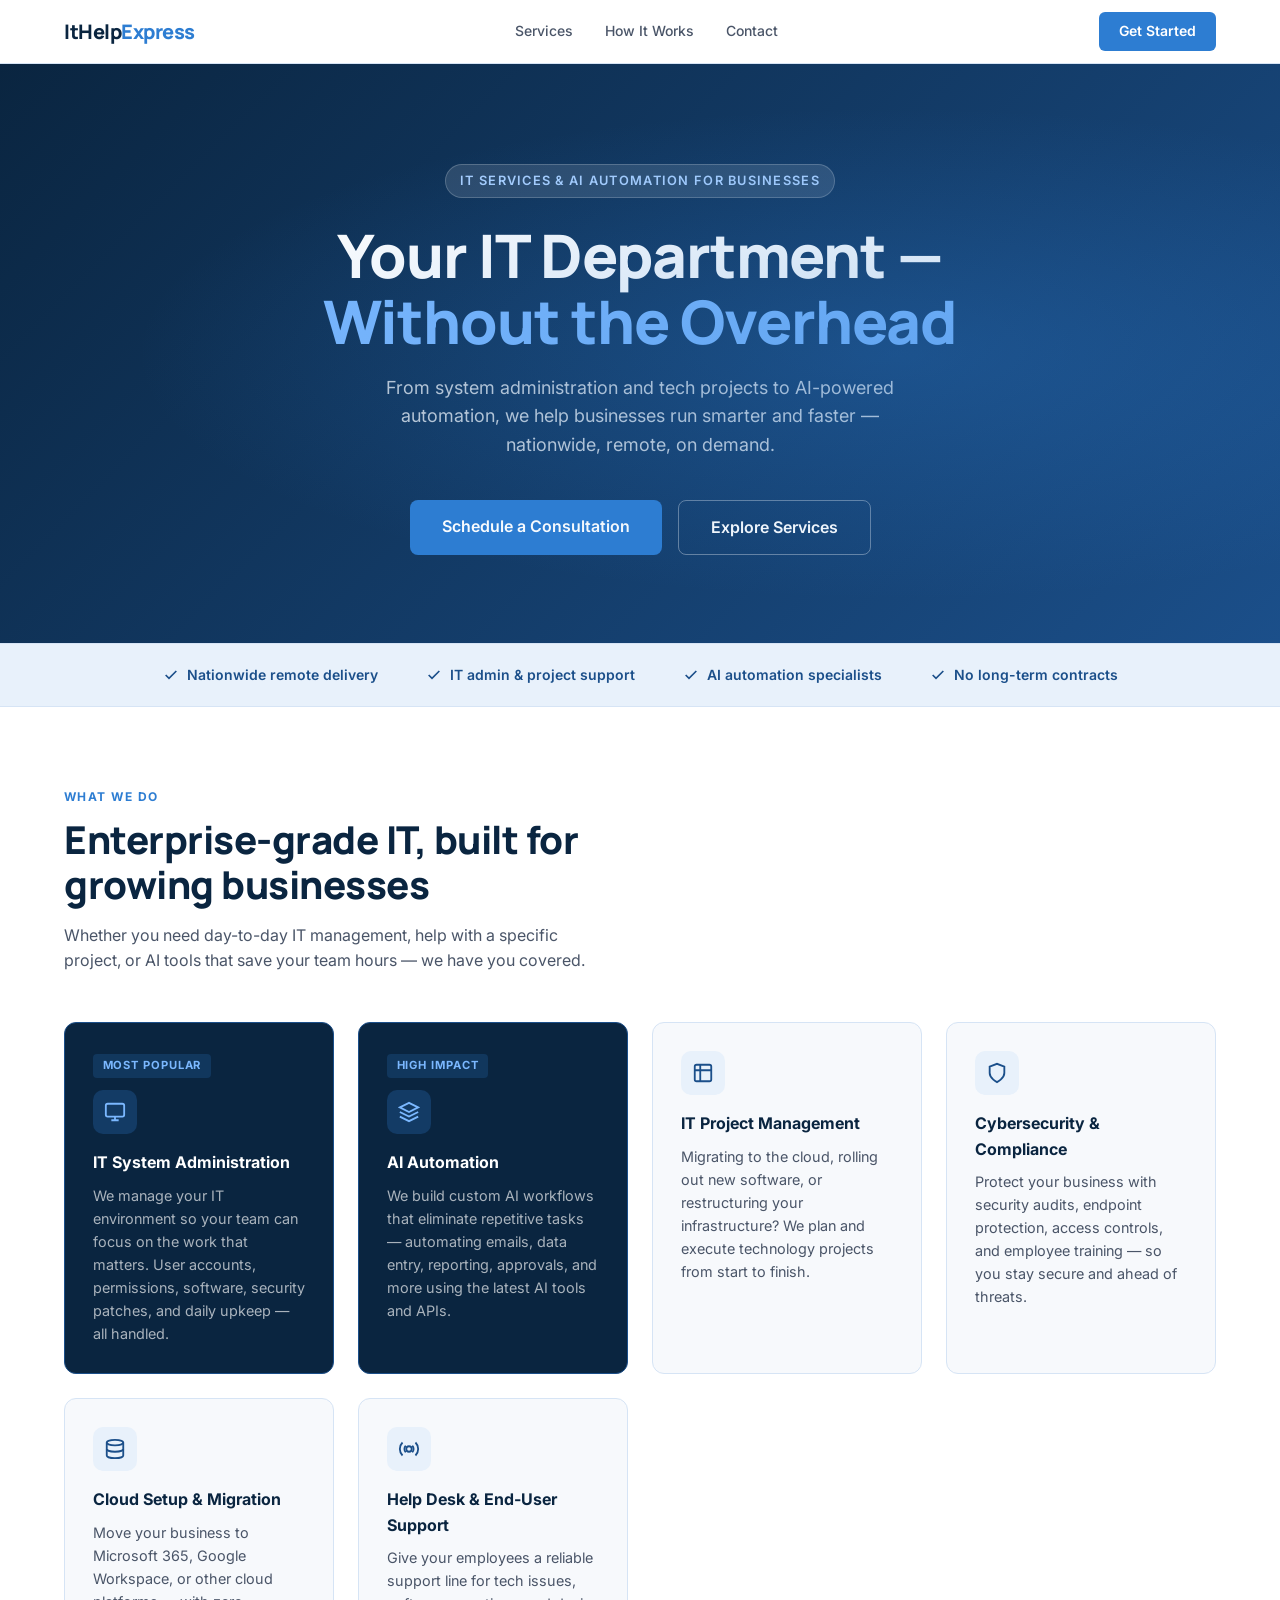
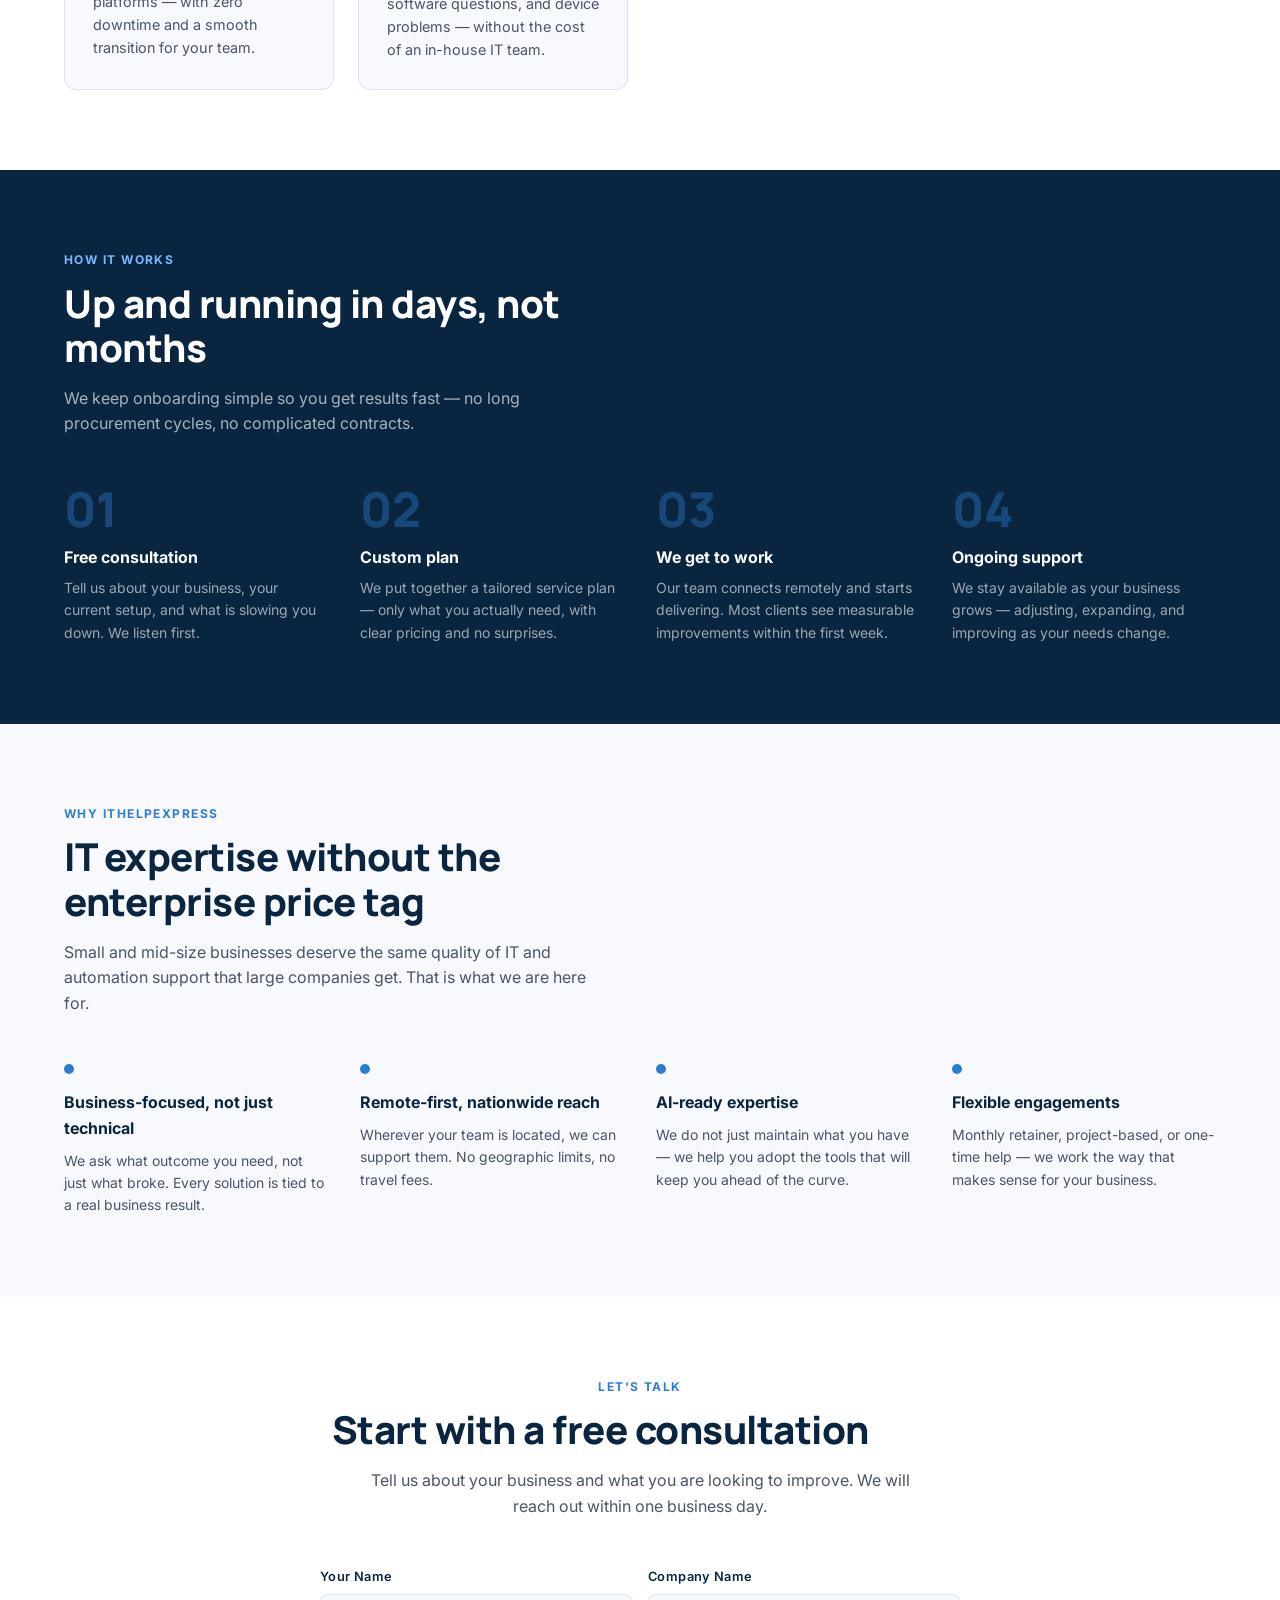
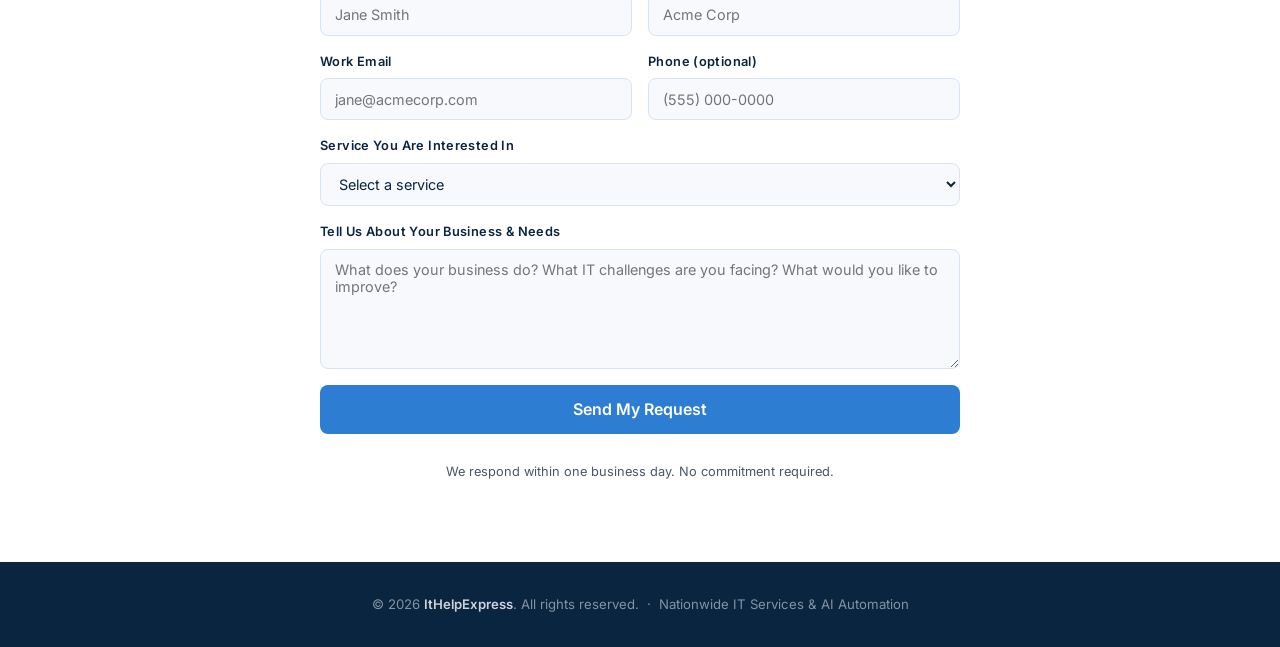
==== index.html @ f164fcbc "Add files via upload" ====
<!DOCTYPE html>
<html lang="en">
<head>
  <meta charset="UTF-8" />
  <meta name="viewport" content="width=device-width, initial-scale=1.0" />
  <title>ItHelpExpress — IT Services & AI Automation for Businesses</title>
  <link href="https://fonts.googleapis.com/css2?family=Inter:wght@400;500;600;700&family=Manrope:wght@700;800&display=swap" rel="stylesheet" />
  <style>
    *, *::before, *::after { box-sizing: border-box; margin: 0; padding: 0; }
    :root {
      --blue-dark: #0A2540; --blue-mid: #1B4F8A; --blue-bright: #2D7DD2;
      --blue-light: #E8F1FB; --white: #FFFFFF; --gray-text: #4A5568;
      --gray-light: #F7F9FC; --border: #D6E4F5;
    }
    html { scroll-behavior: smooth; }
    body { font-family: 'Inter', sans-serif; color: var(--blue-dark); background: var(--white); line-height: 1.6; }

    nav { position: sticky; top: 0; z-index: 100; background: var(--white); border-bottom: 1px solid var(--border); display: flex; align-items: center; justify-content: space-between; padding: 0 5%; height: 64px; }
    .nav-logo { font-family: 'Manrope', sans-serif; font-size: 1.25rem; font-weight: 800; color: var(--blue-dark); text-decoration: none; letter-spacing: -0.5px; }
    .nav-logo span { color: var(--blue-bright); }
    .nav-links { display: flex; align-items: center; gap: 2rem; }
    .nav-links a { font-size: 0.875rem; font-weight: 500; color: var(--gray-text); text-decoration: none; transition: color 0.2s; }
    .nav-links a:hover { color: var(--blue-dark); }
    nav a.nav-cta { background: var(--blue-bright); color: var(--white); padding: 0.5rem 1.25rem; border-radius: 6px; font-size: 0.875rem; font-weight: 600; text-decoration: none; transition: background 0.2s; }
    nav a.nav-cta:hover { background: var(--blue-mid); }
    @media (max-width: 640px) { .nav-links { display: none; } }

    .hero { background: linear-gradient(135deg, var(--blue-dark) 0%, var(--blue-mid) 100%); color: var(--white); padding: 100px 5% 88px; text-align: center; position: relative; overflow: hidden; }
    .hero::before { content: ''; position: absolute; inset: 0; background: radial-gradient(ellipse at 70% 50%, rgba(45,125,210,0.3) 0%, transparent 60%); pointer-events: none; }
    .hero-eyebrow { display: inline-block; background: rgba(255,255,255,0.12); border: 1px solid rgba(255,255,255,0.2); color: #A8CFFF; font-size: 0.8rem; font-weight: 600; letter-spacing: 0.1em; text-transform: uppercase; padding: 0.35rem 0.9rem; border-radius: 999px; margin-bottom: 1.5rem; }
    .hero h1 { font-family: 'Manrope', sans-serif; font-size: clamp(2.2rem, 5vw, 3.75rem); font-weight: 800; line-height: 1.1; letter-spacing: -1px; max-width: 820px; margin: 0 auto 1.25rem; }
    .hero h1 span { color: #7BB8FF; }
    .hero p { font-size: 1.125rem; color: rgba(255,255,255,0.75); max-width: 560px; margin: 0 auto 2.5rem; }
    .hero-btns { display: flex; gap: 1rem; justify-content: center; flex-wrap: wrap; }
    .btn-primary { background: var(--blue-bright); color: var(--white); padding: 0.85rem 2rem; border-radius: 8px; font-size: 1rem; font-weight: 600; text-decoration: none; transition: background 0.2s, transform 0.15s; }
    .btn-primary:hover { background: #1f6abf; transform: translateY(-1px); }
    .btn-ghost { background: transparent; color: var(--white); padding: 0.85rem 2rem; border-radius: 8px; font-size: 1rem; font-weight: 600; text-decoration: none; border: 1px solid rgba(255,255,255,0.35); transition: background 0.2s; }
    .btn-ghost:hover { background: rgba(255,255,255,0.08); }

    .trust-bar { background: var(--blue-light); border-top: 1px solid var(--border); border-bottom: 1px solid var(--border); padding: 1.25rem 5%; display: flex; justify-content: center; gap: 3rem; flex-wrap: wrap; }
    .trust-item { display: flex; align-items: center; gap: 0.5rem; font-size: 0.875rem; font-weight: 600; color: var(--blue-mid); }
    .trust-item svg { flex-shrink: 0; }

    .section { padding: 80px 5%; }
    .section-label { font-size: 0.75rem; font-weight: 700; letter-spacing: 0.12em; text-transform: uppercase; color: var(--blue-bright); margin-bottom: 0.75rem; }
    .section-title { font-family: 'Manrope', sans-serif; font-size: clamp(1.75rem, 3vw, 2.5rem); font-weight: 800; line-height: 1.15; letter-spacing: -0.5px; max-width: 560px; margin-bottom: 1rem; }
    .section-sub { color: var(--gray-text); font-size: 1rem; max-width: 540px; margin-bottom: 3rem; }

    .services-grid { display: grid; grid-template-columns: repeat(auto-fit, minmax(270px, 1fr)); gap: 1.5rem; }
    .service-card { background: var(--gray-light); border: 1px solid var(--border); border-radius: 12px; padding: 1.75rem; transition: box-shadow 0.2s, transform 0.15s; }
    .service-card:hover { box-shadow: 0 8px 24px rgba(10,37,64,0.1); transform: translateY(-2px); }
    .service-card.featured { background: var(--blue-dark); border-color: var(--blue-mid); color: var(--white); }
    .service-card.featured h3 { color: var(--white); }
    .service-card.featured p { color: rgba(255,255,255,0.65); }
    .service-card.featured .service-icon { background: rgba(45,125,210,0.25); }
    .service-icon { width: 44px; height: 44px; background: var(--blue-light); border-radius: 10px; display: flex; align-items: center; justify-content: center; margin-bottom: 1rem; }
    .service-tag { display: inline-block; font-size: 0.7rem; font-weight: 700; letter-spacing: 0.08em; text-transform: uppercase; background: rgba(45,125,210,0.2); color: #7BB8FF; padding: 0.2rem 0.6rem; border-radius: 4px; margin-bottom: 0.75rem; }
    .service-card h3 { font-size: 1rem; font-weight: 700; margin-bottom: 0.5rem; color: var(--blue-dark); }
    .service-card p { font-size: 0.9rem; color: var(--gray-text); line-height: 1.6; }

    .how-section { background: var(--blue-dark); color: var(--white); padding: 80px 5%; }
    .how-section .section-label { color: #7BB8FF; }
    .how-section .section-title { color: var(--white); }
    .how-section .section-sub { color: rgba(255,255,255,0.65); }
    .steps { display: grid; grid-template-columns: repeat(auto-fit, minmax(200px, 1fr)); gap: 2rem; margin-top: 3rem; }
    .step-num { font-family: 'Manrope', sans-serif; font-size: 3rem; font-weight: 800; color: rgba(45,125,210,0.4); line-height: 1; margin-bottom: 0.75rem; }
    .step h3 { font-size: 1rem; font-weight: 700; margin-bottom: 0.4rem; color: var(--white); }
    .step p { font-size: 0.875rem; color: rgba(255,255,255,0.6); line-height: 1.6; }

    .why-section { padding: 80px 5%; background: var(--gray-light); }
    .why-grid { display: grid; grid-template-columns: repeat(auto-fit, minmax(220px, 1fr)); gap: 2rem; margin-top: 3rem; }
    .why-item { display: flex; flex-direction: column; gap: 0.5rem; }
    .why-dot { width: 10px; height: 10px; background: var(--blue-bright); border-radius: 50%; margin-bottom: 0.5rem; }
    .why-item h3 { font-size: 1rem; font-weight: 700; color: var(--blue-dark); }
    .why-item p { font-size: 0.875rem; color: var(--gray-text); line-height: 1.6; }

    .contact-section { background: var(--white); padding: 80px 5%; }
    .contact-inner { max-width: 640px; margin: 0 auto; }
    .contact-inner .section-title, .contact-inner .section-label { text-align: center; }
    .contact-inner .section-sub { text-align: center; margin-left: auto; margin-right: auto; }
    .contact-form { display: grid; gap: 1rem; margin-top: 2.5rem; }
    .form-row { display: grid; grid-template-columns: 1fr 1fr; gap: 1rem; }
    .form-group { display: flex; flex-direction: column; gap: 0.4rem; }
    .form-group label { font-size: 0.8rem; font-weight: 600; color: var(--blue-dark); letter-spacing: 0.03em; }
    .form-group input, .form-group select, .form-group textarea { font-family: 'Inter', sans-serif; font-size: 0.9rem; color: var(--blue-dark); background: var(--gray-light); border: 1px solid var(--border); border-radius: 8px; padding: 0.7rem 0.9rem; outline: none; transition: border-color 0.2s, box-shadow 0.2s; width: 100%; }
    .form-group input:focus, .form-group select:focus, .form-group textarea:focus { border-color: var(--blue-bright); box-shadow: 0 0 0 3px rgba(45,125,210,0.15); background: var(--white); }
    .form-group textarea { resize: vertical; min-height: 120px; }
    .btn-submit { background: var(--blue-bright); color: var(--white); border: none; padding: 0.9rem 2rem; border-radius: 8px; font-size: 1rem; font-weight: 600; cursor: pointer; font-family: 'Inter', sans-serif; transition: background 0.2s, transform 0.15s; width: 100%; }
    .btn-submit:hover { background: var(--blue-mid); transform: translateY(-1px); }
    .form-note { text-align: center; font-size: 0.8rem; color: var(--gray-text); margin-top: 0.75rem; }
    .success-msg { display: none; background: #EAF7EE; border: 1px solid #86D9A2; color: #1A6B38; border-radius: 8px; padding: 1rem 1.25rem; font-size: 0.9rem; font-weight: 500; text-align: center; margin-bottom: 1rem; }

    footer { background: var(--blue-dark); color: rgba(255,255,255,0.5); text-align: center; padding: 2rem 5%; font-size: 0.825rem; }
    footer span { color: rgba(255,255,255,0.8); font-weight: 600; }
    @media (max-width: 600px) { .form-row { grid-template-columns: 1fr; } .trust-bar { gap: 1.25rem; } }
  </style>
</head>
<body>

  <nav>
    <a class="nav-logo" href="#">ItHelp<span>Express</span></a>
    <div class="nav-links">
      <a href="#services">Services</a>
      <a href="#how">How It Works</a>
      <a href="#contact">Contact</a>
    </div>
    <a class="nav-cta" href="#contact">Get Started</a>
  </nav>

  <section class="hero">
    <div class="hero-eyebrow">IT Services &amp; AI Automation for Businesses</div>
    <h1>Your IT Department — <span>Without the Overhead</span></h1>
    <p>From system administration and tech projects to AI-powered automation, we help businesses run smarter and faster — nationwide, remote, on demand.</p>
    <div class="hero-btns">
      <a class="btn-primary" href="#contact">Schedule a Consultation</a>
      <a class="btn-ghost" href="#services">Explore Services</a>
    </div>
  </section>

  <div class="trust-bar">
    <div class="trust-item"><svg width="16" height="16" fill="none" viewBox="0 0 24 24" stroke="#1B4F8A" stroke-width="2.5"><polyline points="20 6 9 17 4 12"/></svg>Nationwide remote delivery</div>
    <div class="trust-item"><svg width="16" height="16" fill="none" viewBox="0 0 24 24" stroke="#1B4F8A" stroke-width="2.5"><polyline points="20 6 9 17 4 12"/></svg>IT admin &amp; project support</div>
    <div class="trust-item"><svg width="16" height="16" fill="none" viewBox="0 0 24 24" stroke="#1B4F8A" stroke-width="2.5"><polyline points="20 6 9 17 4 12"/></svg>AI automation specialists</div>
    <div class="trust-item"><svg width="16" height="16" fill="none" viewBox="0 0 24 24" stroke="#1B4F8A" stroke-width="2.5"><polyline points="20 6 9 17 4 12"/></svg>No long-term contracts</div>
  </div>

  <section class="section" id="services">
    <div class="section-label">What We Do</div>
    <h2 class="section-title">Enterprise-grade IT, built for growing businesses</h2>
    <p class="section-sub">Whether you need day-to-day IT management, help with a specific project, or AI tools that save your team hours — we have you covered.</p>
    <div class="services-grid">

      <div class="service-card featured">
        <div class="service-tag">Most Popular</div>
        <div class="service-icon"><svg width="22" height="22" fill="none" viewBox="0 0 24 24" stroke="#7BB8FF" stroke-width="2"><rect x="2" y="3" width="20" height="14" rx="2"/><path d="M8 21h8M12 17v4"/></svg></div>
        <h3>IT System Administration</h3>
        <p>We manage your IT environment so your team can focus on the work that matters. User accounts, permissions, software, security patches, and daily upkeep — all handled.</p>
      </div>

      <div class="service-card featured">
        <div class="service-tag">High Impact</div>
        <div class="service-icon"><svg width="22" height="22" fill="none" viewBox="0 0 24 24" stroke="#7BB8FF" stroke-width="2"><path d="M12 2L2 7l10 5 10-5-10-5z"/><path d="M2 17l10 5 10-5"/><path d="M2 12l10 5 10-5"/></svg></div>
        <h3>AI Automation</h3>
        <p>We build custom AI workflows that eliminate repetitive tasks — automating emails, data entry, reporting, approvals, and more using the latest AI tools and APIs.</p>
      </div>

      <div class="service-card">
        <div class="service-icon"><svg width="22" height="22" fill="none" viewBox="0 0 24 24" stroke="#1B4F8A" stroke-width="2"><path d="M9 3H5a2 2 0 0 0-2 2v4m6-6h10a2 2 0 0 1 2 2v4M9 3v18m0 0h10a2 2 0 0 0 2-2V9M9 21H5a2 2 0 0 1-2-2V9m0 0h18"/></svg></div>
        <h3>IT Project Management</h3>
        <p>Migrating to the cloud, rolling out new software, or restructuring your infrastructure? We plan and execute technology projects from start to finish.</p>
      </div>

      <div class="service-card">
        <div class="service-icon"><svg width="22" height="22" fill="none" viewBox="0 0 24 24" stroke="#1B4F8A" stroke-width="2"><path d="M12 22s8-4 8-10V5l-8-3-8 3v7c0 6 8 10 8 10z"/></svg></div>
        <h3>Cybersecurity &amp; Compliance</h3>
        <p>Protect your business with security audits, endpoint protection, access controls, and employee training — so you stay secure and ahead of threats.</p>
      </div>

      <div class="service-card">
        <div class="service-icon"><svg width="22" height="22" fill="none" viewBox="0 0 24 24" stroke="#1B4F8A" stroke-width="2"><ellipse cx="12" cy="5" rx="9" ry="3"/><path d="M21 12c0 1.66-4 3-9 3s-9-1.34-9-3"/><path d="M3 5v14c0 1.66 4 3 9 3s9-1.34 9-3V5"/></svg></div>
        <h3>Cloud Setup &amp; Migration</h3>
        <p>Move your business to Microsoft 365, Google Workspace, or other cloud platforms — with zero downtime and a smooth transition for your team.</p>
      </div>

      <div class="service-card">
        <div class="service-icon"><svg width="22" height="22" fill="none" viewBox="0 0 24 24" stroke="#1B4F8A" stroke-width="2"><circle cx="12" cy="12" r="3"/><path d="M19.07 4.93a10 10 0 0 1 0 14.14M4.93 4.93a10 10 0 0 0 0 14.14"/><path d="M15.54 8.46a5 5 0 0 1 0 7.07M8.46 8.46a5 5 0 0 0 0 7.07"/></svg></div>
        <h3>Help Desk &amp; End-User Support</h3>
        <p>Give your employees a reliable support line for tech issues, software questions, and device problems — without the cost of an in-house IT team.</p>
      </div>

    </div>
  </section>

  <section class="how-section" id="how">
    <div class="section-label">How It Works</div>
    <h2 class="section-title">Up and running in days, not months</h2>
    <p class="section-sub">We keep onboarding simple so you get results fast — no long procurement cycles, no complicated contracts.</p>
    <div class="steps">
      <div class="step"><div class="step-num">01</div><h3>Free consultation</h3><p>Tell us about your business, your current setup, and what is slowing you down. We listen first.</p></div>
      <div class="step"><div class="step-num">02</div><h3>Custom plan</h3><p>We put together a tailored service plan — only what you actually need, with clear pricing and no surprises.</p></div>
      <div class="step"><div class="step-num">03</div><h3>We get to work</h3><p>Our team connects remotely and starts delivering. Most clients see measurable improvements within the first week.</p></div>
      <div class="step"><div class="step-num">04</div><h3>Ongoing support</h3><p>We stay available as your business grows — adjusting, expanding, and improving as your needs change.</p></div>
    </div>
  </section>

  <section class="why-section">
    <div class="section-label">Why ItHelpExpress</div>
    <h2 class="section-title">IT expertise without the enterprise price tag</h2>
    <p class="section-sub">Small and mid-size businesses deserve the same quality of IT and automation support that large companies get. That is what we are here for.</p>
    <div class="why-grid">
      <div class="why-item"><div class="why-dot"></div><h3>Business-focused, not just technical</h3><p>We ask what outcome you need, not just what broke. Every solution is tied to a real business result.</p></div>
      <div class="why-item"><div class="why-dot"></div><h3>Remote-first, nationwide reach</h3><p>Wherever your team is located, we can support them. No geographic limits, no travel fees.</p></div>
      <div class="why-item"><div class="why-dot"></div><h3>AI-ready expertise</h3><p>We do not just maintain what you have — we help you adopt the tools that will keep you ahead of the curve.</p></div>
      <div class="why-item"><div class="why-dot"></div><h3>Flexible engagements</h3><p>Monthly retainer, project-based, or one-time help — we work the way that makes sense for your business.</p></div>
    </div>
  </section>

  <section class="contact-section" id="contact">
    <div class="contact-inner">
      <div class="section-label">Let's Talk</div>
      <h2 class="section-title">Start with a free consultation</h2>
      <p class="section-sub">Tell us about your business and what you are looking to improve. We will reach out within one business day.</p>
      <div id="successMsg" class="success-msg">Message sent! We will be in touch within one business day.</div>
      <form class="contact-form" id="contactForm" action="https://formspree.io/f/YOUR_FORM_ID" method="POST">
        <div class="form-row">
          <div class="form-group"><label for="name">Your Name</label><input type="text" id="name" name="name" placeholder="Jane Smith" required /></div>
          <div class="form-group"><label for="company">Company Name</label><input type="text" id="company" name="company" placeholder="Acme Corp" /></div>
        </div>
        <div class="form-row">
          <div class="form-group"><label for="email">Work Email</label><input type="email" id="email" name="email" placeholder="jane@acmecorp.com" required /></div>
          <div class="form-group"><label for="phone">Phone (optional)</label><input type="tel" id="phone" name="phone" placeholder="(555) 000-0000" /></div>
        </div>
        <div class="form-group">
          <label for="service">Service You Are Interested In</label>
          <select id="service" name="service" required>
            <option value="" disabled selected>Select a service</option>
            <option>IT System Administration</option>
            <option>AI Automation</option>
            <option>IT Project Management</option>
            <option>Cybersecurity &amp; Compliance</option>
            <option>Cloud Setup &amp; Migration</option>
            <option>Help Desk &amp; End-User Support</option>
            <option>Not sure — I need guidance</option>
          </select>
        </div>
        <div class="form-group"><label for="message">Tell Us About Your Business &amp; Needs</label><textarea id="message" name="message" placeholder="What does your business do? What IT challenges are you facing? What would you like to improve?" required></textarea></div>
        <button type="submit" class="btn-submit">Send My Request</button>
        <p class="form-note">We respond within one business day. No commitment required.</p>
      </form>
    </div>
  </section>

  <footer>
    <p>&copy; 2026 <span>ItHelpExpress</span>. All rights reserved. &nbsp;&middot;&nbsp; Nationwide IT Services &amp; AI Automation</p>
  </footer>

  <script>
    const form = document.getElementById('contactForm');
    const successMsg = document.getElementById('successMsg');
    form.addEventListener('submit', async (e) => {
      e.preventDefault();
      try {
        const res = await fetch(form.action, { method: 'POST', body: new FormData(form), headers: { 'Accept': 'application/json' } });
        if (res.ok) { form.reset(); successMsg.style.display = 'block'; successMsg.scrollIntoView({ behavior: 'smooth', block: 'center' }); }
      } catch { alert('Something went wrong. Please try again.'); }
    });
  </script>
</body>
</html>
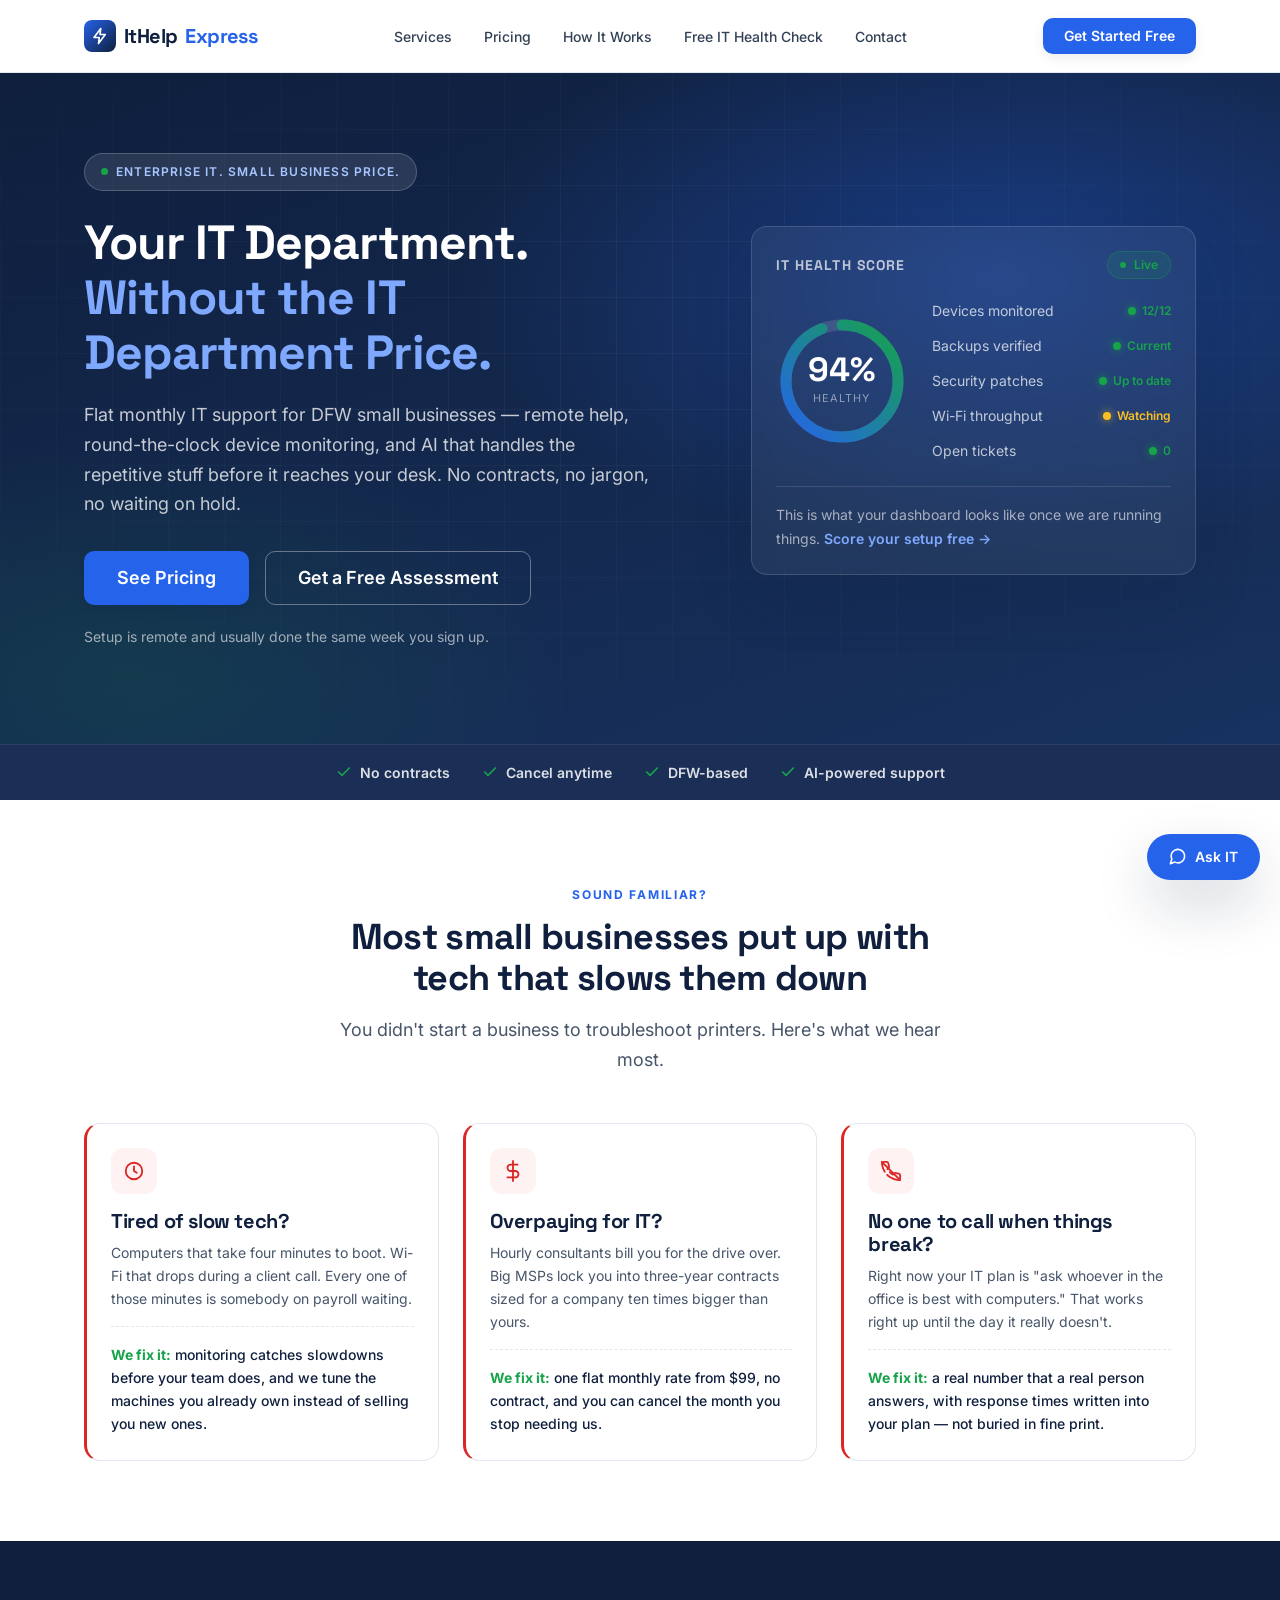
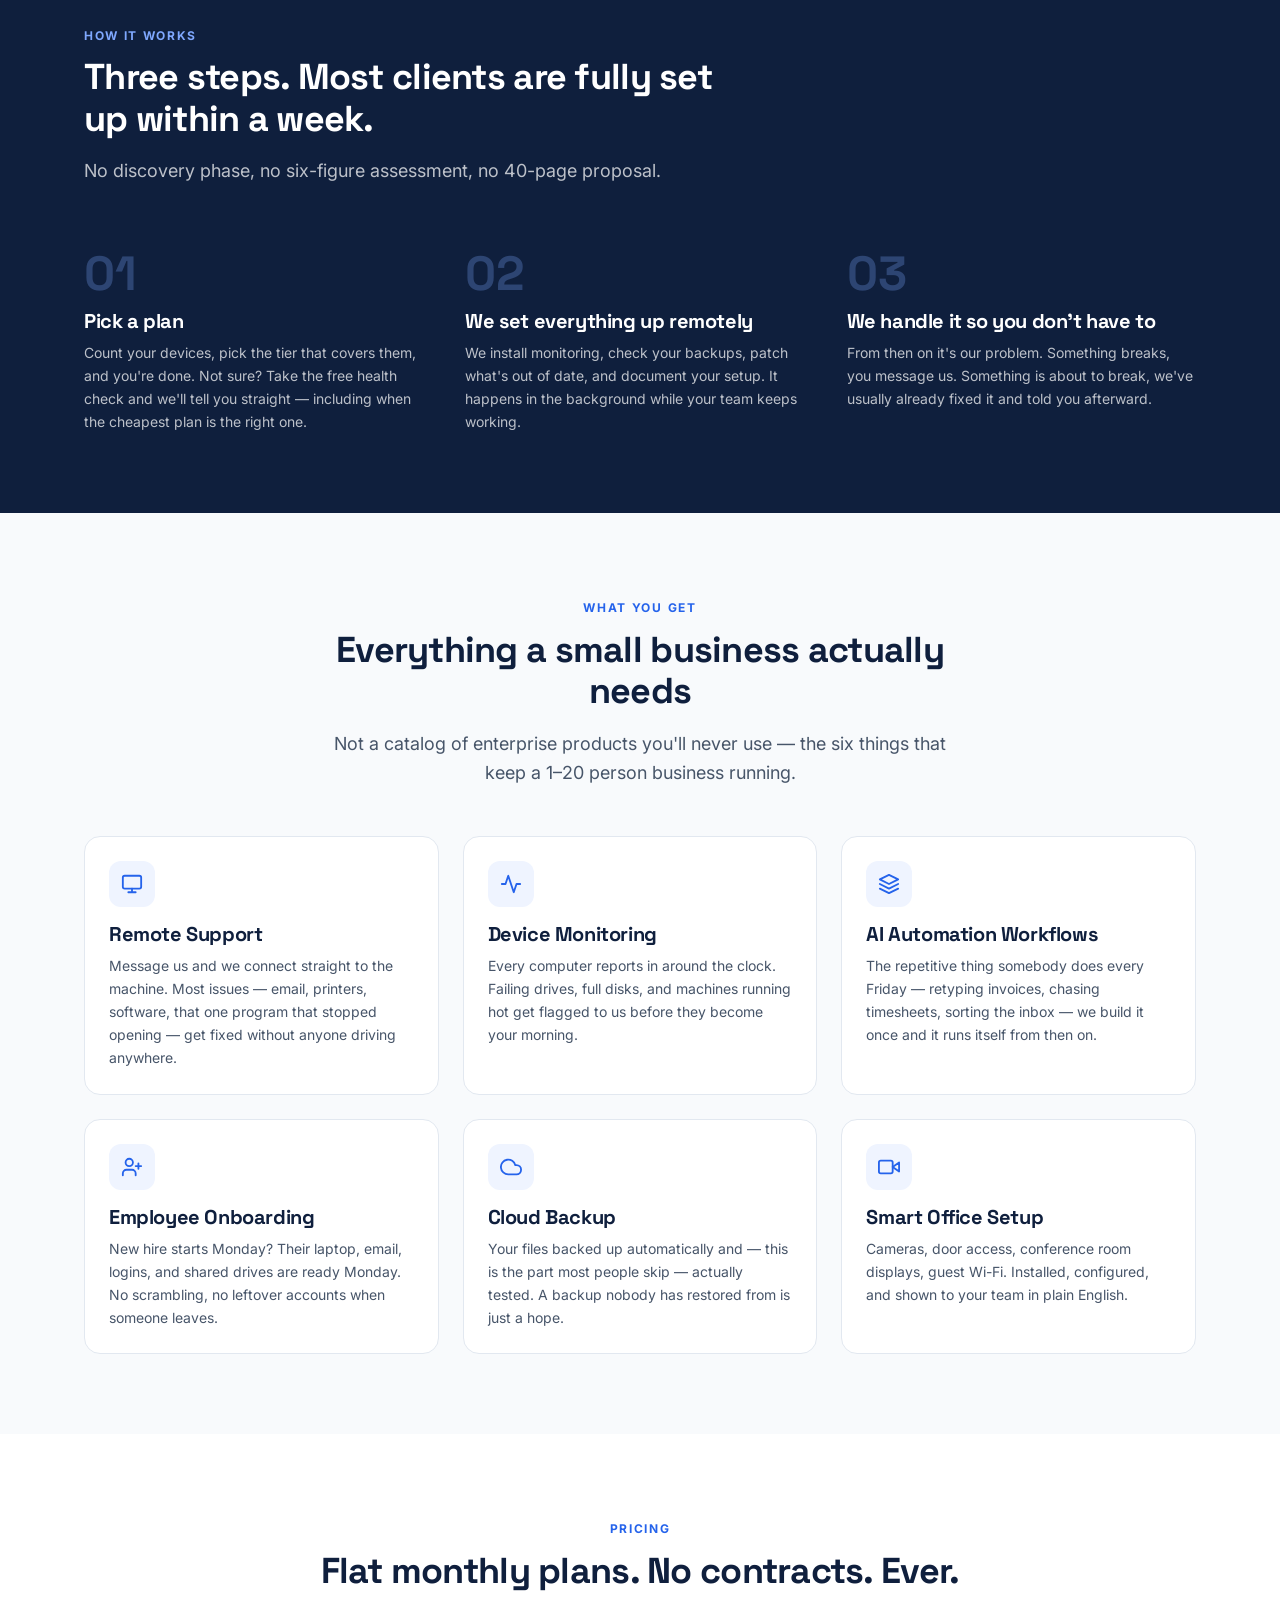
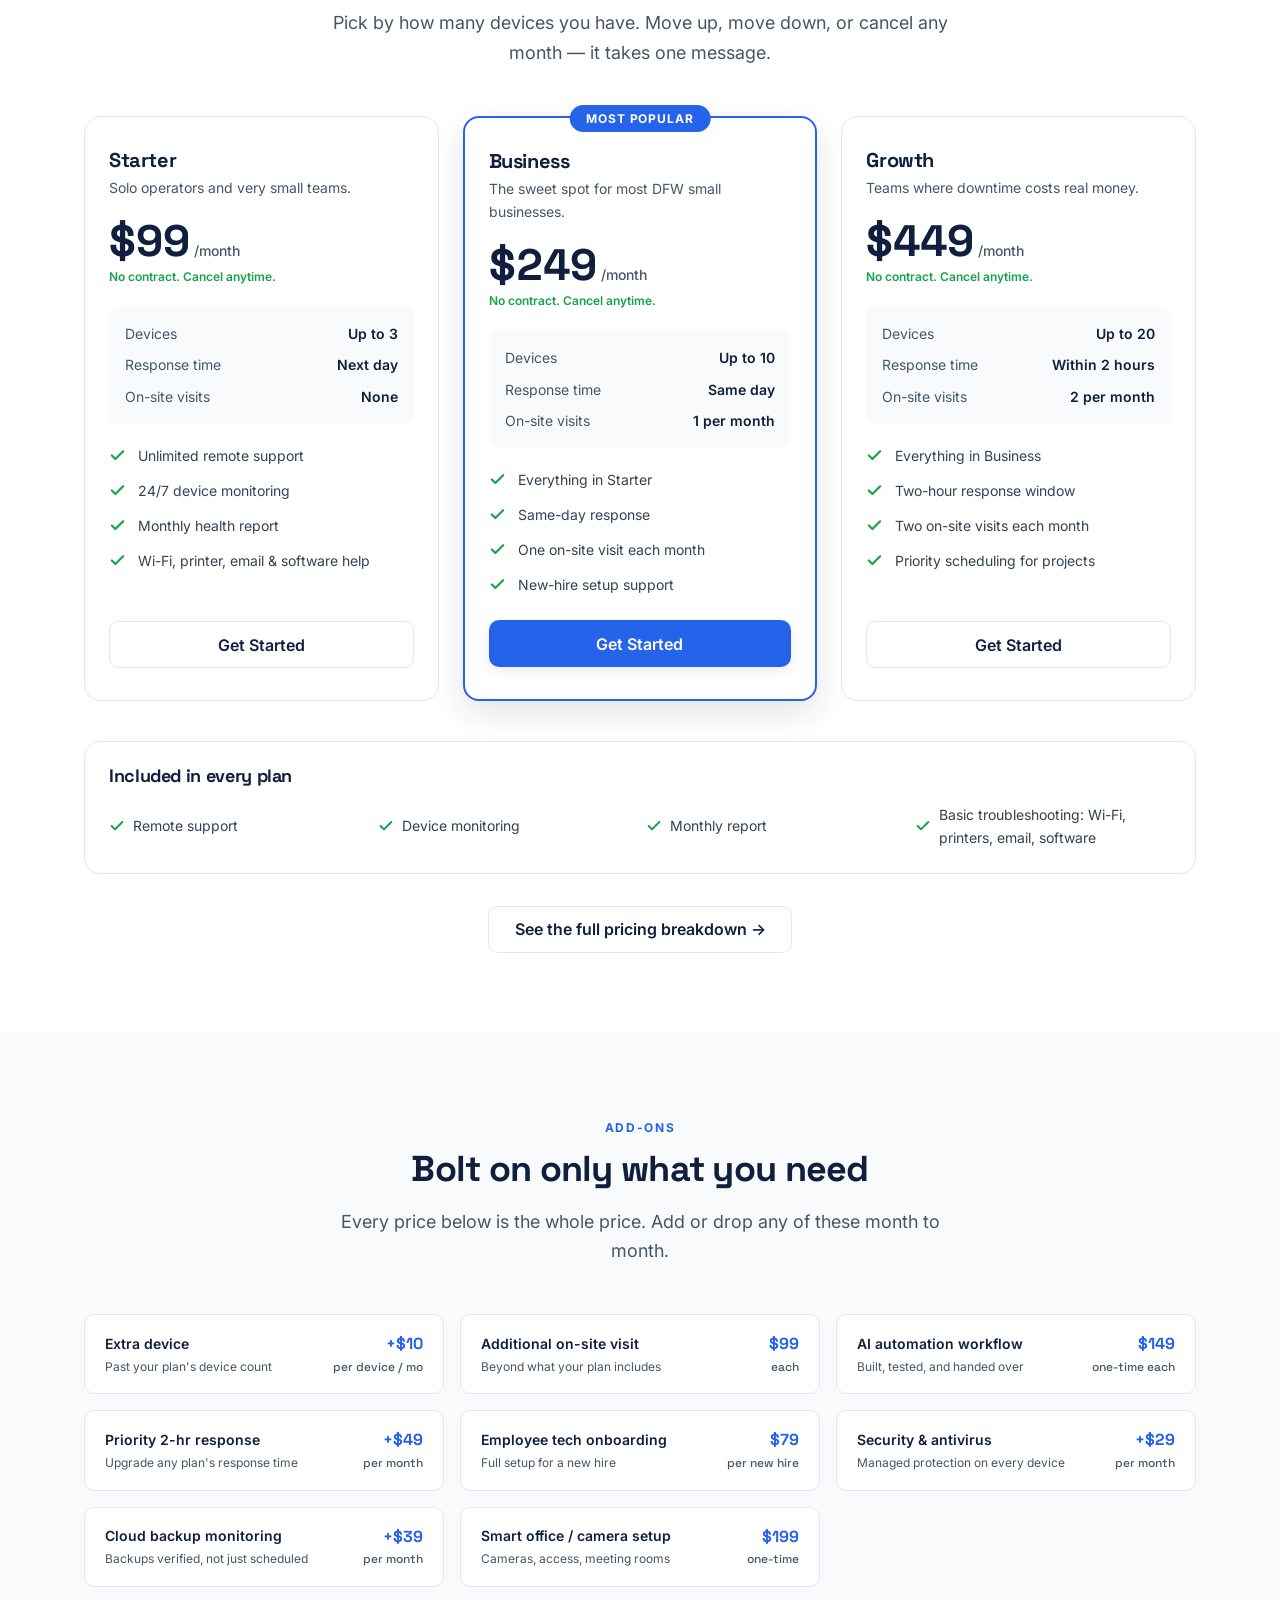
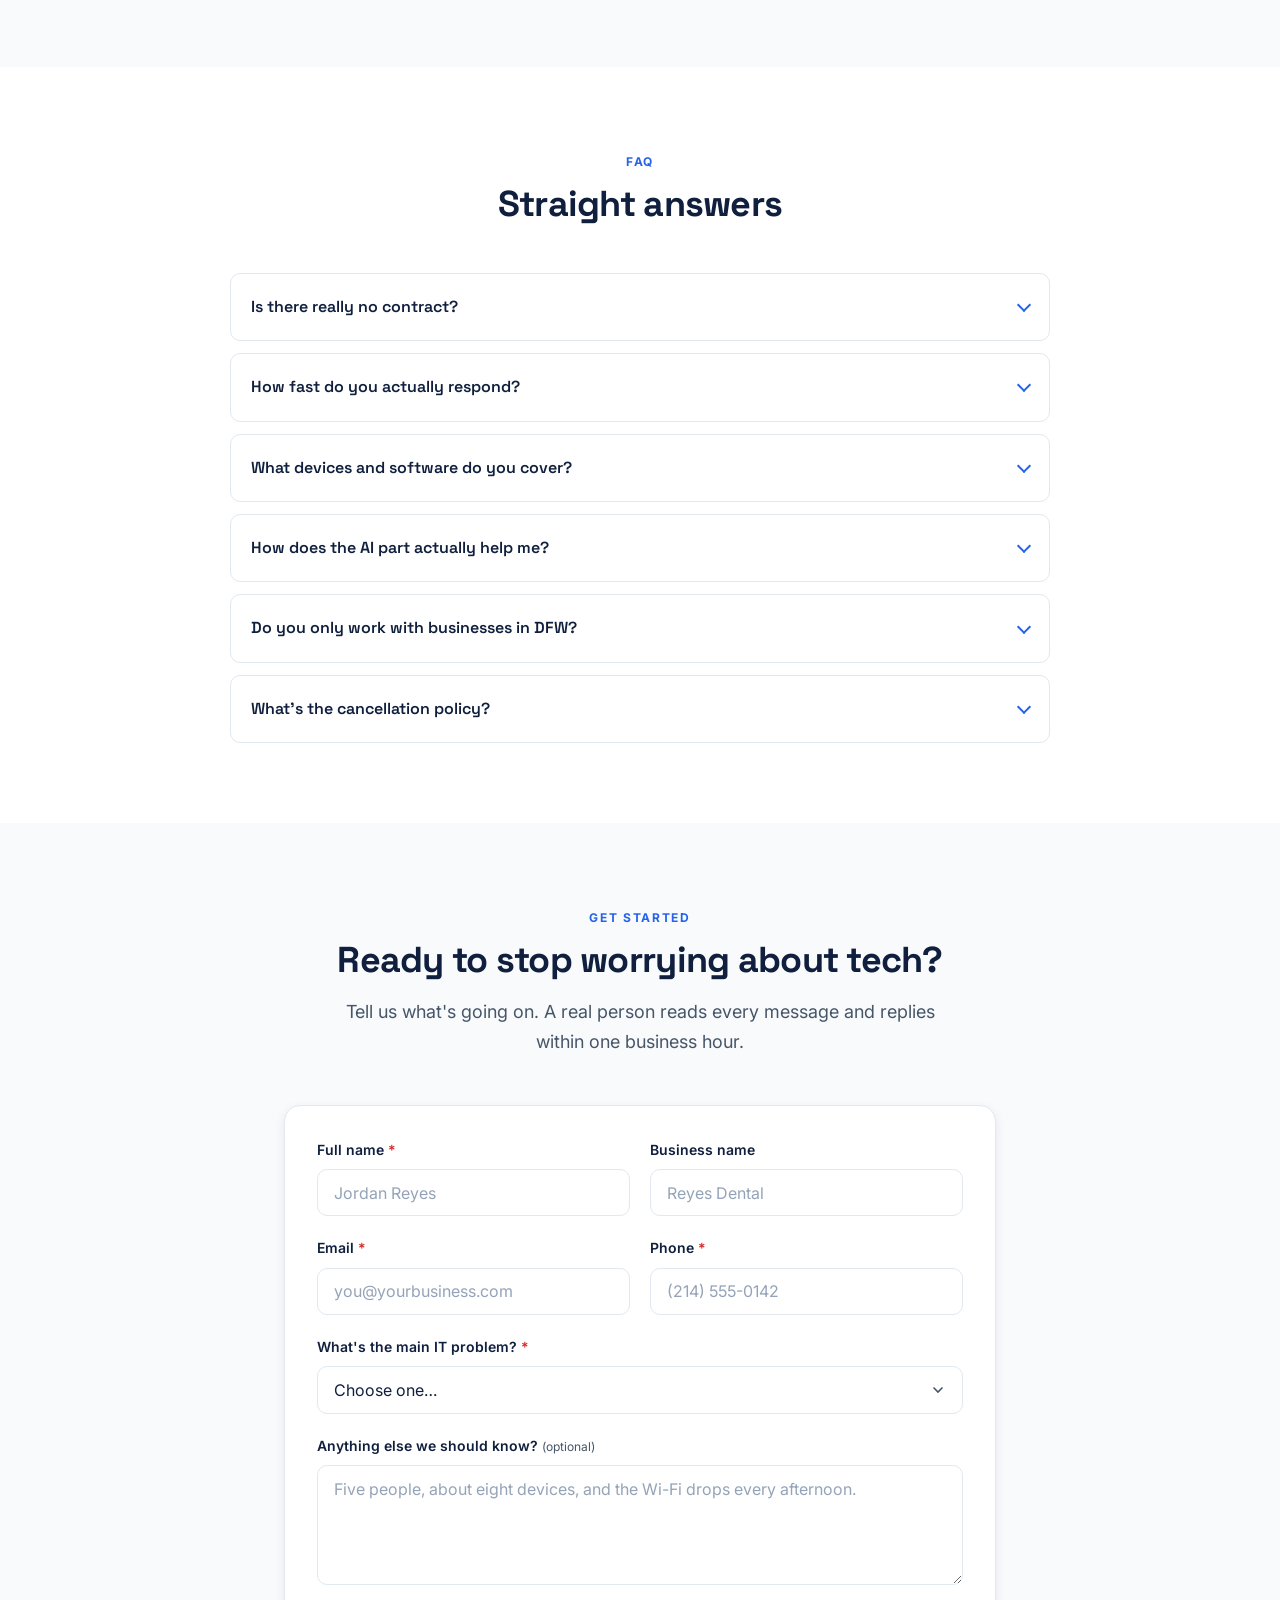
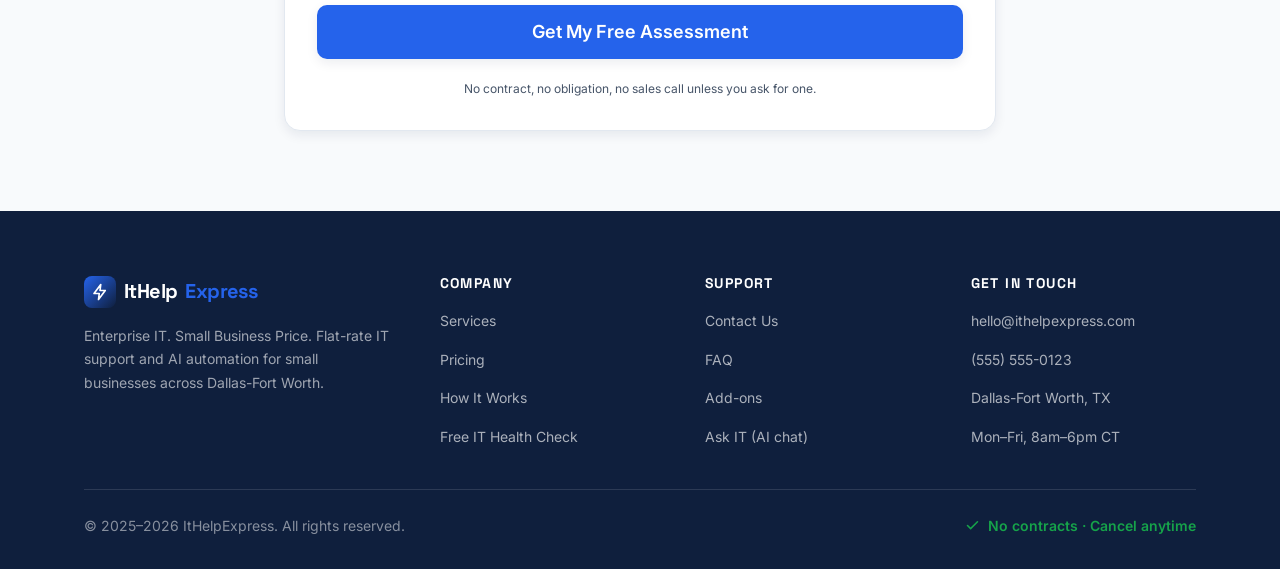
==== commit 0b335c2c: "Build complete ItHelpExpress marketing site Replaces the single-page placeholder with a four-page st" ====
--- a/index.html
+++ b/index.html
@@ -3,247 +3,728 @@
 <head>
   <meta charset="UTF-8" />
   <meta name="viewport" content="width=device-width, initial-scale=1.0" />
-  <title>ItHelpExpress — IT Services & AI Automation for Businesses</title>
-  <link href="https://fonts.googleapis.com/css2?family=Inter:wght@400;500;600;700&family=Manrope:wght@700;800&display=swap" rel="stylesheet" />
-  <style>
-    *, *::before, *::after { box-sizing: border-box; margin: 0; padding: 0; }
-    :root {
-      --blue-dark: #0A2540; --blue-mid: #1B4F8A; --blue-bright: #2D7DD2;
-      --blue-light: #E8F1FB; --white: #FFFFFF; --gray-text: #4A5568;
-      --gray-light: #F7F9FC; --border: #D6E4F5;
+
+  <title>ItHelpExpress | Affordable IT Support for Small Business in DFW</title>
+  <meta name="description" content="No-contract IT support starting at $99/mo. Remote help, device monitoring, and AI automation for small businesses in the Dallas-Fort Worth area." />
+  <link rel="canonical" href="https://www.ithelpexpress.com/" />
+
+  <!-- Open Graph -->
+  <meta property="og:type" content="website" />
+  <meta property="og:title" content="ItHelpExpress | Affordable IT Support for Small Business in DFW" />
+  <meta property="og:description" content="No-contract IT support starting at $99/mo. Remote help, device monitoring, and AI automation for small businesses in the Dallas-Fort Worth area." />
+  <meta property="og:url" content="https://www.ithelpexpress.com/" />
+  <meta property="og:site_name" content="ItHelpExpress" />
+  <meta name="twitter:card" content="summary_large_image" />
+  <meta name="twitter:title" content="ItHelpExpress | Affordable IT Support for Small Business in DFW" />
+  <meta name="twitter:description" content="No-contract IT support starting at $99/mo. Remote help, device monitoring, and AI automation for small businesses in DFW." />
+
+  <meta name="theme-color" content="#0F1F3D" />
+
+  <!-- Fonts -->
+  <link rel="preconnect" href="https://fonts.googleapis.com" />
+  <link rel="preconnect" href="https://fonts.gstatic.com" crossorigin />
+  <link href="https://fonts.googleapis.com/css2?family=Inter:wght@400;500;600;700&family=Space+Grotesk:wght@500;600;700&display=swap" rel="stylesheet" />
+
+  <link rel="stylesheet" href="css/style.css" />
+
+  <!-- schema.org LocalBusiness -->
+  <script type="application/ld+json">
+  {
+    "@context": "https://schema.org",
+    "@type": "LocalBusiness",
+    "name": "ItHelpExpress",
+    "description": "No-contract IT support starting at $99/mo. Remote help, device monitoring, and AI automation for small businesses in the Dallas-Fort Worth area.",
+    "slogan": "Enterprise IT. Small Business Price.",
+    "url": "https://www.ithelpexpress.com/",
+    "email": "hello@ithelpexpress.com",
+    "telephone": "+1-555-555-0123",
+    "priceRange": "$$",
+    "areaServed": {
+      "@type": "AdministrativeArea",
+      "name": "Dallas-Fort Worth"
+    },
+    "serviceArea": {
+      "@type": "AdministrativeArea",
+      "name": "Dallas-Fort Worth"
+    },
+    "address": {
+      "@type": "PostalAddress",
+      "addressRegion": "TX",
+      "addressCountry": "US"
+    },
+    "openingHoursSpecification": [{
+      "@type": "OpeningHoursSpecification",
+      "dayOfWeek": ["Monday", "Tuesday", "Wednesday", "Thursday", "Friday"],
+      "opens": "08:00",
+      "closes": "18:00"
+    }],
+    "hasOfferCatalog": {
+      "@type": "OfferCatalog",
+      "name": "IT Support Plans",
+      "itemListElement": [
+        {
+          "@type": "Offer",
+          "name": "Starter",
+          "price": "99",
+          "priceCurrency": "USD",
+          "description": "Up to 3 devices, next-day response, remote support and monitoring."
+        },
+        {
+          "@type": "Offer",
+          "name": "Business",
+          "price": "249",
+          "priceCurrency": "USD",
+          "description": "Up to 10 devices, same-day response, 1 on-site visit per month."
+        },
+        {
+          "@type": "Offer",
+          "name": "Growth",
+          "price": "449",
+          "priceCurrency": "USD",
+          "description": "Up to 20 devices, response within 2 hours, 2 on-site visits per month."
+        }
+      ]
     }
-    html { scroll-behavior: smooth; }
-    body { font-family: 'Inter', sans-serif; color: var(--blue-dark); background: var(--white); line-height: 1.6; }
-
-    nav { position: sticky; top: 0; z-index: 100; background: var(--white); border-bottom: 1px solid var(--border); display: flex; align-items: center; justify-content: space-between; padding: 0 5%; height: 64px; }
-    .nav-logo { font-family: 'Manrope', sans-serif; font-size: 1.25rem; font-weight: 800; color: var(--blue-dark); text-decoration: none; letter-spacing: -0.5px; }
-    .nav-logo span { color: var(--blue-bright); }
-    .nav-links { display: flex; align-items: center; gap: 2rem; }
-    .nav-links a { font-size: 0.875rem; font-weight: 500; color: var(--gray-text); text-decoration: none; transition: color 0.2s; }
-    .nav-links a:hover { color: var(--blue-dark); }
-    nav a.nav-cta { background: var(--blue-bright); color: var(--white); padding: 0.5rem 1.25rem; border-radius: 6px; font-size: 0.875rem; font-weight: 600; text-decoration: none; transition: background 0.2s; }
-    nav a.nav-cta:hover { background: var(--blue-mid); }
-    @media (max-width: 640px) { .nav-links { display: none; } }
-
-    .hero { background: linear-gradient(135deg, var(--blue-dark) 0%, var(--blue-mid) 100%); color: var(--white); padding: 100px 5% 88px; text-align: center; position: relative; overflow: hidden; }
-    .hero::before { content: ''; position: absolute; inset: 0; background: radial-gradient(ellipse at 70% 50%, rgba(45,125,210,0.3) 0%, transparent 60%); pointer-events: none; }
-    .hero-eyebrow { display: inline-block; background: rgba(255,255,255,0.12); border: 1px solid rgba(255,255,255,0.2); color: #A8CFFF; font-size: 0.8rem; font-weight: 600; letter-spacing: 0.1em; text-transform: uppercase; padding: 0.35rem 0.9rem; border-radius: 999px; margin-bottom: 1.5rem; }
-    .hero h1 { font-family: 'Manrope', sans-serif; font-size: clamp(2.2rem, 5vw, 3.75rem); font-weight: 800; line-height: 1.1; letter-spacing: -1px; max-width: 820px; margin: 0 auto 1.25rem; }
-    .hero h1 span { color: #7BB8FF; }
-    .hero p { font-size: 1.125rem; color: rgba(255,255,255,0.75); max-width: 560px; margin: 0 auto 2.5rem; }
-    .hero-btns { display: flex; gap: 1rem; justify-content: center; flex-wrap: wrap; }
-    .btn-primary { background: var(--blue-bright); color: var(--white); padding: 0.85rem 2rem; border-radius: 8px; font-size: 1rem; font-weight: 600; text-decoration: none; transition: background 0.2s, transform 0.15s; }
-    .btn-primary:hover { background: #1f6abf; transform: translateY(-1px); }
-    .btn-ghost { background: transparent; color: var(--white); padding: 0.85rem 2rem; border-radius: 8px; font-size: 1rem; font-weight: 600; text-decoration: none; border: 1px solid rgba(255,255,255,0.35); transition: background 0.2s; }
-    .btn-ghost:hover { background: rgba(255,255,255,0.08); }
-
-    .trust-bar { background: var(--blue-light); border-top: 1px solid var(--border); border-bottom: 1px solid var(--border); padding: 1.25rem 5%; display: flex; justify-content: center; gap: 3rem; flex-wrap: wrap; }
-    .trust-item { display: flex; align-items: center; gap: 0.5rem; font-size: 0.875rem; font-weight: 600; color: var(--blue-mid); }
-    .trust-item svg { flex-shrink: 0; }
-
-    .section { padding: 80px 5%; }
-    .section-label { font-size: 0.75rem; font-weight: 700; letter-spacing: 0.12em; text-transform: uppercase; color: var(--blue-bright); margin-bottom: 0.75rem; }
-    .section-title { font-family: 'Manrope', sans-serif; font-size: clamp(1.75rem, 3vw, 2.5rem); font-weight: 800; line-height: 1.15; letter-spacing: -0.5px; max-width: 560px; margin-bottom: 1rem; }
-    .section-sub { color: var(--gray-text); font-size: 1rem; max-width: 540px; margin-bottom: 3rem; }
-
-    .services-grid { display: grid; grid-template-columns: repeat(auto-fit, minmax(270px, 1fr)); gap: 1.5rem; }
-    .service-card { background: var(--gray-light); border: 1px solid var(--border); border-radius: 12px; padding: 1.75rem; transition: box-shadow 0.2s, transform 0.15s; }
-    .service-card:hover { box-shadow: 0 8px 24px rgba(10,37,64,0.1); transform: translateY(-2px); }
-    .service-card.featured { background: var(--blue-dark); border-color: var(--blue-mid); color: var(--white); }
-    .service-card.featured h3 { color: var(--white); }
-    .service-card.featured p { color: rgba(255,255,255,0.65); }
-    .service-card.featured .service-icon { background: rgba(45,125,210,0.25); }
-    .service-icon { width: 44px; height: 44px; background: var(--blue-light); border-radius: 10px; display: flex; align-items: center; justify-content: center; margin-bottom: 1rem; }
-    .service-tag { display: inline-block; font-size: 0.7rem; font-weight: 700; letter-spacing: 0.08em; text-transform: uppercase; background: rgba(45,125,210,0.2); color: #7BB8FF; padding: 0.2rem 0.6rem; border-radius: 4px; margin-bottom: 0.75rem; }
-    .service-card h3 { font-size: 1rem; font-weight: 700; margin-bottom: 0.5rem; color: var(--blue-dark); }
-    .service-card p { font-size: 0.9rem; color: var(--gray-text); line-height: 1.6; }
-
-    .how-section { background: var(--blue-dark); color: var(--white); padding: 80px 5%; }
-    .how-section .section-label { color: #7BB8FF; }
-    .how-section .section-title { color: var(--white); }
-    .how-section .section-sub { color: rgba(255,255,255,0.65); }
-    .steps { display: grid; grid-template-columns: repeat(auto-fit, minmax(200px, 1fr)); gap: 2rem; margin-top: 3rem; }
-    .step-num { font-family: 'Manrope', sans-serif; font-size: 3rem; font-weight: 800; color: rgba(45,125,210,0.4); line-height: 1; margin-bottom: 0.75rem; }
-    .step h3 { font-size: 1rem; font-weight: 700; margin-bottom: 0.4rem; color: var(--white); }
-    .step p { font-size: 0.875rem; color: rgba(255,255,255,0.6); line-height: 1.6; }
-
-    .why-section { padding: 80px 5%; background: var(--gray-light); }
-    .why-grid { display: grid; grid-template-columns: repeat(auto-fit, minmax(220px, 1fr)); gap: 2rem; margin-top: 3rem; }
-    .why-item { display: flex; flex-direction: column; gap: 0.5rem; }
-    .why-dot { width: 10px; height: 10px; background: var(--blue-bright); border-radius: 50%; margin-bottom: 0.5rem; }
-    .why-item h3 { font-size: 1rem; font-weight: 700; color: var(--blue-dark); }
-    .why-item p { font-size: 0.875rem; color: var(--gray-text); line-height: 1.6; }
-
-    .contact-section { background: var(--white); padding: 80px 5%; }
-    .contact-inner { max-width: 640px; margin: 0 auto; }
-    .contact-inner .section-title, .contact-inner .section-label { text-align: center; }
-    .contact-inner .section-sub { text-align: center; margin-left: auto; margin-right: auto; }
-    .contact-form { display: grid; gap: 1rem; margin-top: 2.5rem; }
-    .form-row { display: grid; grid-template-columns: 1fr 1fr; gap: 1rem; }
-    .form-group { display: flex; flex-direction: column; gap: 0.4rem; }
-    .form-group label { font-size: 0.8rem; font-weight: 600; color: var(--blue-dark); letter-spacing: 0.03em; }
-    .form-group input, .form-group select, .form-group textarea { font-family: 'Inter', sans-serif; font-size: 0.9rem; color: var(--blue-dark); background: var(--gray-light); border: 1px solid var(--border); border-radius: 8px; padding: 0.7rem 0.9rem; outline: none; transition: border-color 0.2s, box-shadow 0.2s; width: 100%; }
-    .form-group input:focus, .form-group select:focus, .form-group textarea:focus { border-color: var(--blue-bright); box-shadow: 0 0 0 3px rgba(45,125,210,0.15); background: var(--white); }
-    .form-group textarea { resize: vertical; min-height: 120px; }
-    .btn-submit { background: var(--blue-bright); color: var(--white); border: none; padding: 0.9rem 2rem; border-radius: 8px; font-size: 1rem; font-weight: 600; cursor: pointer; font-family: 'Inter', sans-serif; transition: background 0.2s, transform 0.15s; width: 100%; }
-    .btn-submit:hover { background: var(--blue-mid); transform: translateY(-1px); }
-    .form-note { text-align: center; font-size: 0.8rem; color: var(--gray-text); margin-top: 0.75rem; }
-    .success-msg { display: none; background: #EAF7EE; border: 1px solid #86D9A2; color: #1A6B38; border-radius: 8px; padding: 1rem 1.25rem; font-size: 0.9rem; font-weight: 500; text-align: center; margin-bottom: 1rem; }
-
-    footer { background: var(--blue-dark); color: rgba(255,255,255,0.5); text-align: center; padding: 2rem 5%; font-size: 0.825rem; }
-    footer span { color: rgba(255,255,255,0.8); font-weight: 600; }
-    @media (max-width: 600px) { .form-row { grid-template-columns: 1fr; } .trust-bar { gap: 1.25rem; } }
-  </style>
+  }
+  </script>
 </head>
+
 <body>
-
-  <nav>
-    <a class="nav-logo" href="#">ItHelp<span>Express</span></a>
-    <div class="nav-links">
-      <a href="#services">Services</a>
-      <a href="#how">How It Works</a>
-      <a href="#contact">Contact</a>
+  <a class="skip-link" href="#main">Skip to main content</a>
+
+  <!-- ===================== NAV ===================== -->
+  <header class="site-nav">
+    <nav class="container nav-inner" aria-label="Main">
+      <a class="logo" href="index.html">
+        <span class="logo-mark" aria-hidden="true">
+          <svg viewBox="0 0 24 24" fill="none" stroke="#fff" stroke-width="2.2" stroke-linecap="round" stroke-linejoin="round"><path d="m13 2-9 12h7l-1 8 9-12h-7l1-8z"/></svg>
+        </span>
+        ItHelp<span>Express</span>
+      </a>
+
+      <ul class="nav-links" id="nav-links">
+        <li><a href="#services">Services</a></li>
+        <li><a href="pricing.html">Pricing</a></li>
+        <li><a href="#how-it-works">How It Works</a></li>
+        <li><a href="assessment.html">Free IT Health Check</a></li>
+        <li><a href="contact.html">Contact</a></li>
+      </ul>
+
+      <div class="nav-cta">
+        <button class="nav-toggle" type="button" aria-label="Toggle navigation menu" aria-expanded="false" aria-controls="nav-links">
+          <svg width="20" height="20" viewBox="0 0 24 24" fill="none" stroke="currentColor" stroke-width="2.2" stroke-linecap="round" aria-hidden="true"><path d="M3 6h18M3 12h18M3 18h18"/></svg>
+        </button>
+        <a class="btn btn--primary" href="contact.html">Get Started<span class="cta-full">Free</span></a>
+      </div>
+    </nav>
+  </header>
+
+  <main id="main">
+
+    <!-- ===================== HERO ===================== -->
+    <section class="hero">
+      <div class="container hero-grid">
+        <div>
+          <span class="hero-badge"><span class="dot" aria-hidden="true"></span> Enterprise IT. Small Business Price.</span>
+
+          <h1>Your IT Department. <span class="accent">Without the IT Department Price.</span></h1>
+
+          <p class="hero-sub">
+            Flat monthly IT support for DFW small businesses — remote help, round-the-clock
+            device monitoring, and AI that handles the repetitive stuff before it reaches
+            your desk. No contracts, no jargon, no waiting on hold.
+          </p>
+
+          <div class="hero-actions">
+            <a class="btn btn--primary btn--lg" href="pricing.html">See Pricing</a>
+            <a class="btn btn--ghost btn--lg" href="assessment.html">Get a Free Assessment</a>
+          </div>
+
+          <p class="hero-note">Setup is remote and usually done the same week you sign up.</p>
+        </div>
+
+        <!-- IT Health Score widget -->
+        <div class="health-card" role="img" aria-label="Live IT Health Score dashboard showing a score of 94 percent">
+          <div class="health-card__head">
+            <span class="health-card__title">IT Health Score</span>
+            <span class="health-card__live"><span class="dot" aria-hidden="true"></span> Live</span>
+          </div>
+
+          <div class="health-gauge">
+            <div class="gauge-ring">
+              <svg viewBox="0 0 132 132" aria-hidden="true">
+                <defs>
+                  <linearGradient id="healthGradient" x1="0%" y1="0%" x2="100%" y2="100%">
+                    <stop offset="0%" stop-color="#2563EB" />
+                    <stop offset="100%" stop-color="#16A34A" />
+                  </linearGradient>
+                </defs>
+                <circle class="gauge-track" cx="66" cy="66" r="56" />
+                <circle class="gauge-fill" id="gaugeFill" cx="66" cy="66" r="56" />
+              </svg>
+              <div class="gauge-value">
+                <div class="gauge-number" id="gaugeNumber">0%</div>
+                <div class="gauge-label">Healthy</div>
+              </div>
+            </div>
+
+            <div class="health-metrics">
+              <div class="metric-row" data-at="18">
+                <span class="metric-name">Devices monitored</span>
+                <span class="metric-state"><span class="pip" aria-hidden="true"></span> 12/12</span>
+              </div>
+              <div class="metric-row" data-at="38">
+                <span class="metric-name">Backups verified</span>
+                <span class="metric-state"><span class="pip" aria-hidden="true"></span> Current</span>
+              </div>
+              <div class="metric-row" data-at="58">
+                <span class="metric-name">Security patches</span>
+                <span class="metric-state"><span class="pip" aria-hidden="true"></span> Up to date</span>
+              </div>
+              <div class="metric-row" data-at="76" data-state="warn">
+                <span class="metric-name">Wi-Fi throughput</span>
+                <span class="metric-state"><span class="pip" aria-hidden="true"></span> Watching</span>
+              </div>
+              <div class="metric-row" data-at="90">
+                <span class="metric-name">Open tickets</span>
+                <span class="metric-state"><span class="pip" aria-hidden="true"></span> 0</span>
+              </div>
+            </div>
+          </div>
+
+          <p class="health-card__foot">
+            This is what your dashboard looks like once we are running things.
+            <a href="assessment.html">Score your setup free →</a>
+          </p>
+        </div>
+      </div>
+    </section>
+
+    <!-- ===================== TRUST BAR ===================== -->
+    <div class="trust-bar">
+      <div class="container trust-bar__inner">
+        <span class="trust-item">
+          <svg viewBox="0 0 24 24" fill="none" stroke="currentColor" stroke-width="2.5" stroke-linecap="round" stroke-linejoin="round" aria-hidden="true"><path d="M20 6 9 17l-5-5"/></svg>
+          No contracts
+        </span>
+        <span class="trust-item">
+          <svg viewBox="0 0 24 24" fill="none" stroke="currentColor" stroke-width="2.5" stroke-linecap="round" stroke-linejoin="round" aria-hidden="true"><path d="M20 6 9 17l-5-5"/></svg>
+          Cancel anytime
+        </span>
+        <span class="trust-item">
+          <svg viewBox="0 0 24 24" fill="none" stroke="currentColor" stroke-width="2.5" stroke-linecap="round" stroke-linejoin="round" aria-hidden="true"><path d="M20 6 9 17l-5-5"/></svg>
+          DFW-based
+        </span>
+        <span class="trust-item">
+          <svg viewBox="0 0 24 24" fill="none" stroke="currentColor" stroke-width="2.5" stroke-linecap="round" stroke-linejoin="round" aria-hidden="true"><path d="M20 6 9 17l-5-5"/></svg>
+          AI-powered support
+        </span>
+      </div>
     </div>
-    <a class="nav-cta" href="#contact">Get Started</a>
-  </nav>
-
-  <section class="hero">
-    <div class="hero-eyebrow">IT Services &amp; AI Automation for Businesses</div>
-    <h1>Your IT Department — <span>Without the Overhead</span></h1>
-    <p>From system administration and tech projects to AI-powered automation, we help businesses run smarter and faster — nationwide, remote, on demand.</p>
-    <div class="hero-btns">
-      <a class="btn-primary" href="#contact">Schedule a Consultation</a>
-      <a class="btn-ghost" href="#services">Explore Services</a>
+
+    <!-- ===================== PAIN POINTS ===================== -->
+    <section class="section">
+      <div class="container">
+        <div class="section-head section-head--center">
+          <span class="eyebrow">Sound familiar?</span>
+          <h2>Most small businesses put up with tech that slows them down</h2>
+          <p>You didn't start a business to troubleshoot printers. Here's what we hear most.</p>
+        </div>
+
+        <div class="grid grid--3">
+          <article class="card pain-card reveal">
+            <div class="card-icon card-icon--red" aria-hidden="true">
+              <svg viewBox="0 0 24 24" fill="none" stroke="currentColor" stroke-width="2" stroke-linecap="round" stroke-linejoin="round"><circle cx="12" cy="12" r="9"/><path d="M12 7v5l3 2"/></svg>
+            </div>
+            <h3>Tired of slow tech?</h3>
+            <p>
+              Computers that take four minutes to boot. Wi-Fi that drops during a client call.
+              Every one of those minutes is somebody on payroll waiting.
+            </p>
+            <p class="pain-answer"><strong>We fix it:</strong> monitoring catches slowdowns before your team does, and we tune the machines you already own instead of selling you new ones.</p>
+          </article>
+
+          <article class="card pain-card reveal">
+            <div class="card-icon card-icon--red" aria-hidden="true">
+              <svg viewBox="0 0 24 24" fill="none" stroke="currentColor" stroke-width="2" stroke-linecap="round" stroke-linejoin="round"><path d="M12 1v22"/><path d="M17 5H9.5a3.5 3.5 0 0 0 0 7h5a3.5 3.5 0 0 1 0 7H6"/></svg>
+            </div>
+            <h3>Overpaying for IT?</h3>
+            <p>
+              Hourly consultants bill you for the drive over. Big MSPs lock you into
+              three-year contracts sized for a company ten times bigger than yours.
+            </p>
+            <p class="pain-answer"><strong>We fix it:</strong> one flat monthly rate from $99, no contract, and you can cancel the month you stop needing us.</p>
+          </article>
+
+          <article class="card pain-card reveal">
+            <div class="card-icon card-icon--red" aria-hidden="true">
+              <svg viewBox="0 0 24 24" fill="none" stroke="currentColor" stroke-width="2" stroke-linecap="round" stroke-linejoin="round"><path d="M10.68 13.31a16 16 0 0 0 3.41 2.6l1.27-1.27a2 2 0 0 1 2.11-.45 12.84 12.84 0 0 0 2.81.7A2 2 0 0 1 22 16.92v3a2 2 0 0 1-2.18 2 19.79 19.79 0 0 1-8.63-3.07 19.42 19.42 0 0 1-3.33-2.67m-2.67-3.34a19.79 19.79 0 0 1-3.07-8.66A2 2 0 0 1 4.11 2h3a2 2 0 0 1 2 1.72 12.84 12.84 0 0 0 .7 2.81 2 2 0 0 1-.45 2.11L8.09 9.91"/><path d="m2 2 20 20"/></svg>
+            </div>
+            <h3>No one to call when things break?</h3>
+            <p>
+              Right now your IT plan is "ask whoever in the office is best with computers."
+              That works right up until the day it really doesn't.
+            </p>
+            <p class="pain-answer"><strong>We fix it:</strong> a real number that a real person answers, with response times written into your plan — not buried in fine print.</p>
+          </article>
+        </div>
+      </div>
+    </section>
+
+    <!-- ===================== HOW IT WORKS ===================== -->
+    <section class="section section--navy" id="how-it-works">
+      <div class="container">
+        <div class="section-head">
+          <span class="eyebrow">How it works</span>
+          <h2>Three steps. Most clients are fully set up within a week.</h2>
+          <p>No discovery phase, no six-figure assessment, no 40-page proposal.</p>
+        </div>
+
+        <div class="steps">
+          <div class="step reveal">
+            <div class="step-num">01</div>
+            <h3>Pick a plan</h3>
+            <p>
+              Count your devices, pick the tier that covers them, and you're done.
+              Not sure? Take the free health check and we'll tell you straight —
+              including when the cheapest plan is the right one.
+            </p>
+          </div>
+
+          <div class="step reveal">
+            <div class="step-num">02</div>
+            <h3>We set everything up remotely</h3>
+            <p>
+              We install monitoring, check your backups, patch what's out of date, and
+              document your setup. It happens in the background while your team keeps working.
+            </p>
+          </div>
+
+          <div class="step reveal">
+            <div class="step-num">03</div>
+            <h3>We handle it so you don't have to</h3>
+            <p>
+              From then on it's our problem. Something breaks, you message us. Something is
+              about to break, we've usually already fixed it and told you afterward.
+            </p>
+          </div>
+        </div>
+      </div>
+    </section>
+
+    <!-- ===================== SERVICES ===================== -->
+    <section class="section section--alt" id="services">
+      <div class="container">
+        <div class="section-head section-head--center">
+          <span class="eyebrow">What you get</span>
+          <h2>Everything a small business actually needs</h2>
+          <p>Not a catalog of enterprise products you'll never use — the six things that keep a 1–20 person business running.</p>
+        </div>
+
+        <div class="grid grid--3">
+          <article class="card reveal">
+            <div class="card-icon" aria-hidden="true">
+              <svg viewBox="0 0 24 24" fill="none" stroke="currentColor" stroke-width="2" stroke-linecap="round" stroke-linejoin="round"><rect x="2" y="3" width="20" height="14" rx="2"/><path d="M8 21h8M12 17v4"/></svg>
+            </div>
+            <h3>Remote Support</h3>
+            <p>Message us and we connect straight to the machine. Most issues — email, printers, software, that one program that stopped opening — get fixed without anyone driving anywhere.</p>
+          </article>
+
+          <article class="card reveal">
+            <div class="card-icon" aria-hidden="true">
+              <svg viewBox="0 0 24 24" fill="none" stroke="currentColor" stroke-width="2" stroke-linecap="round" stroke-linejoin="round"><path d="M22 12h-4l-3 9L9 3l-3 9H2"/></svg>
+            </div>
+            <h3>Device Monitoring</h3>
+            <p>Every computer reports in around the clock. Failing drives, full disks, and machines running hot get flagged to us before they become your morning.</p>
+          </article>
+
+          <article class="card reveal">
+            <div class="card-icon" aria-hidden="true">
+              <svg viewBox="0 0 24 24" fill="none" stroke="currentColor" stroke-width="2" stroke-linecap="round" stroke-linejoin="round"><path d="M12 2 2 7l10 5 10-5-10-5z"/><path d="m2 17 10 5 10-5"/><path d="m2 12 10 5 10-5"/></svg>
+            </div>
+            <h3>AI Automation Workflows</h3>
+            <p>The repetitive thing somebody does every Friday — retyping invoices, chasing timesheets, sorting the inbox — we build it once and it runs itself from then on.</p>
+          </article>
+
+          <article class="card reveal">
+            <div class="card-icon" aria-hidden="true">
+              <svg viewBox="0 0 24 24" fill="none" stroke="currentColor" stroke-width="2" stroke-linecap="round" stroke-linejoin="round"><path d="M16 21v-2a4 4 0 0 0-4-4H6a4 4 0 0 0-4 4v2"/><circle cx="9" cy="7" r="4"/><path d="M19 8v6M22 11h-6"/></svg>
+            </div>
+            <h3>Employee Onboarding</h3>
+            <p>New hire starts Monday? Their laptop, email, logins, and shared drives are ready Monday. No scrambling, no leftover accounts when someone leaves.</p>
+          </article>
+
+          <article class="card reveal">
+            <div class="card-icon" aria-hidden="true">
+              <svg viewBox="0 0 24 24" fill="none" stroke="currentColor" stroke-width="2" stroke-linecap="round" stroke-linejoin="round"><path d="M18 10h-1.26A8 8 0 1 0 9 20h9a5 5 0 0 0 0-10z"/></svg>
+            </div>
+            <h3>Cloud Backup</h3>
+            <p>Your files backed up automatically and — this is the part most people skip — actually tested. A backup nobody has restored from is just a hope.</p>
+          </article>
+
+          <article class="card reveal">
+            <div class="card-icon" aria-hidden="true">
+              <svg viewBox="0 0 24 24" fill="none" stroke="currentColor" stroke-width="2" stroke-linecap="round" stroke-linejoin="round"><path d="M23 7 16 12l7 5V7z"/><rect x="1" y="5" width="15" height="14" rx="2"/></svg>
+            </div>
+            <h3>Smart Office Setup</h3>
+            <p>Cameras, door access, conference room displays, guest Wi-Fi. Installed, configured, and shown to your team in plain English.</p>
+          </article>
+        </div>
+      </div>
+    </section>
+
+    <!-- ===================== PRICING ===================== -->
+    <section class="section" id="pricing">
+      <div class="container">
+        <div class="section-head section-head--center">
+          <span class="eyebrow">Pricing</span>
+          <h2>Flat monthly plans. No contracts. Ever.</h2>
+          <p>Pick by how many devices you have. Move up, move down, or cancel any month — it takes one message.</p>
+        </div>
+
+        <div class="pricing-grid">
+          <!-- Starter -->
+          <article class="plan reveal">
+            <h3 class="plan__name">Starter</h3>
+            <p class="plan__blurb">Solo operators and very small teams.</p>
+            <div class="plan__price">
+              <span class="plan__amount">$99</span>
+              <span class="plan__period">/month</span>
+            </div>
+            <p class="plan__sub">No contract. Cancel anytime.</p>
+
+            <dl class="plan__specs">
+              <div class="plan__spec"><dt>Devices</dt><dd>Up to 3</dd></div>
+              <div class="plan__spec"><dt>Response time</dt><dd>Next day</dd></div>
+              <div class="plan__spec"><dt>On-site visits</dt><dd>None</dd></div>
+            </dl>
+
+            <ul class="plan__features">
+              <li><svg viewBox="0 0 24 24" fill="none" stroke="currentColor" stroke-width="3" stroke-linecap="round" stroke-linejoin="round" aria-hidden="true"><path d="M20 6 9 17l-5-5"/></svg> Unlimited remote support</li>
+              <li><svg viewBox="0 0 24 24" fill="none" stroke="currentColor" stroke-width="3" stroke-linecap="round" stroke-linejoin="round" aria-hidden="true"><path d="M20 6 9 17l-5-5"/></svg> 24/7 device monitoring</li>
+              <li><svg viewBox="0 0 24 24" fill="none" stroke="currentColor" stroke-width="3" stroke-linecap="round" stroke-linejoin="round" aria-hidden="true"><path d="M20 6 9 17l-5-5"/></svg> Monthly health report</li>
+              <li><svg viewBox="0 0 24 24" fill="none" stroke="currentColor" stroke-width="3" stroke-linecap="round" stroke-linejoin="round" aria-hidden="true"><path d="M20 6 9 17l-5-5"/></svg> Wi-Fi, printer, email &amp; software help</li>
+            </ul>
+
+            <a class="btn btn--secondary btn--block" href="contact.html?plan=Starter">Get Started</a>
+          </article>
+
+          <!-- Business -->
+          <article class="plan plan--featured reveal">
+            <span class="plan__flag">Most popular</span>
+            <h3 class="plan__name">Business</h3>
+            <p class="plan__blurb">The sweet spot for most DFW small businesses.</p>
+            <div class="plan__price">
+              <span class="plan__amount">$249</span>
+              <span class="plan__period">/month</span>
+            </div>
+            <p class="plan__sub">No contract. Cancel anytime.</p>
+
+            <dl class="plan__specs">
+              <div class="plan__spec"><dt>Devices</dt><dd>Up to 10</dd></div>
+              <div class="plan__spec"><dt>Response time</dt><dd>Same day</dd></div>
+              <div class="plan__spec"><dt>On-site visits</dt><dd>1 per month</dd></div>
+            </dl>
+
+            <ul class="plan__features">
+              <li><svg viewBox="0 0 24 24" fill="none" stroke="currentColor" stroke-width="3" stroke-linecap="round" stroke-linejoin="round" aria-hidden="true"><path d="M20 6 9 17l-5-5"/></svg> Everything in Starter</li>
+              <li><svg viewBox="0 0 24 24" fill="none" stroke="currentColor" stroke-width="3" stroke-linecap="round" stroke-linejoin="round" aria-hidden="true"><path d="M20 6 9 17l-5-5"/></svg> Same-day response</li>
+              <li><svg viewBox="0 0 24 24" fill="none" stroke="currentColor" stroke-width="3" stroke-linecap="round" stroke-linejoin="round" aria-hidden="true"><path d="M20 6 9 17l-5-5"/></svg> One on-site visit each month</li>
+              <li><svg viewBox="0 0 24 24" fill="none" stroke="currentColor" stroke-width="3" stroke-linecap="round" stroke-linejoin="round" aria-hidden="true"><path d="M20 6 9 17l-5-5"/></svg> New-hire setup support</li>
+            </ul>
+
+            <a class="btn btn--primary btn--block" href="contact.html?plan=Business">Get Started</a>
+          </article>
+
+          <!-- Growth -->
+          <article class="plan reveal">
+            <h3 class="plan__name">Growth</h3>
+            <p class="plan__blurb">Teams where downtime costs real money.</p>
+            <div class="plan__price">
+              <span class="plan__amount">$449</span>
+              <span class="plan__period">/month</span>
+            </div>
+            <p class="plan__sub">No contract. Cancel anytime.</p>
+
+            <dl class="plan__specs">
+              <div class="plan__spec"><dt>Devices</dt><dd>Up to 20</dd></div>
+              <div class="plan__spec"><dt>Response time</dt><dd>Within 2 hours</dd></div>
+              <div class="plan__spec"><dt>On-site visits</dt><dd>2 per month</dd></div>
+            </dl>
+
+            <ul class="plan__features">
+              <li><svg viewBox="0 0 24 24" fill="none" stroke="currentColor" stroke-width="3" stroke-linecap="round" stroke-linejoin="round" aria-hidden="true"><path d="M20 6 9 17l-5-5"/></svg> Everything in Business</li>
+              <li><svg viewBox="0 0 24 24" fill="none" stroke="currentColor" stroke-width="3" stroke-linecap="round" stroke-linejoin="round" aria-hidden="true"><path d="M20 6 9 17l-5-5"/></svg> Two-hour response window</li>
+              <li><svg viewBox="0 0 24 24" fill="none" stroke="currentColor" stroke-width="3" stroke-linecap="round" stroke-linejoin="round" aria-hidden="true"><path d="M20 6 9 17l-5-5"/></svg> Two on-site visits each month</li>
+              <li><svg viewBox="0 0 24 24" fill="none" stroke="currentColor" stroke-width="3" stroke-linecap="round" stroke-linejoin="round" aria-hidden="true"><path d="M20 6 9 17l-5-5"/></svg> Priority scheduling for projects</li>
+            </ul>
+
+            <a class="btn btn--secondary btn--block" href="contact.html?plan=Growth">Get Started</a>
+          </article>
+        </div>
+
+        <div class="included-band reveal">
+          <h3>Included in every plan</h3>
+          <ul class="included-list">
+            <li><svg viewBox="0 0 24 24" fill="none" stroke="currentColor" stroke-width="3" stroke-linecap="round" stroke-linejoin="round" aria-hidden="true"><path d="M20 6 9 17l-5-5"/></svg> Remote support</li>
+            <li><svg viewBox="0 0 24 24" fill="none" stroke="currentColor" stroke-width="3" stroke-linecap="round" stroke-linejoin="round" aria-hidden="true"><path d="M20 6 9 17l-5-5"/></svg> Device monitoring</li>
+            <li><svg viewBox="0 0 24 24" fill="none" stroke="currentColor" stroke-width="3" stroke-linecap="round" stroke-linejoin="round" aria-hidden="true"><path d="M20 6 9 17l-5-5"/></svg> Monthly report</li>
+            <li><svg viewBox="0 0 24 24" fill="none" stroke="currentColor" stroke-width="3" stroke-linecap="round" stroke-linejoin="round" aria-hidden="true"><path d="M20 6 9 17l-5-5"/></svg> Basic troubleshooting: Wi-Fi, printers, email, software</li>
+          </ul>
+        </div>
+
+        <p class="text-center mt-8">
+          <a class="btn btn--secondary" href="pricing.html">See the full pricing breakdown →</a>
+        </p>
+      </div>
+    </section>
+
+    <!-- ===================== ADD-ONS ===================== -->
+    <section class="section section--alt" id="add-ons">
+      <div class="container">
+        <div class="section-head section-head--center">
+          <span class="eyebrow">Add-ons</span>
+          <h2>Bolt on only what you need</h2>
+          <p>Every price below is the whole price. Add or drop any of these month to month.</p>
+        </div>
+
+        <div class="addon-grid">
+          <div class="addon reveal">
+            <div><div class="addon__name">Extra device</div><div class="addon__desc">Past your plan's device count</div></div>
+            <div class="addon__price">+$10<small>per device / mo</small></div>
+          </div>
+          <div class="addon reveal">
+            <div><div class="addon__name">Additional on-site visit</div><div class="addon__desc">Beyond what your plan includes</div></div>
+            <div class="addon__price">$99<small>each</small></div>
+          </div>
+          <div class="addon reveal">
+            <div><div class="addon__name">AI automation workflow</div><div class="addon__desc">Built, tested, and handed over</div></div>
+            <div class="addon__price">$149<small>one-time each</small></div>
+          </div>
+          <div class="addon reveal">
+            <div><div class="addon__name">Priority 2-hr response</div><div class="addon__desc">Upgrade any plan's response time</div></div>
+            <div class="addon__price">+$49<small>per month</small></div>
+          </div>
+          <div class="addon reveal">
+            <div><div class="addon__name">Employee tech onboarding</div><div class="addon__desc">Full setup for a new hire</div></div>
+            <div class="addon__price">$79<small>per new hire</small></div>
+          </div>
+          <div class="addon reveal">
+            <div><div class="addon__name">Security &amp; antivirus</div><div class="addon__desc">Managed protection on every device</div></div>
+            <div class="addon__price">+$29<small>per month</small></div>
+          </div>
+          <div class="addon reveal">
+            <div><div class="addon__name">Cloud backup monitoring</div><div class="addon__desc">Backups verified, not just scheduled</div></div>
+            <div class="addon__price">+$39<small>per month</small></div>
+          </div>
+          <div class="addon reveal">
+            <div><div class="addon__name">Smart office / camera setup</div><div class="addon__desc">Cameras, access, meeting rooms</div></div>
+            <div class="addon__price">$199<small>one-time</small></div>
+          </div>
+        </div>
+      </div>
+    </section>
+
+    <!-- ===================== FAQ ===================== -->
+    <section class="section" id="faq">
+      <div class="container">
+        <div class="section-head section-head--center">
+          <span class="eyebrow">FAQ</span>
+          <h2>Straight answers</h2>
+        </div>
+
+        <div class="faq-list">
+          <details class="faq-item">
+            <summary>Is there really no contract?</summary>
+            <div class="faq-answer">
+              <p>Really. You pay month to month and you can stop any time. We'd rather keep your business by being worth the money than by holding you to a signature you regretted in month four. If you cancel, we hand over your documentation and account access — it's yours.</p>
+            </div>
+          </details>
+
+          <details class="faq-item">
+            <summary>How fast do you actually respond?</summary>
+            <div class="faq-answer">
+              <p>Next business day on Starter, same day on Business, and within two hours on Growth. Those are the windows we commit to during business hours — in practice most remote issues get picked up a lot faster than that. If you need the two-hour window but not the rest of Growth, you can add it to any plan for $49/month.</p>
+            </div>
+          </details>
+
+          <details class="faq-item">
+            <summary>What devices and software do you cover?</summary>
+            <div class="faq-answer">
+              <p>Windows PCs, Macs, laptops, servers, printers, network gear, and phones/tablets used for work. On the software side: Microsoft 365, Google Workspace, email, VPNs, browsers, and the everyday business apps your team lives in. If you run something unusual — industry-specific software, a point-of-sale system — tell us up front and we'll say honestly whether we can support it.</p>
+            </div>
+          </details>
+
+          <details class="faq-item">
+            <summary>How does the AI part actually help me?</summary>
+            <div class="faq-answer">
+              <p>Two ways. First, on our side: AI triages incoming issues and watches monitoring data, so common problems get diagnosed the moment you report them instead of waiting in a queue. Second, on your side: we build custom automation workflows for the repetitive tasks eating your team's week — pulling data between systems, generating recurring reports, routing invoices. Those are $149 each, one time, and they keep working after that.</p>
+            </div>
+          </details>
+
+          <details class="faq-item">
+            <summary>Do you only work with businesses in DFW?</summary>
+            <div class="faq-answer">
+              <p>On-site visits are DFW only — Dallas, Fort Worth, Plano, Arlington, Irving, and the surrounding suburbs. Remote support works anywhere, so if you're outside the metroplex the Starter plan may still be a good fit. Just know we can't drive out to you, and we'll tell you that before you sign up rather than after.</p>
+            </div>
+          </details>
+
+          <details class="faq-item">
+            <summary>What's the cancellation policy?</summary>
+            <div class="faq-answer">
+              <p>Message us before your next billing date and that's it — no exit fee, no 30-day notice period, no phone call where we try to talk you out of it. Your current month finishes out and nothing renews. If you come back later, we'll pick up where we left off.</p>
+            </div>
+          </details>
+        </div>
+      </div>
+    </section>
+
+    <!-- ===================== FINAL CTA + FORM ===================== -->
+    <section class="section section--alt" id="contact">
+      <div class="container container-narrow">
+        <div class="section-head section-head--center">
+          <span class="eyebrow">Get started</span>
+          <h2>Ready to stop worrying about tech?</h2>
+          <p>Tell us what's going on. A real person reads every message and replies within one business hour.</p>
+        </div>
+
+        <div class="panel" id="contactFormPanel">
+          <form class="form" id="contactForm" novalidate>
+            <div class="form-row">
+              <div class="field">
+                <label for="fullName">Full name <span class="req" aria-hidden="true">*</span></label>
+                <input type="text" id="fullName" name="fullName" placeholder="Jordan Reyes" required autocomplete="name" />
+                <span class="error-msg" role="alert"></span>
+              </div>
+              <div class="field">
+                <label for="businessName">Business name</label>
+                <input type="text" id="businessName" name="businessName" placeholder="Reyes Dental" autocomplete="organization" />
+                <span class="error-msg" role="alert"></span>
+              </div>
+            </div>
+
+            <div class="form-row">
+              <div class="field">
+                <label for="email">Email <span class="req" aria-hidden="true">*</span></label>
+                <input type="email" id="email" name="email" placeholder="you@yourbusiness.com" required autocomplete="email" />
+                <span class="error-msg" role="alert"></span>
+              </div>
+              <div class="field">
+                <label for="phone">Phone <span class="req" aria-hidden="true">*</span></label>
+                <input type="tel" id="phone" name="phone" placeholder="(214) 555-0142" required autocomplete="tel" />
+                <span class="error-msg" role="alert"></span>
+              </div>
+            </div>
+
+            <div class="field">
+              <label for="problem">What's the main IT problem? <span class="req" aria-hidden="true">*</span></label>
+              <select id="problem" name="problem" required>
+                <option value="">Choose one…</option>
+                <option>Slow computers</option>
+                <option>Network/Wi-Fi</option>
+                <option>Need ongoing support</option>
+                <option>Setting up new office</option>
+                <option>AI automation</option>
+                <option>Other</option>
+              </select>
+              <span class="error-msg" role="alert"></span>
+            </div>
+
+            <div class="field">
+              <label for="message">Anything else we should know? <span class="hint">(optional)</span></label>
+              <textarea id="message" name="message" rows="4" placeholder="Five people, about eight devices, and the Wi-Fi drops every afternoon."></textarea>
+              <span class="error-msg" role="alert"></span>
+            </div>
+
+            <button type="submit" class="btn btn--primary btn--block btn--lg">Get My Free Assessment</button>
+            <p class="form-note">No contract, no obligation, no sales call unless you ask for one.</p>
+          </form>
+        </div>
+
+        <!-- Confirmation (revealed on submit) -->
+        <div class="panel panel--success" id="confirmation" hidden tabindex="-1">
+          <div class="success-head">
+            <span class="success-icon" aria-hidden="true">
+              <svg viewBox="0 0 24 24" fill="none" stroke="currentColor" stroke-width="3" stroke-linecap="round" stroke-linejoin="round"><path d="M20 6 9 17l-5-5"/></svg>
+            </span>
+            <div>
+              <h2>Got it, <span id="confirmName">there</span> — we'll be in touch within 1 business hour.</h2>
+              <p>Check your inbox (and spam, just in case). If it's urgent, call or text <strong>(555) 555-0123</strong> and skip the queue.</p>
+            </div>
+          </div>
+
+          <div class="triage-box" id="triageBox">
+            <h3>
+              <svg viewBox="0 0 24 24" fill="none" stroke="currentColor" stroke-width="2" stroke-linecap="round" stroke-linejoin="round" aria-hidden="true"><path d="M12 2a7 7 0 0 0-4 12.7V17a2 2 0 0 0 2 2h4a2 2 0 0 0 2-2v-2.3A7 7 0 0 0 12 2z"/><path d="M9 21h6"/></svg>
+              Here's what to expect:
+            </h3>
+            <div class="loading-line">
+              <span class="dots" aria-hidden="true"><span></span><span></span><span></span></span>
+              Putting together your next steps…
+            </div>
+          </div>
+        </div>
+      </div>
+    </section>
+  </main>
+
+  <!-- ===================== FOOTER ===================== -->
+  <footer class="site-footer">
+    <div class="container">
+      <div class="footer-grid">
+        <div>
+          <a class="logo" href="index.html">
+            <span class="logo-mark" aria-hidden="true">
+              <svg viewBox="0 0 24 24" fill="none" stroke="#fff" stroke-width="2.2" stroke-linecap="round" stroke-linejoin="round"><path d="m13 2-9 12h7l-1 8 9-12h-7l1-8z"/></svg>
+            </span>
+            ItHelp<span>Express</span>
+          </a>
+          <p class="footer-blurb">Enterprise IT. Small Business Price. Flat-rate IT support and AI automation for small businesses across Dallas-Fort Worth.</p>
+        </div>
+
+        <div class="footer-col">
+          <h4>Company</h4>
+          <ul>
+            <li><a href="index.html#services">Services</a></li>
+            <li><a href="pricing.html">Pricing</a></li>
+            <li><a href="index.html#how-it-works">How It Works</a></li>
+            <li><a href="assessment.html">Free IT Health Check</a></li>
+          </ul>
+        </div>
+
+        <div class="footer-col">
+          <h4>Support</h4>
+          <ul>
+            <li><a href="contact.html">Contact Us</a></li>
+            <li><a href="index.html#faq">FAQ</a></li>
+            <li><a href="index.html#add-ons">Add-ons</a></li>
+            <li><a href="#" data-open-chat>Ask IT (AI chat)</a></li>
+          </ul>
+        </div>
+
+        <div class="footer-col">
+          <h4>Get in touch</h4>
+          <ul>
+            <li><a href="mailto:hello@ithelpexpress.com">hello@ithelpexpress.com</a></li>
+            <li><a href="tel:+15555550123">(555) 555-0123</a></li>
+            <li><span>Dallas-Fort Worth, TX</span></li>
+            <li><span>Mon–Fri, 8am–6pm CT</span></li>
+          </ul>
+        </div>
+      </div>
+
+      <div class="footer-bottom">
+        <span>&copy; 2025&ndash;<span id="footerYear">2025</span> ItHelpExpress. All rights reserved.</span>
+        <span class="badge">
+          <svg viewBox="0 0 24 24" fill="none" stroke="currentColor" stroke-width="2.5" stroke-linecap="round" stroke-linejoin="round" aria-hidden="true"><path d="M20 6 9 17l-5-5"/></svg>
+          No contracts &middot; Cancel anytime
+        </span>
+      </div>
     </div>
-  </section>
-
-  <div class="trust-bar">
-    <div class="trust-item"><svg width="16" height="16" fill="none" viewBox="0 0 24 24" stroke="#1B4F8A" stroke-width="2.5"><polyline points="20 6 9 17 4 12"/></svg>Nationwide remote delivery</div>
-    <div class="trust-item"><svg width="16" height="16" fill="none" viewBox="0 0 24 24" stroke="#1B4F8A" stroke-width="2.5"><polyline points="20 6 9 17 4 12"/></svg>IT admin &amp; project support</div>
-    <div class="trust-item"><svg width="16" height="16" fill="none" viewBox="0 0 24 24" stroke="#1B4F8A" stroke-width="2.5"><polyline points="20 6 9 17 4 12"/></svg>AI automation specialists</div>
-    <div class="trust-item"><svg width="16" height="16" fill="none" viewBox="0 0 24 24" stroke="#1B4F8A" stroke-width="2.5"><polyline points="20 6 9 17 4 12"/></svg>No long-term contracts</div>
-  </div>
-
-  <section class="section" id="services">
-    <div class="section-label">What We Do</div>
-    <h2 class="section-title">Enterprise-grade IT, built for growing businesses</h2>
-    <p class="section-sub">Whether you need day-to-day IT management, help with a specific project, or AI tools that save your team hours — we have you covered.</p>
-    <div class="services-grid">
-
-      <div class="service-card featured">
-        <div class="service-tag">Most Popular</div>
-        <div class="service-icon"><svg width="22" height="22" fill="none" viewBox="0 0 24 24" stroke="#7BB8FF" stroke-width="2"><rect x="2" y="3" width="20" height="14" rx="2"/><path d="M8 21h8M12 17v4"/></svg></div>
-        <h3>IT System Administration</h3>
-        <p>We manage your IT environment so your team can focus on the work that matters. User accounts, permissions, software, security patches, and daily upkeep — all handled.</p>
-      </div>
-
-      <div class="service-card featured">
-        <div class="service-tag">High Impact</div>
-        <div class="service-icon"><svg width="22" height="22" fill="none" viewBox="0 0 24 24" stroke="#7BB8FF" stroke-width="2"><path d="M12 2L2 7l10 5 10-5-10-5z"/><path d="M2 17l10 5 10-5"/><path d="M2 12l10 5 10-5"/></svg></div>
-        <h3>AI Automation</h3>
-        <p>We build custom AI workflows that eliminate repetitive tasks — automating emails, data entry, reporting, approvals, and more using the latest AI tools and APIs.</p>
-      </div>
-
-      <div class="service-card">
-        <div class="service-icon"><svg width="22" height="22" fill="none" viewBox="0 0 24 24" stroke="#1B4F8A" stroke-width="2"><path d="M9 3H5a2 2 0 0 0-2 2v4m6-6h10a2 2 0 0 1 2 2v4M9 3v18m0 0h10a2 2 0 0 0 2-2V9M9 21H5a2 2 0 0 1-2-2V9m0 0h18"/></svg></div>
-        <h3>IT Project Management</h3>
-        <p>Migrating to the cloud, rolling out new software, or restructuring your infrastructure? We plan and execute technology projects from start to finish.</p>
-      </div>
-
-      <div class="service-card">
-        <div class="service-icon"><svg width="22" height="22" fill="none" viewBox="0 0 24 24" stroke="#1B4F8A" stroke-width="2"><path d="M12 22s8-4 8-10V5l-8-3-8 3v7c0 6 8 10 8 10z"/></svg></div>
-        <h3>Cybersecurity &amp; Compliance</h3>
-        <p>Protect your business with security audits, endpoint protection, access controls, and employee training — so you stay secure and ahead of threats.</p>
-      </div>
-
-      <div class="service-card">
-        <div class="service-icon"><svg width="22" height="22" fill="none" viewBox="0 0 24 24" stroke="#1B4F8A" stroke-width="2"><ellipse cx="12" cy="5" rx="9" ry="3"/><path d="M21 12c0 1.66-4 3-9 3s-9-1.34-9-3"/><path d="M3 5v14c0 1.66 4 3 9 3s9-1.34 9-3V5"/></svg></div>
-        <h3>Cloud Setup &amp; Migration</h3>
-        <p>Move your business to Microsoft 365, Google Workspace, or other cloud platforms — with zero downtime and a smooth transition for your team.</p>
-      </div>
-
-      <div class="service-card">
-        <div class="service-icon"><svg width="22" height="22" fill="none" viewBox="0 0 24 24" stroke="#1B4F8A" stroke-width="2"><circle cx="12" cy="12" r="3"/><path d="M19.07 4.93a10 10 0 0 1 0 14.14M4.93 4.93a10 10 0 0 0 0 14.14"/><path d="M15.54 8.46a5 5 0 0 1 0 7.07M8.46 8.46a5 5 0 0 0 0 7.07"/></svg></div>
-        <h3>Help Desk &amp; End-User Support</h3>
-        <p>Give your employees a reliable support line for tech issues, software questions, and device problems — without the cost of an in-house IT team.</p>
-      </div>
-
-    </div>
-  </section>
-
-  <section class="how-section" id="how">
-    <div class="section-label">How It Works</div>
-    <h2 class="section-title">Up and running in days, not months</h2>
-    <p class="section-sub">We keep onboarding simple so you get results fast — no long procurement cycles, no complicated contracts.</p>
-    <div class="steps">
-      <div class="step"><div class="step-num">01</div><h3>Free consultation</h3><p>Tell us about your business, your current setup, and what is slowing you down. We listen first.</p></div>
-      <div class="step"><div class="step-num">02</div><h3>Custom plan</h3><p>We put together a tailored service plan — only what you actually need, with clear pricing and no surprises.</p></div>
-      <div class="step"><div class="step-num">03</div><h3>We get to work</h3><p>Our team connects remotely and starts delivering. Most clients see measurable improvements within the first week.</p></div>
-      <div class="step"><div class="step-num">04</div><h3>Ongoing support</h3><p>We stay available as your business grows — adjusting, expanding, and improving as your needs change.</p></div>
-    </div>
-  </section>
-
-  <section class="why-section">
-    <div class="section-label">Why ItHelpExpress</div>
-    <h2 class="section-title">IT expertise without the enterprise price tag</h2>
-    <p class="section-sub">Small and mid-size businesses deserve the same quality of IT and automation support that large companies get. That is what we are here for.</p>
-    <div class="why-grid">
-      <div class="why-item"><div class="why-dot"></div><h3>Business-focused, not just technical</h3><p>We ask what outcome you need, not just what broke. Every solution is tied to a real business result.</p></div>
-      <div class="why-item"><div class="why-dot"></div><h3>Remote-first, nationwide reach</h3><p>Wherever your team is located, we can support them. No geographic limits, no travel fees.</p></div>
-      <div class="why-item"><div class="why-dot"></div><h3>AI-ready expertise</h3><p>We do not just maintain what you have — we help you adopt the tools that will keep you ahead of the curve.</p></div>
-      <div class="why-item"><div class="why-dot"></div><h3>Flexible engagements</h3><p>Monthly retainer, project-based, or one-time help — we work the way that makes sense for your business.</p></div>
-    </div>
-  </section>
-
-  <section class="contact-section" id="contact">
-    <div class="contact-inner">
-      <div class="section-label">Let's Talk</div>
-      <h2 class="section-title">Start with a free consultation</h2>
-      <p class="section-sub">Tell us about your business and what you are looking to improve. We will reach out within one business day.</p>
-      <div id="successMsg" class="success-msg">Message sent! We will be in touch within one business day.</div>
-      <form class="contact-form" id="contactForm" action="https://formspree.io/f/YOUR_FORM_ID" method="POST">
-        <div class="form-row">
-          <div class="form-group"><label for="name">Your Name</label><input type="text" id="name" name="name" placeholder="Jane Smith" required /></div>
-          <div class="form-group"><label for="company">Company Name</label><input type="text" id="company" name="company" placeholder="Acme Corp" /></div>
-        </div>
-        <div class="form-row">
-          <div class="form-group"><label for="email">Work Email</label><input type="email" id="email" name="email" placeholder="jane@acmecorp.com" required /></div>
-          <div class="form-group"><label for="phone">Phone (optional)</label><input type="tel" id="phone" name="phone" placeholder="(555) 000-0000" /></div>
-        </div>
-        <div class="form-group">
-          <label for="service">Service You Are Interested In</label>
-          <select id="service" name="service" required>
-            <option value="" disabled selected>Select a service</option>
-            <option>IT System Administration</option>
-            <option>AI Automation</option>
-            <option>IT Project Management</option>
-            <option>Cybersecurity &amp; Compliance</option>
-            <option>Cloud Setup &amp; Migration</option>
-            <option>Help Desk &amp; End-User Support</option>
-            <option>Not sure — I need guidance</option>
-          </select>
-        </div>
-        <div class="form-group"><label for="message">Tell Us About Your Business &amp; Needs</label><textarea id="message" name="message" placeholder="What does your business do? What IT challenges are you facing? What would you like to improve?" required></textarea></div>
-        <button type="submit" class="btn-submit">Send My Request</button>
-        <p class="form-note">We respond within one business day. No commitment required.</p>
-      </form>
-    </div>
-  </section>
-
-  <footer>
-    <p>&copy; 2026 <span>ItHelpExpress</span>. All rights reserved. &nbsp;&middot;&nbsp; Nationwide IT Services &amp; AI Automation</p>
   </footer>
 
-  <script>
-    const form = document.getElementById('contactForm');
-    const successMsg = document.getElementById('successMsg');
-    form.addEventListener('submit', async (e) => {
-      e.preventDefault();
-      try {
-        const res = await fetch(form.action, { method: 'POST', body: new FormData(form), headers: { 'Accept': 'application/json' } });
-        if (res.ok) { form.reset(); successMsg.style.display = 'block'; successMsg.scrollIntoView({ behavior: 'smooth', block: 'center' }); }
-      } catch { alert('Something went wrong. Please try again.'); }
-    });
-  </script>
+  <script src="js/main.js"></script>
+  <script src="js/contact.js"></script>
+  <script src="js/chat.js"></script>
 </body>
 </html>
--- a/css/style.css
+++ b/css/style.css
@@ -0,0 +1,1531 @@
+/* ==========================================================================
+   ItHelpExpress — Global Stylesheet
+   Enterprise IT. Small Business Price.
+   ========================================================================== */
+
+/* --------------------------------------------------------------------------
+   1. Custom Properties (design tokens)
+   -------------------------------------------------------------------------- */
+:root {
+  /* Brand colors */
+  --color-navy: #0F1F3D;
+  --color-navy-soft: #1A2E56;
+  --color-blue: #2563EB;
+  --color-blue-dark: #1D4ED8;
+  --color-blue-light: #EFF4FF;
+  --color-white: #FFFFFF;
+  --color-gray-50: #F8FAFC;
+  --color-gray-100: #F1F5F9;
+  --color-gray-200: #E2E8F0;
+  --color-gray-400: #94A3B8;
+  --color-gray-600: #475569;
+  --color-gray-700: #334155;
+  --color-green: #16A34A;
+  --color-green-light: #ECFDF3;
+  --color-amber: #D97706;
+  --color-red: #DC2626;
+  --color-red-light: #FEF2F2;
+
+  /* Semantic aliases */
+  --color-text: var(--color-navy);
+  --color-text-muted: var(--color-gray-600);
+  --color-bg: var(--color-white);
+  --color-bg-alt: var(--color-gray-50);
+  --color-border: var(--color-gray-200);
+  --color-accent: var(--color-blue);
+  --color-trust: var(--color-green);
+
+  /* Typography */
+  --font-body: 'Inter', -apple-system, BlinkMacSystemFont, 'Segoe UI', sans-serif;
+  --font-heading: 'Space Grotesk', 'Inter', -apple-system, sans-serif;
+
+  --text-xs: 0.75rem;
+  --text-sm: 0.875rem;
+  --text-base: 1rem;
+  --text-lg: 1.125rem;
+  --text-xl: 1.25rem;
+  --text-2xl: 1.5rem;
+  --text-3xl: 1.875rem;
+  --text-4xl: 2.25rem;
+  --text-5xl: 3rem;
+
+  /* Spacing */
+  --space-1: 0.25rem;
+  --space-2: 0.5rem;
+  --space-3: 0.75rem;
+  --space-4: 1rem;
+  --space-5: 1.25rem;
+  --space-6: 1.5rem;
+  --space-8: 2rem;
+  --space-10: 2.5rem;
+  --space-12: 3rem;
+  --space-16: 4rem;
+  --space-20: 5rem;
+  --space-24: 6rem;
+
+  /* Radii & shadows */
+  --radius-sm: 6px;
+  --radius: 10px;
+  --radius-lg: 16px;
+  --radius-full: 999px;
+
+  --shadow-sm: 0 1px 2px rgba(15, 31, 61, 0.06);
+  --shadow: 0 4px 12px rgba(15, 31, 61, 0.08);
+  --shadow-lg: 0 12px 32px rgba(15, 31, 61, 0.12);
+  --shadow-xl: 0 24px 56px rgba(15, 31, 61, 0.18);
+
+  /* Layout */
+  --container: 1160px;
+  --container-narrow: 760px;
+  --nav-height: 72px;
+
+  --transition: 180ms ease;
+}
+
+/* --------------------------------------------------------------------------
+   2. Reset & base
+   -------------------------------------------------------------------------- */
+*,
+*::before,
+*::after {
+  box-sizing: border-box;
+  margin: 0;
+  padding: 0;
+}
+
+html {
+  scroll-behavior: smooth;
+  scroll-padding-top: calc(var(--nav-height) + 16px);
+  -webkit-text-size-adjust: 100%;
+}
+
+@media (prefers-reduced-motion: reduce) {
+  html { scroll-behavior: auto; }
+  *, *::before, *::after {
+    animation-duration: 0.01ms !important;
+    animation-iteration-count: 1 !important;
+    transition-duration: 0.01ms !important;
+  }
+}
+
+body {
+  font-family: var(--font-body);
+  font-size: var(--text-base);
+  line-height: 1.65;
+  color: var(--color-text);
+  background: var(--color-bg);
+  -webkit-font-smoothing: antialiased;
+  overflow-x: hidden;
+}
+
+img, svg { max-width: 100%; display: block; }
+
+/* The hidden attribute must win over any display rule below (several
+   components set display: flex / grid on elements we toggle with [hidden]). */
+[hidden] { display: none !important; }
+
+h1, h2, h3, h4 {
+  font-family: var(--font-heading);
+  font-weight: 700;
+  line-height: 1.15;
+  letter-spacing: -0.02em;
+  color: var(--color-navy);
+}
+
+h1 { font-size: clamp(2.1rem, 5.2vw, var(--text-5xl)); }
+h2 { font-size: clamp(1.65rem, 3.6vw, var(--text-4xl)); }
+h3 { font-size: var(--text-xl); }
+
+p { color: var(--color-text-muted); }
+
+a { color: var(--color-accent); text-decoration: none; transition: color var(--transition); }
+a:hover { color: var(--color-blue-dark); }
+
+ul { list-style: none; }
+
+:focus-visible {
+  outline: 3px solid var(--color-blue);
+  outline-offset: 2px;
+  border-radius: var(--radius-sm);
+}
+
+.skip-link {
+  position: absolute;
+  left: 0;
+  top: 0;
+  transform: translateY(-120%);
+  background: var(--color-navy);
+  color: var(--color-white);
+  padding: var(--space-3) var(--space-5);
+  z-index: 200;
+  border-radius: 0 0 var(--radius) 0;
+  transition: transform var(--transition);
+}
+.skip-link:focus { transform: translateY(0); color: var(--color-white); }
+
+/* --------------------------------------------------------------------------
+   3. Layout helpers
+   -------------------------------------------------------------------------- */
+.container {
+  width: 100%;
+  max-width: var(--container);
+  margin: 0 auto;
+  padding: 0 var(--space-6);
+}
+
+.container-narrow { max-width: var(--container-narrow); }
+
+.section { padding: var(--space-20) 0; }
+.section--alt { background: var(--color-bg-alt); }
+.section--navy { background: var(--color-navy); }
+.section--navy h2, .section--navy h3 { color: var(--color-white); }
+.section--navy p { color: rgba(255, 255, 255, 0.72); }
+
+.section-head { max-width: 640px; margin-bottom: var(--space-12); }
+.section-head--center { margin-left: auto; margin-right: auto; text-align: center; }
+
+.eyebrow {
+  display: inline-block;
+  font-size: var(--text-xs);
+  font-weight: 700;
+  letter-spacing: 0.14em;
+  text-transform: uppercase;
+  color: var(--color-accent);
+  margin-bottom: var(--space-3);
+}
+.section--navy .eyebrow { color: #7FA8FF; }
+
+.section-head p {
+  font-size: var(--text-lg);
+  margin-top: var(--space-4);
+}
+
+/* --------------------------------------------------------------------------
+   4. Buttons
+   -------------------------------------------------------------------------- */
+.btn {
+  display: inline-flex;
+  align-items: center;
+  justify-content: center;
+  gap: var(--space-2);
+  font-family: var(--font-body);
+  font-size: var(--text-base);
+  font-weight: 600;
+  line-height: 1;
+  padding: 0.9rem 1.6rem;
+  border: 1px solid transparent;
+  border-radius: var(--radius);
+  cursor: pointer;
+  text-align: center;
+  transition: background var(--transition), color var(--transition),
+              border-color var(--transition), transform var(--transition),
+              box-shadow var(--transition);
+}
+.btn:hover { transform: translateY(-1px); }
+.btn:active { transform: translateY(0); }
+.btn:disabled { opacity: 0.6; cursor: not-allowed; transform: none; }
+
+.btn--primary { background: var(--color-blue); color: var(--color-white); box-shadow: var(--shadow); }
+.btn--primary:hover { background: var(--color-blue-dark); color: var(--color-white); box-shadow: var(--shadow-lg); }
+
+.btn--secondary {
+  background: var(--color-white);
+  color: var(--color-navy);
+  border-color: var(--color-border);
+}
+.btn--secondary:hover { border-color: var(--color-blue); color: var(--color-blue); }
+
+.btn--ghost {
+  background: transparent;
+  color: var(--color-white);
+  border-color: rgba(255, 255, 255, 0.35);
+}
+.btn--ghost:hover { background: rgba(255, 255, 255, 0.1); color: var(--color-white); }
+
+.btn--green { background: var(--color-green); color: var(--color-white); }
+.btn--green:hover { background: #128040; color: var(--color-white); }
+
+.btn--block { width: 100%; }
+.btn--lg { padding: 1.05rem 2rem; font-size: var(--text-lg); }
+
+/* --------------------------------------------------------------------------
+   5. Navigation
+   -------------------------------------------------------------------------- */
+.site-nav {
+  position: sticky;
+  top: 0;
+  z-index: 100;
+  background: rgba(255, 255, 255, 0.92);
+  backdrop-filter: saturate(180%) blur(12px);
+  border-bottom: 1px solid var(--color-border);
+}
+
+.nav-inner {
+  height: var(--nav-height);
+  display: flex;
+  align-items: center;
+  justify-content: space-between;
+  gap: var(--space-6);
+}
+
+.logo {
+  display: inline-flex;
+  align-items: center;
+  gap: var(--space-2);
+  font-family: var(--font-heading);
+  font-size: var(--text-xl);
+  font-weight: 700;
+  color: var(--color-navy);
+  letter-spacing: -0.03em;
+}
+.logo:hover { color: var(--color-navy); }
+.logo-mark {
+  width: 32px;
+  height: 32px;
+  border-radius: 8px;
+  background: linear-gradient(135deg, var(--color-blue) 0%, var(--color-navy) 100%);
+  display: grid;
+  place-items: center;
+  flex-shrink: 0;
+}
+.logo-mark svg { width: 18px; height: 18px; }
+.logo span { color: var(--color-blue); }
+
+.nav-links {
+  display: flex;
+  align-items: center;
+  gap: var(--space-8);
+}
+.nav-links a {
+  font-size: var(--text-sm);
+  font-weight: 500;
+  color: var(--color-gray-700);
+  position: relative;
+  padding: var(--space-2) 0;
+}
+.nav-links a:hover { color: var(--color-navy); }
+.nav-links a.is-active { color: var(--color-blue); font-weight: 600; }
+.nav-links a.is-active::after {
+  content: '';
+  position: absolute;
+  left: 0; right: 0; bottom: -2px;
+  height: 2px;
+  background: var(--color-blue);
+  border-radius: 2px;
+}
+
+.nav-cta { flex-shrink: 0; }
+.nav-cta .btn { padding: 0.65rem 1.25rem; font-size: var(--text-sm); }
+/* .btn's gap is sized for icon + text; between two words it reads too wide. */
+.nav-cta .btn { gap: 0.3em; }
+
+.nav-toggle {
+  display: none;
+  background: none;
+  border: 1px solid var(--color-border);
+  border-radius: var(--radius-sm);
+  padding: var(--space-2);
+  cursor: pointer;
+  color: var(--color-navy);
+}
+
+@media (max-width: 880px) {
+  .nav-toggle { display: inline-flex; }
+  .nav-links {
+    position: absolute;
+    top: var(--nav-height);
+    left: 0;
+    right: 0;
+    flex-direction: column;
+    align-items: stretch;
+    gap: 0;
+    background: var(--color-white);
+    border-bottom: 1px solid var(--color-border);
+    box-shadow: var(--shadow);
+    padding: var(--space-2) var(--space-6) var(--space-4);
+    display: none;
+  }
+  .nav-links.is-open { display: flex; }
+  .nav-links a { padding: var(--space-3) 0; border-bottom: 1px solid var(--color-gray-100); }
+  .nav-links a.is-active::after { display: none; }
+  .nav-cta .btn { padding: 0.6rem 1rem; }
+}
+
+/* Narrow phones: logo + menu button + CTA must still fit on one line. */
+@media (max-width: 560px) {
+  :root { --nav-height: 64px; }
+  .container { padding: 0 var(--space-4); }
+  .nav-inner { gap: var(--space-3); }
+  .logo { font-size: var(--text-lg); gap: 6px; }
+  .logo-mark { width: 28px; height: 28px; border-radius: 7px; }
+  .logo-mark svg { width: 15px; height: 15px; }
+  .nav-cta { gap: var(--space-2); display: flex; align-items: center; }
+  .nav-cta .btn { padding: 0.55rem 0.8rem; font-size: var(--text-xs); white-space: nowrap; }
+  .nav-toggle { padding: 5px; }
+}
+
+/* Smallest phones (iPhone SE and similar): CTA shortens to just "Free". */
+@media (max-width: 380px) {
+  .cta-full { display: none; }
+  .logo { font-size: var(--text-base); }
+}
+
+/* --------------------------------------------------------------------------
+   6. Hero
+   -------------------------------------------------------------------------- */
+.hero {
+  position: relative;
+  background: linear-gradient(160deg, var(--color-navy) 0%, #14294F 55%, #17325F 100%);
+  color: var(--color-white);
+  padding: var(--space-20) 0 var(--space-24);
+  overflow: hidden;
+}
+.hero::before {
+  content: '';
+  position: absolute;
+  inset: 0;
+  background:
+    radial-gradient(ellipse 60% 60% at 78% 30%, rgba(37, 99, 235, 0.35) 0%, transparent 70%),
+    radial-gradient(ellipse 50% 50% at 10% 90%, rgba(22, 163, 74, 0.14) 0%, transparent 70%);
+  pointer-events: none;
+}
+.hero::after {
+  content: '';
+  position: absolute;
+  inset: 0;
+  background-image:
+    linear-gradient(rgba(255,255,255,0.04) 1px, transparent 1px),
+    linear-gradient(90deg, rgba(255,255,255,0.04) 1px, transparent 1px);
+  background-size: 56px 56px;
+  mask-image: radial-gradient(ellipse 80% 70% at 50% 40%, #000 20%, transparent 100%);
+  -webkit-mask-image: radial-gradient(ellipse 80% 70% at 50% 40%, #000 20%, transparent 100%);
+  pointer-events: none;
+}
+
+.hero-grid {
+  position: relative;
+  z-index: 1;
+  display: grid;
+  grid-template-columns: 1.15fr 0.85fr;
+  gap: var(--space-16);
+  align-items: center;
+}
+
+.hero-badge {
+  display: inline-flex;
+  align-items: center;
+  gap: var(--space-2);
+  background: rgba(255, 255, 255, 0.1);
+  border: 1px solid rgba(255, 255, 255, 0.2);
+  color: #A8C6FF;
+  font-size: var(--text-xs);
+  font-weight: 600;
+  letter-spacing: 0.1em;
+  text-transform: uppercase;
+  padding: var(--space-2) var(--space-4);
+  border-radius: var(--radius-full);
+  margin-bottom: var(--space-6);
+}
+.hero-badge .dot {
+  width: 7px; height: 7px; border-radius: 50%;
+  background: var(--color-green);
+  box-shadow: 0 0 0 0 rgba(22, 163, 74, 0.7);
+  animation: pulse 2.2s infinite;
+}
+@keyframes pulse {
+  0%   { box-shadow: 0 0 0 0 rgba(22, 163, 74, 0.6); }
+  70%  { box-shadow: 0 0 0 9px rgba(22, 163, 74, 0); }
+  100% { box-shadow: 0 0 0 0 rgba(22, 163, 74, 0); }
+}
+
+.hero h1 { color: var(--color-white); max-width: 15ch; }
+.hero h1 .accent { color: #7FA8FF; }
+
+.hero-sub {
+  font-size: var(--text-lg);
+  color: rgba(255, 255, 255, 0.76);
+  max-width: 52ch;
+  margin-top: var(--space-5);
+}
+
+.hero-actions {
+  display: flex;
+  flex-wrap: wrap;
+  gap: var(--space-4);
+  margin-top: var(--space-8);
+}
+
+.hero-note {
+  margin-top: var(--space-5);
+  font-size: var(--text-sm);
+  color: rgba(255, 255, 255, 0.6);
+}
+
+@media (max-width: 940px) {
+  .hero-grid { grid-template-columns: 1fr; gap: var(--space-12); }
+  .hero h1 { max-width: 100%; }
+}
+
+/* --------------------------------------------------------------------------
+   7. IT Health Score widget
+   -------------------------------------------------------------------------- */
+.health-card {
+  background: rgba(255, 255, 255, 0.06);
+  border: 1px solid rgba(255, 255, 255, 0.14);
+  border-radius: var(--radius-lg);
+  padding: var(--space-6);
+  backdrop-filter: blur(10px);
+  box-shadow: var(--shadow-xl);
+}
+
+.health-card__head {
+  display: flex;
+  align-items: center;
+  justify-content: space-between;
+  gap: var(--space-3);
+  margin-bottom: var(--space-5);
+}
+.health-card__title {
+  font-family: var(--font-heading);
+  font-size: var(--text-sm);
+  font-weight: 700;
+  letter-spacing: 0.08em;
+  text-transform: uppercase;
+  color: rgba(255, 255, 255, 0.7);
+}
+.health-card__live {
+  display: inline-flex;
+  align-items: center;
+  gap: var(--space-2);
+  font-size: var(--text-xs);
+  font-weight: 600;
+  color: var(--color-green);
+  background: rgba(22, 163, 74, 0.14);
+  border: 1px solid rgba(22, 163, 74, 0.3);
+  padding: 3px var(--space-3);
+  border-radius: var(--radius-full);
+}
+.health-card__live .dot {
+  width: 6px; height: 6px; border-radius: 50%;
+  background: var(--color-green);
+  animation: blink 1.6s infinite;
+}
+@keyframes blink { 0%, 100% { opacity: 1; } 50% { opacity: 0.25; } }
+
+.health-gauge {
+  display: flex;
+  align-items: center;
+  gap: var(--space-6);
+}
+.gauge-ring { position: relative; width: 132px; height: 132px; flex-shrink: 0; }
+.gauge-ring svg { width: 132px; height: 132px; transform: rotate(-90deg); }
+.gauge-ring circle { fill: none; stroke-linecap: round; }
+.gauge-track { stroke: rgba(255, 255, 255, 0.12); stroke-width: 11; }
+.gauge-fill { stroke: url(#healthGradient); stroke-width: 11; transition: stroke-dashoffset 60ms linear; }
+
+.gauge-value {
+  position: absolute;
+  inset: 0;
+  display: grid;
+  place-content: center;
+  text-align: center;
+}
+.gauge-number {
+  font-family: var(--font-heading);
+  font-size: 2.1rem;
+  font-weight: 700;
+  color: var(--color-white);
+  line-height: 1;
+  font-variant-numeric: tabular-nums;
+}
+.gauge-label {
+  font-size: 0.68rem;
+  letter-spacing: 0.1em;
+  text-transform: uppercase;
+  color: rgba(255, 255, 255, 0.5);
+  margin-top: 3px;
+}
+
+.health-metrics { flex: 1; min-width: 0; display: grid; gap: var(--space-3); }
+.metric-row {
+  display: grid;
+  grid-template-columns: 1fr auto;
+  align-items: center;
+  gap: var(--space-3);
+  font-size: var(--text-sm);
+}
+.metric-row .metric-name { color: rgba(255, 255, 255, 0.72); }
+.metric-row .metric-state {
+  display: inline-flex;
+  align-items: center;
+  gap: 6px;
+  font-weight: 600;
+  font-size: var(--text-xs);
+  color: rgba(255, 255, 255, 0.55);
+}
+.metric-row .metric-state .pip {
+  width: 8px; height: 8px; border-radius: 50%;
+  background: rgba(255, 255, 255, 0.25);
+  transition: background 300ms ease, box-shadow 300ms ease;
+}
+.metric-row.is-on .metric-state { color: var(--color-green); }
+.metric-row.is-on .metric-state .pip {
+  background: var(--color-green);
+  box-shadow: 0 0 8px rgba(22, 163, 74, 0.8);
+}
+.metric-row.is-warn .metric-state { color: #FBBF24; }
+.metric-row.is-warn .metric-state .pip {
+  background: #FBBF24;
+  box-shadow: 0 0 8px rgba(251, 191, 36, 0.7);
+}
+
+.health-card__foot {
+  margin-top: var(--space-6);
+  padding-top: var(--space-4);
+  border-top: 1px solid rgba(255, 255, 255, 0.12);
+  font-size: var(--text-sm);
+  color: rgba(255, 255, 255, 0.6);
+}
+.health-card__foot a { color: #7FA8FF; font-weight: 600; }
+
+@media (max-width: 520px) {
+  .health-gauge { flex-direction: column; align-items: stretch; }
+  .gauge-ring { margin: 0 auto; }
+}
+
+/* --------------------------------------------------------------------------
+   8. Trust bar
+   -------------------------------------------------------------------------- */
+.trust-bar {
+  background: var(--color-navy-soft);
+  border-top: 1px solid rgba(255, 255, 255, 0.08);
+  padding: var(--space-4) 0;
+}
+.trust-bar__inner {
+  display: flex;
+  flex-wrap: wrap;
+  justify-content: center;
+  align-items: center;
+  gap: var(--space-3) var(--space-8);
+}
+.trust-item {
+  display: inline-flex;
+  align-items: center;
+  gap: var(--space-2);
+  font-size: var(--text-sm);
+  font-weight: 600;
+  color: rgba(255, 255, 255, 0.85);
+}
+.trust-item svg { width: 16px; height: 16px; color: var(--color-green); flex-shrink: 0; }
+
+/* --------------------------------------------------------------------------
+   9. Cards & grids
+   -------------------------------------------------------------------------- */
+.grid { display: grid; gap: var(--space-6); }
+.grid--3 { grid-template-columns: repeat(auto-fit, minmax(280px, 1fr)); }
+.grid--2 { grid-template-columns: repeat(auto-fit, minmax(320px, 1fr)); }
+
+.card {
+  background: var(--color-white);
+  border: 1px solid var(--color-border);
+  border-radius: var(--radius-lg);
+  padding: var(--space-6);
+  transition: transform var(--transition), box-shadow var(--transition), border-color var(--transition);
+}
+.card:hover { transform: translateY(-3px); box-shadow: var(--shadow-lg); border-color: #CBD8EA; }
+.card h3 { margin-bottom: var(--space-2); }
+.card p { font-size: var(--text-sm); }
+
+.card-icon {
+  width: 46px;
+  height: 46px;
+  border-radius: 12px;
+  background: var(--color-blue-light);
+  color: var(--color-blue);
+  display: grid;
+  place-items: center;
+  margin-bottom: var(--space-4);
+}
+.card-icon svg { width: 22px; height: 22px; }
+.card-icon--green { background: var(--color-green-light); color: var(--color-green); }
+.card-icon--red { background: var(--color-red-light); color: var(--color-red); }
+
+/* Pain point cards */
+.pain-card { border-left: 3px solid var(--color-red); }
+.pain-card .pain-answer {
+  margin-top: var(--space-4);
+  padding-top: var(--space-4);
+  border-top: 1px dashed var(--color-border);
+  font-size: var(--text-sm);
+  color: var(--color-navy);
+  font-weight: 500;
+}
+.pain-card .pain-answer strong { color: var(--color-green); }
+
+/* Steps */
+.steps { display: grid; grid-template-columns: repeat(auto-fit, minmax(260px, 1fr)); gap: var(--space-8); }
+.step { position: relative; padding-top: var(--space-4); }
+.step-num {
+  font-family: var(--font-heading);
+  font-size: var(--text-5xl);
+  font-weight: 700;
+  line-height: 1;
+  color: rgba(127, 168, 255, 0.28);
+  margin-bottom: var(--space-3);
+}
+.section--navy .step h3 { color: var(--color-white); margin-bottom: var(--space-2); }
+.section--navy .step p { font-size: var(--text-sm); }
+
+/* --------------------------------------------------------------------------
+   10. Pricing
+   -------------------------------------------------------------------------- */
+.billing-toggle {
+  display: inline-flex;
+  align-items: center;
+  gap: var(--space-2);
+  background: var(--color-gray-100);
+  border: 1px solid var(--color-border);
+  border-radius: var(--radius-full);
+  padding: var(--space-1);
+  margin: 0 auto var(--space-10);
+}
+.billing-toggle button {
+  font-family: var(--font-body);
+  font-size: var(--text-sm);
+  font-weight: 600;
+  color: var(--color-gray-600);
+  background: transparent;
+  border: none;
+  border-radius: var(--radius-full);
+  padding: 0.55rem 1.2rem;
+  cursor: pointer;
+  transition: background var(--transition), color var(--transition), box-shadow var(--transition);
+}
+.billing-toggle button.is-active {
+  background: var(--color-white);
+  color: var(--color-navy);
+  box-shadow: var(--shadow-sm);
+}
+.billing-toggle .save-tag {
+  font-size: var(--text-xs);
+  color: var(--color-green);
+  font-weight: 700;
+  margin-left: var(--space-1);
+}
+
+.pricing-grid {
+  display: grid;
+  grid-template-columns: repeat(auto-fit, minmax(290px, 1fr));
+  gap: var(--space-6);
+  align-items: start;
+}
+
+.plan {
+  background: var(--color-white);
+  border: 1px solid var(--color-border);
+  border-radius: var(--radius-lg);
+  padding: var(--space-8) var(--space-6);
+  display: flex;
+  flex-direction: column;
+  height: 100%;
+  transition: transform var(--transition), box-shadow var(--transition);
+}
+.plan:hover { transform: translateY(-3px); box-shadow: var(--shadow-lg); }
+
+.plan--featured {
+  border: 2px solid var(--color-blue);
+  box-shadow: var(--shadow-lg);
+  position: relative;
+}
+.plan__flag {
+  position: absolute;
+  top: -13px;
+  left: 50%;
+  transform: translateX(-50%);
+  background: var(--color-blue);
+  color: var(--color-white);
+  font-size: var(--text-xs);
+  font-weight: 700;
+  letter-spacing: 0.08em;
+  text-transform: uppercase;
+  padding: var(--space-1) var(--space-4);
+  border-radius: var(--radius-full);
+  white-space: nowrap;
+}
+
+.plan__name {
+  font-family: var(--font-heading);
+  font-size: var(--text-xl);
+  font-weight: 700;
+  color: var(--color-navy);
+}
+.plan__blurb { font-size: var(--text-sm); margin-top: var(--space-1); }
+
+.plan__price {
+  display: flex;
+  align-items: baseline;
+  gap: var(--space-1);
+  margin: var(--space-5) 0 var(--space-1);
+}
+.plan__amount {
+  font-family: var(--font-heading);
+  font-size: 2.75rem;
+  font-weight: 700;
+  color: var(--color-navy);
+  line-height: 1;
+  font-variant-numeric: tabular-nums;
+}
+.plan__period { font-size: var(--text-sm); color: var(--color-text-muted); font-weight: 500; }
+.plan__sub { font-size: var(--text-xs); color: var(--color-green); font-weight: 600; }
+
+.plan__specs {
+  display: grid;
+  gap: var(--space-2);
+  margin: var(--space-5) 0;
+  padding: var(--space-4);
+  background: var(--color-gray-50);
+  border-radius: var(--radius);
+  font-size: var(--text-sm);
+}
+.plan__spec { display: flex; justify-content: space-between; gap: var(--space-3); }
+.plan__spec dt { color: var(--color-text-muted); }
+.plan__spec dd { color: var(--color-navy); font-weight: 600; text-align: right; }
+
+.plan__features { display: grid; gap: var(--space-3); margin-bottom: var(--space-6); }
+.plan__features li {
+  display: flex;
+  align-items: flex-start;
+  gap: var(--space-3);
+  font-size: var(--text-sm);
+  color: var(--color-gray-700);
+}
+.plan__features svg { width: 17px; height: 17px; color: var(--color-green); flex-shrink: 0; margin-top: 3px; }
+
+.plan .btn { margin-top: auto; }
+
+/* Included-in-all band */
+.included-band {
+  margin-top: var(--space-10);
+  background: var(--color-white);
+  border: 1px solid var(--color-border);
+  border-radius: var(--radius-lg);
+  padding: var(--space-6);
+}
+.included-band h3 { font-size: var(--text-lg); margin-bottom: var(--space-4); }
+.included-list {
+  display: grid;
+  grid-template-columns: repeat(auto-fit, minmax(220px, 1fr));
+  gap: var(--space-3);
+}
+.included-list li {
+  display: flex;
+  align-items: center;
+  gap: var(--space-2);
+  font-size: var(--text-sm);
+  color: var(--color-gray-700);
+}
+.included-list svg { width: 16px; height: 16px; color: var(--color-green); flex-shrink: 0; }
+
+/* Add-ons */
+.addon-grid {
+  display: grid;
+  grid-template-columns: repeat(auto-fit, minmax(300px, 1fr));
+  gap: var(--space-4);
+}
+.addon {
+  display: flex;
+  align-items: center;
+  justify-content: space-between;
+  gap: var(--space-4);
+  background: var(--color-white);
+  border: 1px solid var(--color-border);
+  border-radius: var(--radius);
+  padding: var(--space-4) var(--space-5);
+  transition: border-color var(--transition), box-shadow var(--transition);
+}
+.addon:hover { border-color: var(--color-blue); box-shadow: var(--shadow-sm); }
+.addon__name { font-weight: 600; font-size: var(--text-sm); color: var(--color-navy); }
+.addon__desc { font-size: var(--text-xs); color: var(--color-text-muted); margin-top: 2px; }
+.addon__price {
+  font-family: var(--font-heading);
+  font-weight: 700;
+  font-size: var(--text-base);
+  color: var(--color-blue);
+  white-space: nowrap;
+  text-align: right;
+}
+.addon__price small { display: block; font-size: var(--text-xs); font-weight: 500; color: var(--color-text-muted); }
+
+/* Comparison table */
+.table-wrap {
+  overflow-x: auto;
+  border: 1px solid var(--color-border);
+  border-radius: var(--radius-lg);
+  background: var(--color-white);
+}
+table { width: 100%; border-collapse: collapse; min-width: 640px; }
+thead th {
+  background: var(--color-gray-50);
+  font-family: var(--font-heading);
+  font-size: var(--text-sm);
+  color: var(--color-navy);
+  text-align: left;
+  padding: var(--space-4) var(--space-5);
+  border-bottom: 1px solid var(--color-border);
+  white-space: nowrap;
+}
+tbody td {
+  padding: var(--space-4) var(--space-5);
+  font-size: var(--text-sm);
+  color: var(--color-gray-700);
+  border-bottom: 1px solid var(--color-gray-100);
+}
+tbody tr:last-child td { border-bottom: none; }
+tbody th {
+  padding: var(--space-4) var(--space-5);
+  font-size: var(--text-sm);
+  font-weight: 600;
+  color: var(--color-navy);
+  text-align: left;
+  border-bottom: 1px solid var(--color-gray-100);
+}
+
+/* --------------------------------------------------------------------------
+   11. FAQ
+   -------------------------------------------------------------------------- */
+.faq-list { display: grid; gap: var(--space-3); max-width: 820px; margin: 0 auto; }
+.faq-item {
+  background: var(--color-white);
+  border: 1px solid var(--color-border);
+  border-radius: var(--radius);
+  overflow: hidden;
+}
+.faq-item[open] { border-color: var(--color-blue); box-shadow: var(--shadow-sm); }
+.faq-item summary {
+  list-style: none;
+  cursor: pointer;
+  padding: var(--space-5);
+  font-family: var(--font-heading);
+  font-weight: 600;
+  font-size: var(--text-base);
+  color: var(--color-navy);
+  display: flex;
+  align-items: center;
+  justify-content: space-between;
+  gap: var(--space-4);
+}
+.faq-item summary::-webkit-details-marker { display: none; }
+.faq-item summary::after {
+  content: '';
+  width: 10px; height: 10px;
+  border-right: 2px solid var(--color-blue);
+  border-bottom: 2px solid var(--color-blue);
+  transform: rotate(45deg);
+  transition: transform var(--transition);
+  flex-shrink: 0;
+  margin-top: -4px;
+}
+.faq-item[open] summary::after { transform: rotate(-135deg); margin-top: 4px; }
+.faq-answer { padding: 0 var(--space-5) var(--space-5); }
+.faq-answer p { font-size: var(--text-sm); }
+
+/* --------------------------------------------------------------------------
+   12. Forms
+   -------------------------------------------------------------------------- */
+.form { display: grid; gap: var(--space-5); }
+.form-row { display: grid; grid-template-columns: 1fr 1fr; gap: var(--space-5); }
+@media (max-width: 640px) { .form-row { grid-template-columns: 1fr; } }
+
+.field { display: flex; flex-direction: column; gap: var(--space-2); }
+.field label {
+  font-size: var(--text-sm);
+  font-weight: 600;
+  color: var(--color-navy);
+}
+.field .req { color: var(--color-red); }
+.field .hint { font-size: var(--text-xs); color: var(--color-text-muted); font-weight: 400; }
+
+.field input,
+.field select,
+.field textarea {
+  font-family: var(--font-body);
+  font-size: var(--text-base);
+  color: var(--color-navy);
+  background: var(--color-white);
+  border: 1px solid var(--color-border);
+  border-radius: var(--radius);
+  padding: 0.8rem 1rem;
+  width: 100%;
+  transition: border-color var(--transition), box-shadow var(--transition);
+}
+.field input::placeholder, .field textarea::placeholder { color: var(--color-gray-400); }
+.field input:focus,
+.field select:focus,
+.field textarea:focus {
+  outline: none;
+  border-color: var(--color-blue);
+  box-shadow: 0 0 0 3px rgba(37, 99, 235, 0.16);
+}
+.field textarea { resize: vertical; min-height: 120px; }
+.field select { appearance: none; background-image: url("data:image/svg+xml,%3Csvg xmlns='http://www.w3.org/2000/svg' width='16' height='16' viewBox='0 0 24 24' fill='none' stroke='%23475569' stroke-width='2.5' stroke-linecap='round'%3E%3Cpath d='M6 9l6 6 6-6'/%3E%3C/svg%3E"); background-repeat: no-repeat; background-position: right 1rem center; padding-right: 2.5rem; }
+
+.field.has-error input,
+.field.has-error select,
+.field.has-error textarea { border-color: var(--color-red); }
+.field.has-error input:focus,
+.field.has-error select:focus,
+.field.has-error textarea:focus { box-shadow: 0 0 0 3px rgba(220, 38, 38, 0.14); }
+
+.error-msg { font-size: var(--text-xs); color: var(--color-red); font-weight: 500; display: none; }
+.field.has-error .error-msg { display: block; }
+
+.radio-group { display: flex; flex-wrap: wrap; gap: var(--space-3); }
+.radio-pill {
+  position: relative;
+  display: inline-flex;
+}
+.radio-pill input {
+  position: absolute;
+  opacity: 0;
+  width: 100%; height: 100%;
+  margin: 0;
+  cursor: pointer;
+}
+.radio-pill span {
+  display: inline-flex;
+  align-items: center;
+  gap: var(--space-2);
+  font-size: var(--text-sm);
+  font-weight: 500;
+  color: var(--color-gray-700);
+  border: 1px solid var(--color-border);
+  border-radius: var(--radius-full);
+  padding: 0.55rem 1.1rem;
+  transition: all var(--transition);
+}
+.radio-pill input:checked + span {
+  border-color: var(--color-blue);
+  background: var(--color-blue-light);
+  color: var(--color-blue);
+  font-weight: 600;
+}
+.radio-pill input:focus-visible + span { outline: 3px solid var(--color-blue); outline-offset: 2px; }
+
+.form-note { font-size: var(--text-xs); color: var(--color-text-muted); text-align: center; }
+
+/* Panels for confirmation / results */
+.panel {
+  background: var(--color-white);
+  border: 1px solid var(--color-border);
+  border-radius: var(--radius-lg);
+  padding: var(--space-8);
+  box-shadow: var(--shadow);
+}
+.panel--success { border-color: #A7E3BF; background: var(--color-green-light); }
+
+.success-head {
+  display: flex;
+  align-items: flex-start;
+  gap: var(--space-4);
+  margin-bottom: var(--space-5);
+}
+.success-icon {
+  width: 44px; height: 44px;
+  border-radius: 50%;
+  background: var(--color-green);
+  color: var(--color-white);
+  display: grid;
+  place-items: center;
+  flex-shrink: 0;
+}
+.success-icon svg { width: 22px; height: 22px; }
+.success-head h2 { font-size: var(--text-2xl); }
+.success-head p { margin-top: var(--space-1); }
+
+.triage-box {
+  background: var(--color-white);
+  border: 1px solid var(--color-border);
+  border-radius: var(--radius);
+  padding: var(--space-5);
+  margin-top: var(--space-5);
+}
+.triage-box h3 {
+  font-size: var(--text-base);
+  margin-bottom: var(--space-3);
+  display: flex;
+  align-items: center;
+  gap: var(--space-2);
+}
+.triage-box h3 svg { width: 18px; height: 18px; color: var(--color-blue); }
+.triage-box ul { display: grid; gap: var(--space-3); }
+.triage-box li {
+  display: flex;
+  align-items: flex-start;
+  gap: var(--space-3);
+  font-size: var(--text-sm);
+  color: var(--color-gray-700);
+}
+.triage-box li::before {
+  content: '';
+  width: 6px; height: 6px;
+  border-radius: 50%;
+  background: var(--color-blue);
+  flex-shrink: 0;
+  margin-top: 8px;
+}
+
+/* --------------------------------------------------------------------------
+   13. Loading indicators
+   -------------------------------------------------------------------------- */
+.dots { display: inline-flex; align-items: center; gap: 4px; }
+.dots span {
+  width: 6px; height: 6px;
+  border-radius: 50%;
+  background: currentColor;
+  opacity: 0.4;
+  animation: bounce 1.3s infinite;
+}
+.dots span:nth-child(2) { animation-delay: 0.18s; }
+.dots span:nth-child(3) { animation-delay: 0.36s; }
+@keyframes bounce {
+  0%, 60%, 100% { transform: translateY(0); opacity: 0.35; }
+  30% { transform: translateY(-5px); opacity: 1; }
+}
+
+.loading-line {
+  display: flex;
+  align-items: center;
+  gap: var(--space-3);
+  font-size: var(--text-sm);
+  color: var(--color-text-muted);
+}
+
+/* --------------------------------------------------------------------------
+   14. Contact info cards
+   -------------------------------------------------------------------------- */
+.contact-methods { display: grid; gap: var(--space-4); }
+.contact-method {
+  display: flex;
+  align-items: center;
+  gap: var(--space-4);
+  background: var(--color-white);
+  border: 1px solid var(--color-border);
+  border-radius: var(--radius);
+  padding: var(--space-4) var(--space-5);
+}
+.contact-method svg { width: 20px; height: 20px; color: var(--color-blue); flex-shrink: 0; }
+.contact-method .label { font-size: var(--text-xs); color: var(--color-text-muted); text-transform: uppercase; letter-spacing: 0.08em; font-weight: 600; }
+.contact-method .value { font-weight: 600; color: var(--color-navy); font-size: var(--text-base); }
+
+/* Contact page two-column layout */
+.contact-layout {
+  display: grid;
+  grid-template-columns: 1.6fr 1fr;
+  align-items: start;
+  gap: var(--space-8);
+}
+@media (max-width: 900px) {
+  .contact-layout { grid-template-columns: 1fr; }
+}
+
+/* --------------------------------------------------------------------------
+   15. Assessment quiz
+   -------------------------------------------------------------------------- */
+.quiz { max-width: 720px; margin: 0 auto; }
+.quiz-progress {
+  height: 6px;
+  background: var(--color-gray-200);
+  border-radius: var(--radius-full);
+  overflow: hidden;
+  margin-bottom: var(--space-3);
+}
+.quiz-progress__bar {
+  height: 100%;
+  width: 0%;
+  background: linear-gradient(90deg, var(--color-blue), var(--color-green));
+  border-radius: var(--radius-full);
+  transition: width 300ms ease;
+}
+.quiz-meta {
+  display: flex;
+  justify-content: space-between;
+  font-size: var(--text-xs);
+  font-weight: 600;
+  color: var(--color-text-muted);
+  text-transform: uppercase;
+  letter-spacing: 0.08em;
+  margin-bottom: var(--space-6);
+}
+
+.quiz-question {
+  background: var(--color-white);
+  border: 1px solid var(--color-border);
+  border-radius: var(--radius-lg);
+  padding: var(--space-8);
+  box-shadow: var(--shadow);
+}
+.quiz-question h2 {
+  font-size: var(--text-2xl);
+  margin-bottom: var(--space-6);
+  line-height: 1.3;
+}
+.quiz-answers { display: flex; gap: var(--space-4); flex-wrap: wrap; }
+.quiz-answers .btn { flex: 1; min-width: 130px; }
+
+.quiz-back {
+  background: none;
+  border: none;
+  font-family: var(--font-body);
+  font-size: var(--text-sm);
+  font-weight: 500;
+  color: var(--color-text-muted);
+  cursor: pointer;
+  margin-top: var(--space-5);
+  padding: var(--space-2);
+}
+.quiz-back:hover { color: var(--color-navy); }
+.quiz-back[hidden] { display: none; }
+
+.result-plan {
+  display: inline-flex;
+  align-items: baseline;
+  gap: var(--space-2);
+  background: var(--color-blue-light);
+  border: 1px solid #C7D9FF;
+  border-radius: var(--radius);
+  padding: var(--space-3) var(--space-5);
+  margin: var(--space-4) 0 var(--space-5);
+}
+.result-plan .name { font-family: var(--font-heading); font-weight: 700; font-size: var(--text-xl); color: var(--color-navy); }
+.result-plan .price { font-weight: 600; color: var(--color-blue); }
+
+.result-body { font-size: var(--text-base); color: var(--color-gray-700); }
+.result-body p { margin-bottom: var(--space-4); color: var(--color-gray-700); }
+.result-body p:last-child { margin-bottom: 0; }
+.result-body ul { display: grid; gap: var(--space-2); margin: var(--space-2) 0 var(--space-4); }
+.result-body li {
+  display: flex;
+  align-items: flex-start;
+  gap: var(--space-3);
+  font-size: var(--text-sm);
+  color: var(--color-gray-700);
+}
+.result-body li::before {
+  content: '+';
+  color: var(--color-green);
+  font-weight: 700;
+  flex-shrink: 0;
+}
+.result-body strong { color: var(--color-navy); }
+
+.result-actions { display: flex; flex-wrap: wrap; gap: var(--space-4); margin-top: var(--space-6); }
+
+/* --------------------------------------------------------------------------
+   16. CTA band
+   -------------------------------------------------------------------------- */
+.cta-band {
+  background: linear-gradient(150deg, var(--color-navy) 0%, #1B3566 100%);
+  color: var(--color-white);
+  padding: var(--space-20) 0;
+}
+.cta-band h2 { color: var(--color-white); }
+.cta-band p { color: rgba(255, 255, 255, 0.75); }
+
+/* --------------------------------------------------------------------------
+   17. Footer
+   -------------------------------------------------------------------------- */
+.site-footer {
+  background: var(--color-navy);
+  color: rgba(255, 255, 255, 0.65);
+  padding: var(--space-16) 0 var(--space-8);
+}
+.footer-grid {
+  display: grid;
+  grid-template-columns: 1.4fr repeat(3, 1fr);
+  gap: var(--space-10);
+  margin-bottom: var(--space-10);
+}
+@media (max-width: 820px) { .footer-grid { grid-template-columns: 1fr 1fr; gap: var(--space-8); } }
+@media (max-width: 520px) { .footer-grid { grid-template-columns: 1fr; } }
+
+.site-footer .logo { color: var(--color-white); margin-bottom: var(--space-4); }
+.site-footer .logo:hover { color: var(--color-white); }
+.footer-blurb { font-size: var(--text-sm); color: rgba(255, 255, 255, 0.6); max-width: 34ch; }
+
+.footer-col h4 {
+  font-size: var(--text-sm);
+  color: var(--color-white);
+  text-transform: uppercase;
+  letter-spacing: 0.1em;
+  margin-bottom: var(--space-4);
+}
+.footer-col ul { display: grid; gap: var(--space-3); }
+.footer-col a, .footer-col span {
+  font-size: var(--text-sm);
+  color: rgba(255, 255, 255, 0.65);
+}
+.footer-col a:hover { color: var(--color-white); }
+
+.footer-bottom {
+  border-top: 1px solid rgba(255, 255, 255, 0.12);
+  padding-top: var(--space-6);
+  display: flex;
+  flex-wrap: wrap;
+  justify-content: space-between;
+  gap: var(--space-3);
+  font-size: var(--text-sm);
+  color: rgba(255, 255, 255, 0.5);
+}
+.footer-bottom .badge {
+  display: inline-flex;
+  align-items: center;
+  gap: var(--space-2);
+  color: var(--color-green);
+  font-weight: 600;
+}
+.footer-bottom .badge svg { width: 15px; height: 15px; }
+
+/* --------------------------------------------------------------------------
+   18. AI chat widget
+   -------------------------------------------------------------------------- */
+.chat-launcher {
+  position: fixed;
+  right: 20px;
+  bottom: 20px;
+  z-index: 150;
+  display: inline-flex;
+  align-items: center;
+  gap: var(--space-2);
+  background: var(--color-blue);
+  color: var(--color-white);
+  font-family: var(--font-body);
+  font-size: var(--text-sm);
+  font-weight: 600;
+  border: none;
+  border-radius: var(--radius-full);
+  padding: 0.85rem 1.35rem;
+  cursor: pointer;
+  box-shadow: var(--shadow-xl);
+  transition: background var(--transition), transform var(--transition);
+}
+.chat-launcher:hover { background: var(--color-blue-dark); transform: translateY(-2px); }
+.chat-launcher svg { width: 19px; height: 19px; }
+.chat-launcher.is-hidden { display: none; }
+
+.chat-panel {
+  position: fixed;
+  right: 20px;
+  bottom: 20px;
+  z-index: 160;
+  width: 380px;
+  max-width: calc(100vw - 32px);
+  height: 560px;
+  max-height: calc(100vh - 40px);
+  background: var(--color-white);
+  border: 1px solid var(--color-border);
+  border-radius: var(--radius-lg);
+  box-shadow: var(--shadow-xl);
+  display: none;
+  flex-direction: column;
+  overflow: hidden;
+}
+.chat-panel.is-open { display: flex; }
+
+.chat-header {
+  background: var(--color-navy);
+  color: var(--color-white);
+  padding: var(--space-4) var(--space-5);
+  display: flex;
+  align-items: center;
+  justify-content: space-between;
+  gap: var(--space-3);
+  flex-shrink: 0;
+}
+.chat-header__title {
+  font-family: var(--font-heading);
+  font-size: var(--text-base);
+  font-weight: 700;
+  display: flex;
+  align-items: center;
+  gap: var(--space-2);
+}
+.chat-header__status {
+  font-size: var(--text-xs);
+  color: rgba(255, 255, 255, 0.6);
+  font-weight: 400;
+  display: flex;
+  align-items: center;
+  gap: 6px;
+  margin-top: 2px;
+}
+.chat-header__status .dot { width: 6px; height: 6px; border-radius: 50%; background: var(--color-green); }
+.chat-close {
+  background: rgba(255, 255, 255, 0.1);
+  border: none;
+  color: var(--color-white);
+  width: 30px; height: 30px;
+  border-radius: var(--radius-sm);
+  cursor: pointer;
+  display: grid;
+  place-items: center;
+  flex-shrink: 0;
+  transition: background var(--transition);
+}
+.chat-close:hover { background: rgba(255, 255, 255, 0.2); }
+.chat-close svg { width: 16px; height: 16px; }
+
+.chat-log {
+  flex: 1;
+  overflow-y: auto;
+  padding: var(--space-5);
+  display: flex;
+  flex-direction: column;
+  gap: var(--space-4);
+  background: var(--color-gray-50);
+  scroll-behavior: smooth;
+}
+
+.chat-msg { display: flex; max-width: 88%; }
+.chat-msg__bubble {
+  padding: 0.7rem 0.95rem;
+  border-radius: var(--radius);
+  font-size: var(--text-sm);
+  line-height: 1.55;
+  white-space: pre-wrap;
+  word-wrap: break-word;
+}
+.chat-msg--bot { align-self: flex-start; }
+.chat-msg--bot .chat-msg__bubble {
+  background: var(--color-white);
+  color: var(--color-gray-700);
+  border: 1px solid var(--color-border);
+  border-bottom-left-radius: 3px;
+}
+.chat-msg--user { align-self: flex-end; }
+.chat-msg--user .chat-msg__bubble {
+  background: var(--color-blue);
+  color: var(--color-white);
+  border-bottom-right-radius: 3px;
+}
+.chat-msg--error .chat-msg__bubble {
+  background: var(--color-red-light);
+  color: #991B1B;
+  border: 1px solid #FCA5A5;
+}
+
+.chat-typing {
+  align-self: flex-start;
+  background: var(--color-white);
+  border: 1px solid var(--color-border);
+  border-radius: var(--radius);
+  border-bottom-left-radius: 3px;
+  padding: 0.75rem 1rem;
+  color: var(--color-gray-400);
+}
+
+.chat-suggestions {
+  padding: 0 var(--space-5) var(--space-4);
+  display: flex;
+  flex-wrap: wrap;
+  gap: var(--space-2);
+  background: var(--color-gray-50);
+  flex-shrink: 0;
+}
+.chat-suggestions button {
+  font-family: var(--font-body);
+  font-size: var(--text-xs);
+  font-weight: 500;
+  color: var(--color-blue);
+  background: var(--color-white);
+  border: 1px solid #C7D9FF;
+  border-radius: var(--radius-full);
+  padding: 0.4rem 0.8rem;
+  cursor: pointer;
+  transition: background var(--transition), color var(--transition);
+}
+.chat-suggestions button:hover { background: var(--color-blue); color: var(--color-white); border-color: var(--color-blue); }
+.chat-suggestions:empty { display: none; }
+
+.chat-form {
+  display: flex;
+  gap: var(--space-2);
+  padding: var(--space-4);
+  border-top: 1px solid var(--color-border);
+  background: var(--color-white);
+  flex-shrink: 0;
+}
+.chat-form input {
+  flex: 1;
+  min-width: 0;
+  font-family: var(--font-body);
+  font-size: var(--text-sm);
+  color: var(--color-navy);
+  border: 1px solid var(--color-border);
+  border-radius: var(--radius);
+  padding: 0.65rem 0.85rem;
+}
+.chat-form input:focus {
+  outline: none;
+  border-color: var(--color-blue);
+  box-shadow: 0 0 0 3px rgba(37, 99, 235, 0.16);
+}
+.chat-send {
+  background: var(--color-blue);
+  border: none;
+  color: var(--color-white);
+  width: 42px;
+  border-radius: var(--radius);
+  cursor: pointer;
+  display: grid;
+  place-items: center;
+  flex-shrink: 0;
+  transition: background var(--transition);
+}
+.chat-send:hover { background: var(--color-blue-dark); }
+.chat-send:disabled { opacity: 0.5; cursor: not-allowed; }
+.chat-send svg { width: 18px; height: 18px; }
+
+@media (max-width: 480px) {
+  .chat-panel {
+    right: 8px;
+    left: 8px;
+    bottom: 8px;
+    width: auto;
+    height: calc(100vh - 16px);
+    max-height: none;
+  }
+  .chat-launcher { right: 14px; bottom: 14px; }
+}
+
+/* --------------------------------------------------------------------------
+   19. Utilities
+   -------------------------------------------------------------------------- */
+.text-center { text-align: center; }
+.mt-0 { margin-top: 0; }
+.mt-4 { margin-top: var(--space-4); }
+.mt-6 { margin-top: var(--space-6); }
+.mt-8 { margin-top: var(--space-8); }
+.mb-4 { margin-bottom: var(--space-4); }
+.mb-8 { margin-bottom: var(--space-8); }
+.hidden { display: none !important; }
+
+.sr-only {
+  position: absolute;
+  width: 1px; height: 1px;
+  padding: 0; margin: -1px;
+  overflow: hidden;
+  clip: rect(0, 0, 0, 0);
+  white-space: nowrap;
+  border: 0;
+}
+
+.reveal {
+  opacity: 0;
+  transform: translateY(18px);
+  transition: opacity 520ms ease, transform 520ms ease;
+}
+.reveal.is-visible { opacity: 1; transform: none; }
+
+@media (prefers-reduced-motion: reduce) {
+  .reveal { opacity: 1; transform: none; }
+}
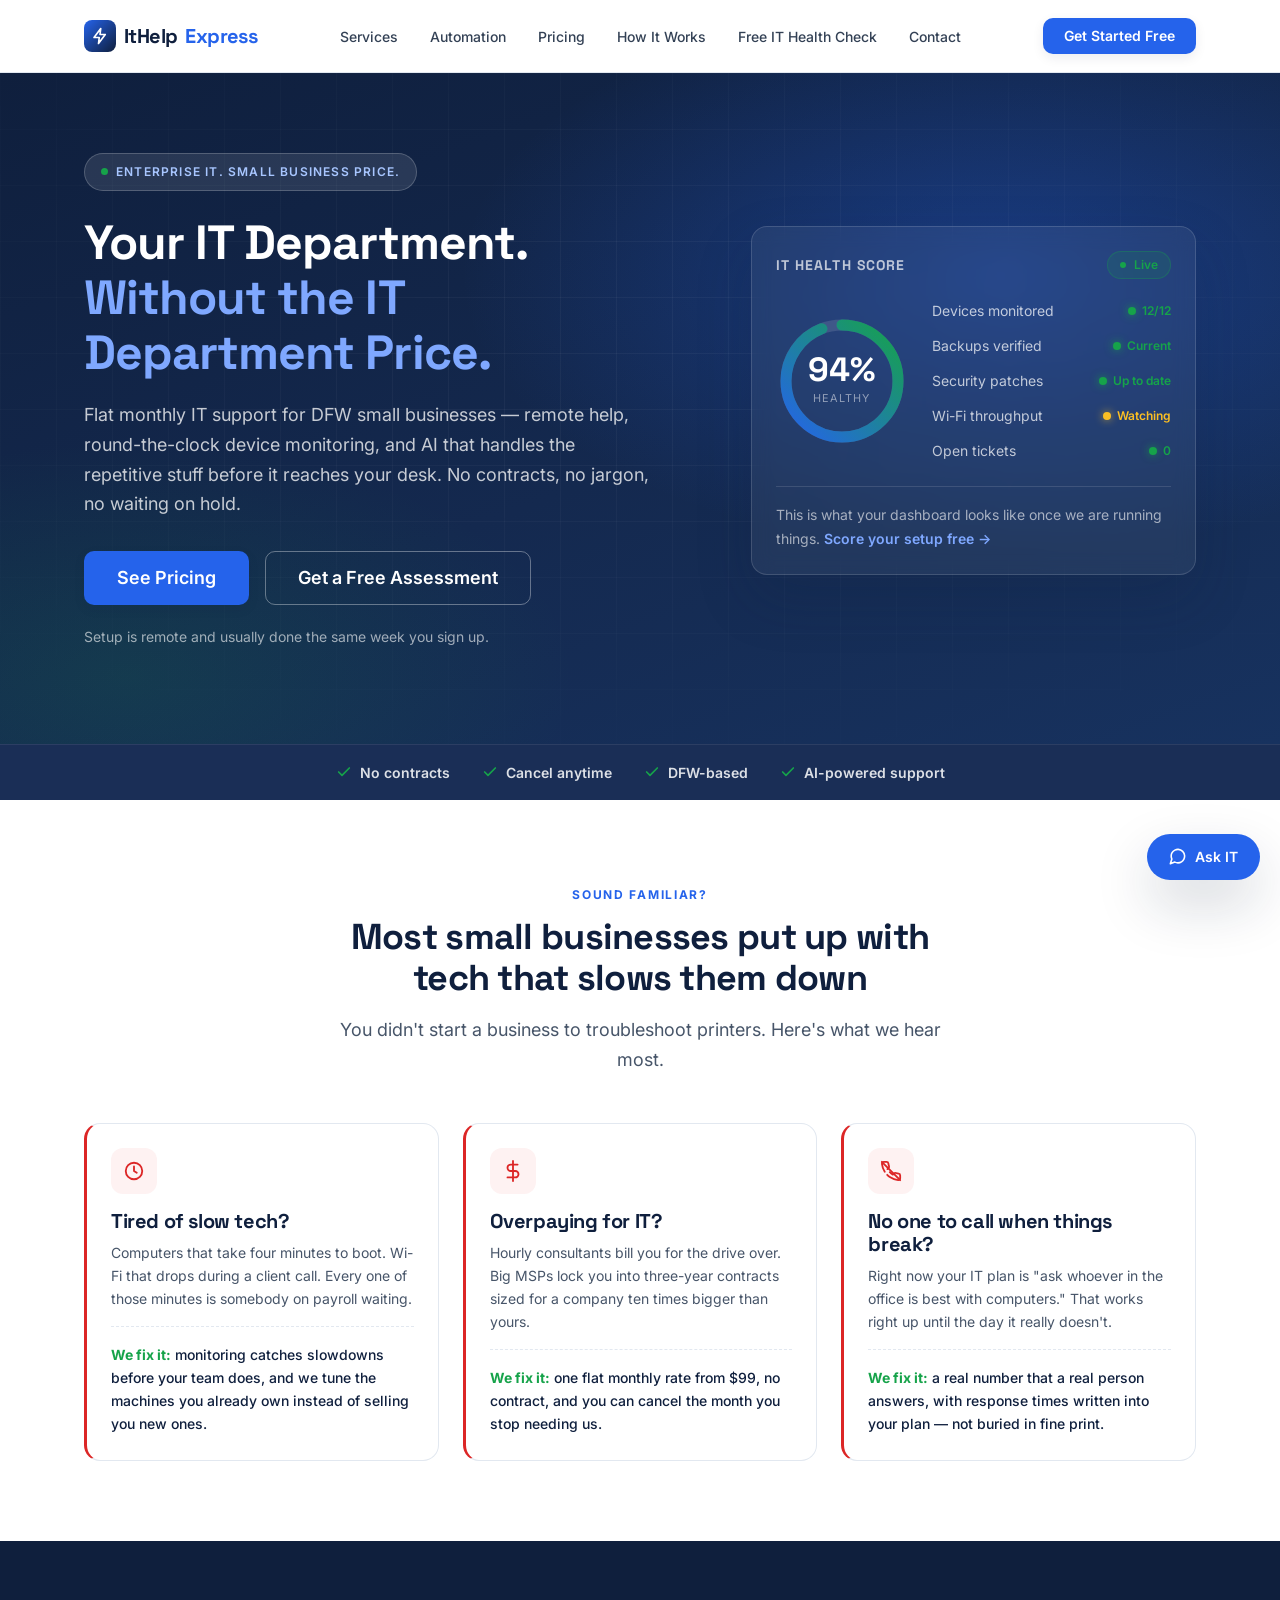
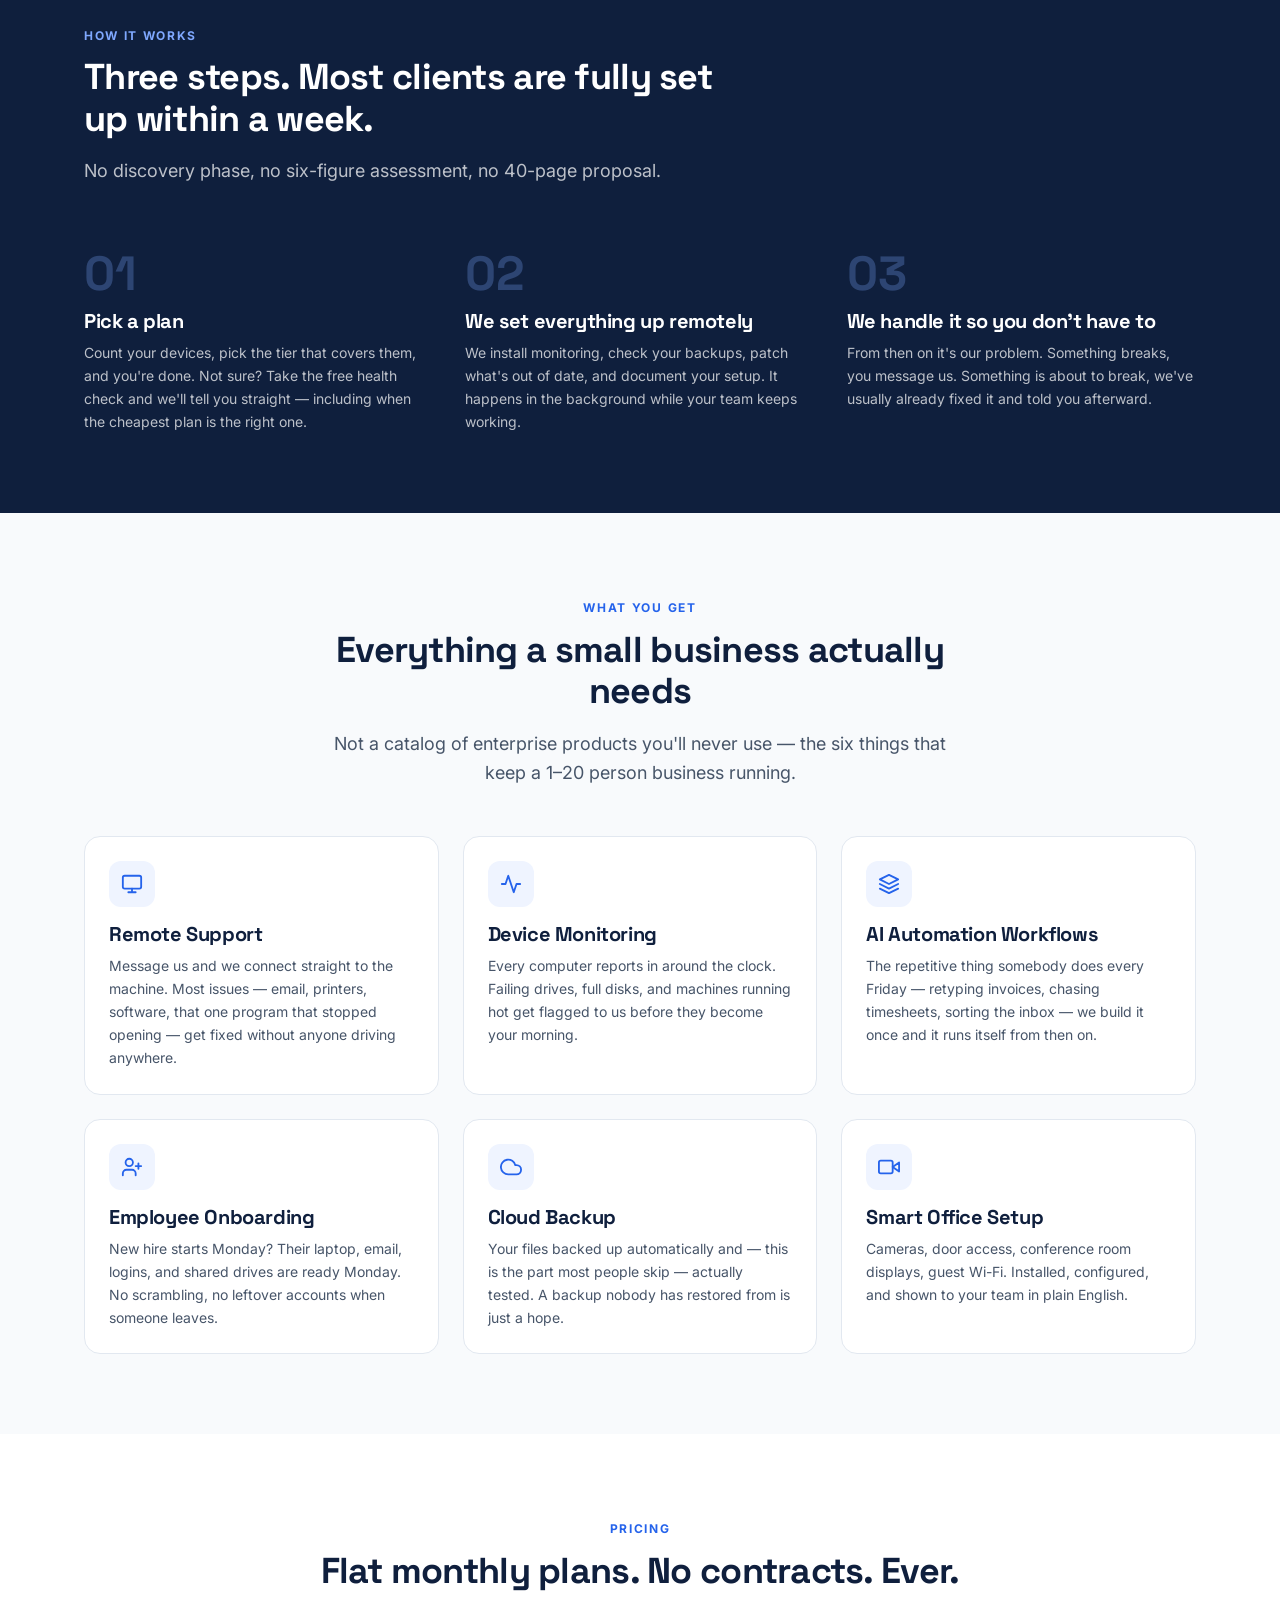
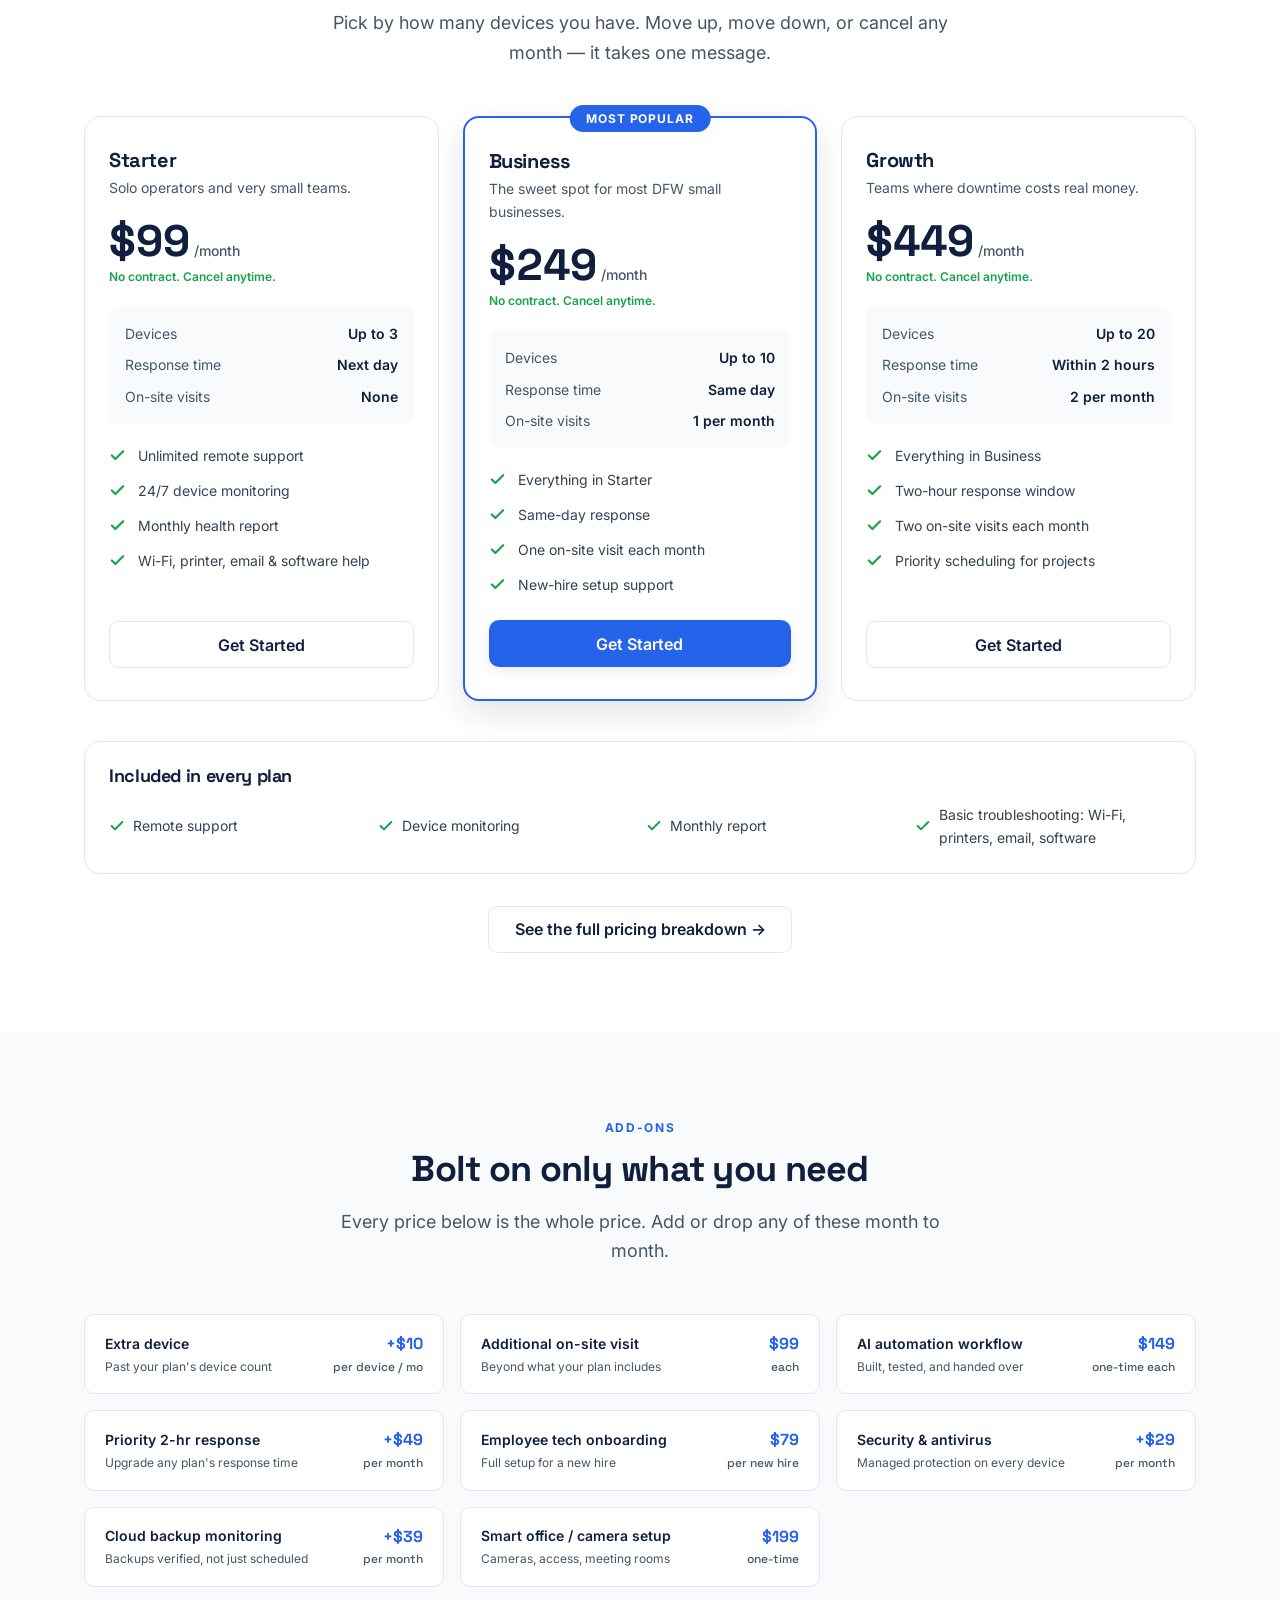
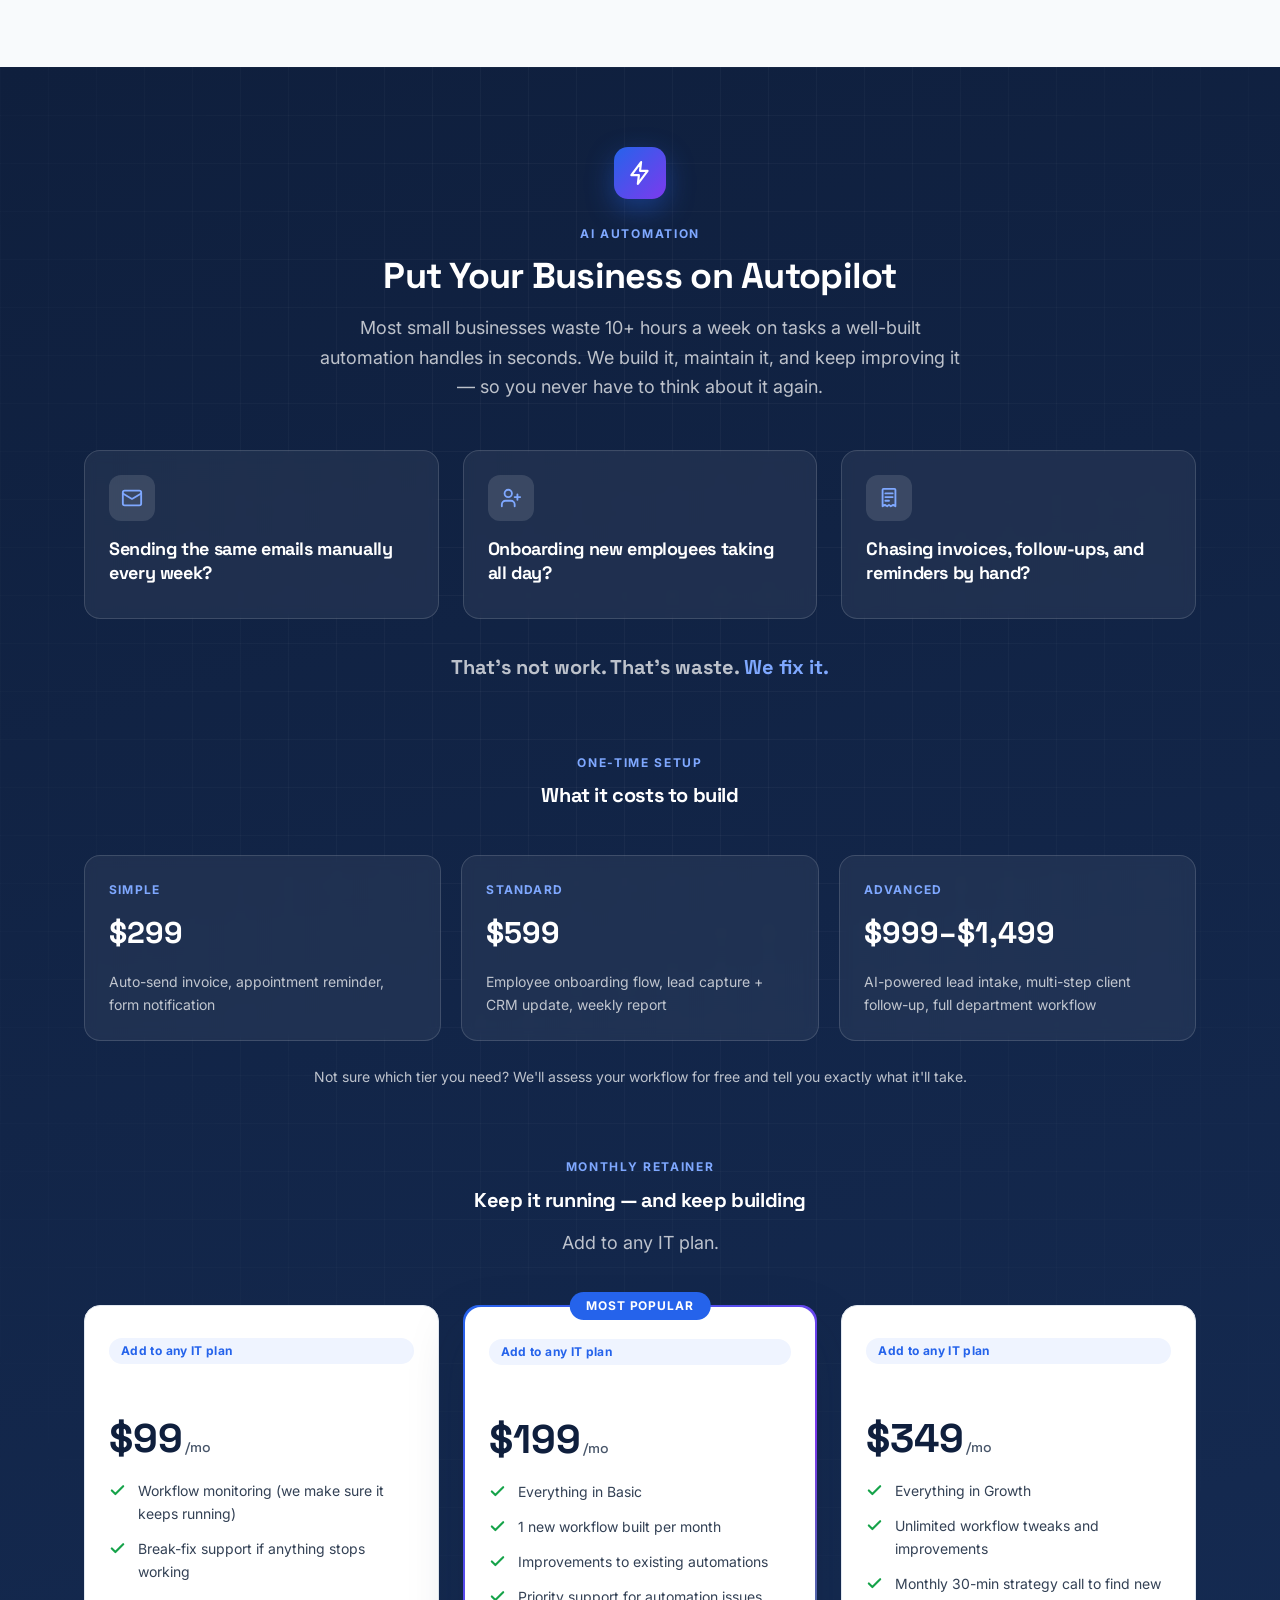
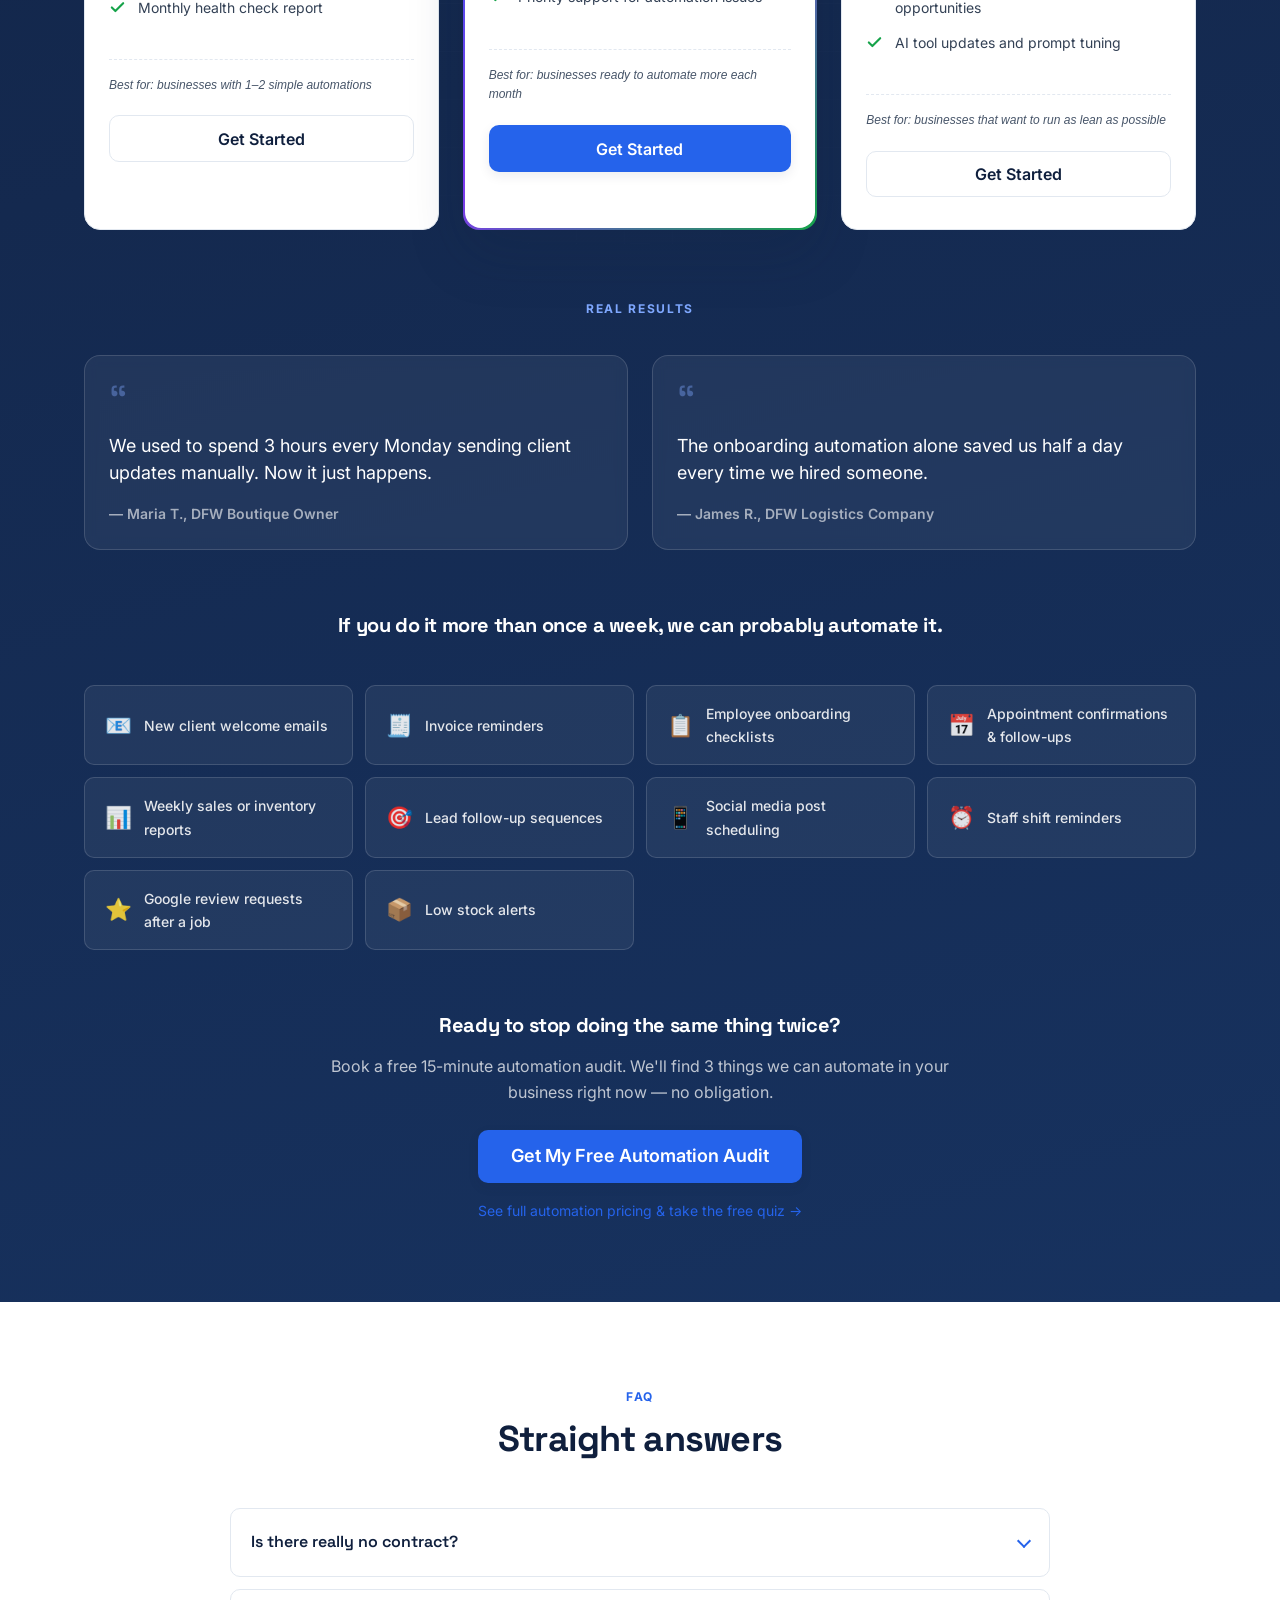
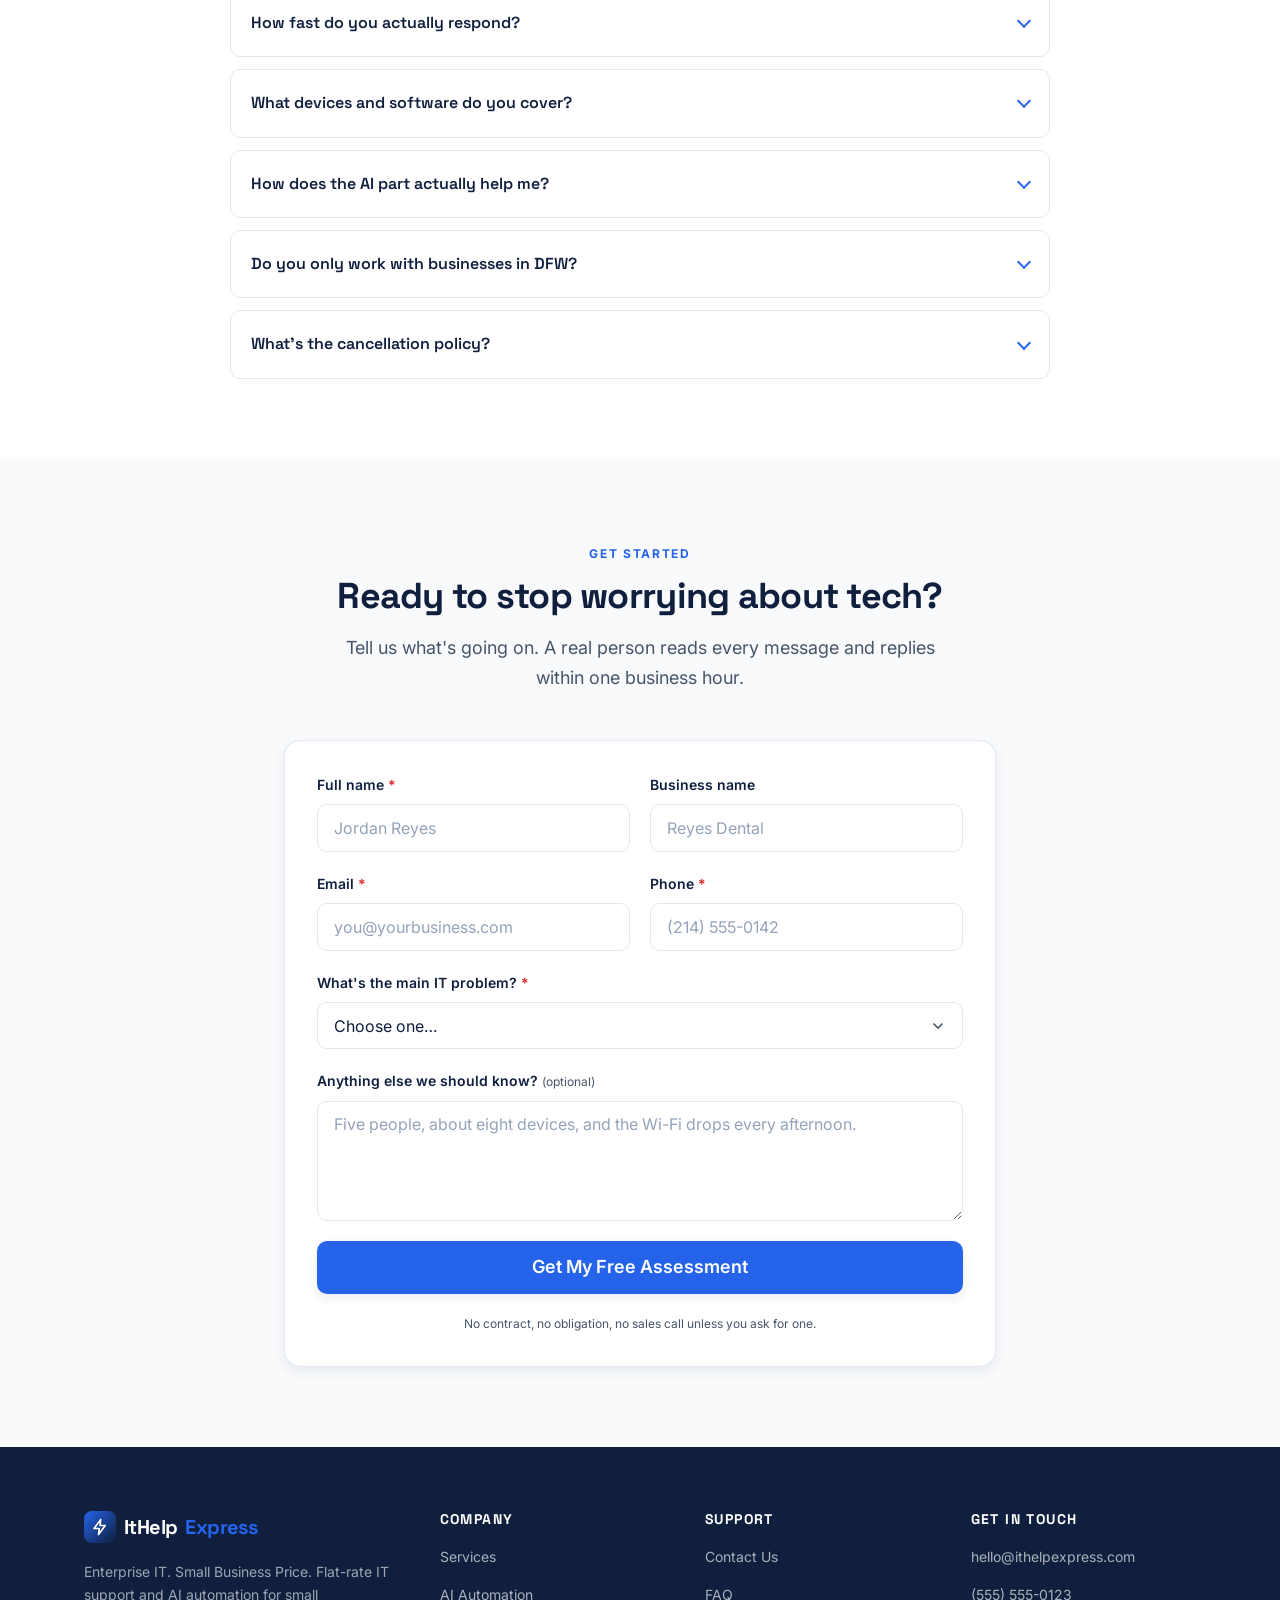
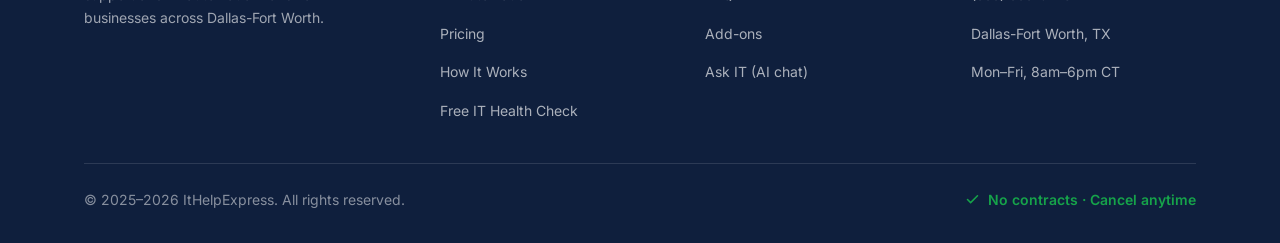
==== commit 74d522df: "Add AI Automation upsell package (section + standalone page) New, separate offering layered on top o" ====
--- a/index.html
+++ b/index.html
@@ -5,18 +5,18 @@
   <meta name="viewport" content="width=device-width, initial-scale=1.0" />
 
   <title>ItHelpExpress | Affordable IT Support for Small Business in DFW</title>
-  <meta name="description" content="No-contract IT support starting at $99/mo. Remote help, device monitoring, and AI automation for small businesses in the Dallas-Fort Worth area." />
+  <meta name="description" content="No-contract IT support and AI automation for small businesses in DFW. Plans from $199/mo. Cancel anytime." />
   <link rel="canonical" href="https://www.ithelpexpress.com/" />
 
   <!-- Open Graph -->
   <meta property="og:type" content="website" />
   <meta property="og:title" content="ItHelpExpress | Affordable IT Support for Small Business in DFW" />
-  <meta property="og:description" content="No-contract IT support starting at $99/mo. Remote help, device monitoring, and AI automation for small businesses in the Dallas-Fort Worth area." />
+  <meta property="og:description" content="No-contract IT support and AI automation for small businesses in DFW. Plans from $199/mo. Cancel anytime." />
   <meta property="og:url" content="https://www.ithelpexpress.com/" />
   <meta property="og:site_name" content="ItHelpExpress" />
   <meta name="twitter:card" content="summary_large_image" />
   <meta name="twitter:title" content="ItHelpExpress | Affordable IT Support for Small Business in DFW" />
-  <meta name="twitter:description" content="No-contract IT support starting at $99/mo. Remote help, device monitoring, and AI automation for small businesses in DFW." />
+  <meta name="twitter:description" content="No-contract IT support and AI automation for small businesses in DFW. Plans from $199/mo. Cancel anytime." />
 
   <meta name="theme-color" content="#0F1F3D" />
 
@@ -33,7 +33,7 @@
     "@context": "https://schema.org",
     "@type": "LocalBusiness",
     "name": "ItHelpExpress",
-    "description": "No-contract IT support starting at $99/mo. Remote help, device monitoring, and AI automation for small businesses in the Dallas-Fort Worth area.",
+    "description": "No-contract IT support and AI automation for small businesses in the Dallas-Fort Worth area. IT plans from $99/mo; AI automation retainers from $99/mo.",
     "slogan": "Enterprise IT. Small Business Price.",
     "url": "https://www.ithelpexpress.com/",
     "email": "hello@ithelpexpress.com",
@@ -104,6 +104,7 @@
 
       <ul class="nav-links" id="nav-links">
         <li><a href="#services">Services</a></li>
+        <li><a href="automation.html">Automation</a></li>
         <li><a href="pricing.html">Pricing</a></li>
         <li><a href="#how-it-works">How It Works</a></li>
         <li><a href="assessment.html">Free IT Health Check</a></li>
@@ -525,6 +526,169 @@
       </div>
     </section>
 
+    <!-- ===================== AI AUTOMATION ===================== -->
+    <section class="section section--automation" id="automation">
+      <div class="container">
+        <div class="section-head section-head--center">
+          <div class="automation-icon" aria-hidden="true">
+            <svg viewBox="0 0 24 24" fill="none" stroke="#fff" stroke-width="2" stroke-linecap="round" stroke-linejoin="round"><path d="m13 2-9 12h7l-1 8 9-12h-7l1-8z"/></svg>
+          </div>
+          <span class="eyebrow">AI Automation</span>
+          <h2>Put Your Business on Autopilot</h2>
+          <p>Most small businesses waste 10+ hours a week on tasks a well-built automation handles in seconds. We build it, maintain it, and keep improving it — so you never have to think about it again.</p>
+        </div>
+
+        <div class="grid grid--3 reveal">
+          <article class="card automation-pain-card">
+            <div class="card-icon" aria-hidden="true">
+              <svg viewBox="0 0 24 24" fill="none" stroke="currentColor" stroke-width="2" stroke-linecap="round" stroke-linejoin="round"><rect x="2" y="4" width="20" height="16" rx="2"/><path d="m22 7-10 6L2 7"/></svg>
+            </div>
+            <h3>Sending the same emails manually every week?</h3>
+          </article>
+
+          <article class="card automation-pain-card">
+            <div class="card-icon" aria-hidden="true">
+              <svg viewBox="0 0 24 24" fill="none" stroke="currentColor" stroke-width="2" stroke-linecap="round" stroke-linejoin="round"><path d="M16 21v-2a4 4 0 0 0-4-4H6a4 4 0 0 0-4 4v2"/><circle cx="9" cy="7" r="4"/><path d="M19 8v6M22 11h-6"/></svg>
+            </div>
+            <h3>Onboarding new employees taking all day?</h3>
+          </article>
+
+          <article class="card automation-pain-card">
+            <div class="card-icon" aria-hidden="true">
+              <svg viewBox="0 0 24 24" fill="none" stroke="currentColor" stroke-width="2" stroke-linecap="round" stroke-linejoin="round"><path d="M6 2h12a1 1 0 0 1 1 1v18l-2.5-1.5L14 21l-2-1.5L10 21l-2.5-1.5L5 21V3a1 1 0 0 1 1-1z"/><path d="M8 7h8M8 11h8M8 15h4"/></svg>
+            </div>
+            <h3>Chasing invoices, follow-ups, and reminders by hand?</h3>
+          </article>
+        </div>
+
+        <p class="automation-tagline">That's not work. That's waste. <strong>We fix it.</strong></p>
+
+        <!-- Setup fees -->
+        <div class="section-head section-head--center">
+          <span class="eyebrow">One-time setup</span>
+          <h3>What it costs to build</h3>
+        </div>
+
+        <div class="fee-grid reveal">
+          <div class="fee-card">
+            <div class="fee-card__tier">Simple</div>
+            <div class="fee-card__price">$299</div>
+            <p class="fee-card__examples">Auto-send invoice, appointment reminder, form notification</p>
+          </div>
+          <div class="fee-card">
+            <div class="fee-card__tier">Standard</div>
+            <div class="fee-card__price">$599</div>
+            <p class="fee-card__examples">Employee onboarding flow, lead capture + CRM update, weekly report</p>
+          </div>
+          <div class="fee-card">
+            <div class="fee-card__tier">Advanced</div>
+            <div class="fee-card__price">$999&ndash;$1,499</div>
+            <p class="fee-card__examples">AI-powered lead intake, multi-step client follow-up, full department workflow</p>
+          </div>
+        </div>
+        <p class="fee-note">Not sure which tier you need? We'll assess your workflow for free and tell you exactly what it'll take.</p>
+
+        <!-- Monthly retainer packages -->
+        <div class="section-head section-head--center">
+          <span class="eyebrow">Monthly retainer</span>
+          <h3>Keep it running — and keep building</h3>
+          <p>Add to any IT plan.</p>
+        </div>
+
+        <div class="automation-plans">
+          <div class="automation-plan">
+            <div class="automation-plan__inner">
+              <span class="automation-plan__addon-tag">Add to any IT plan</span>
+              <h4 class="automation-plan__name">Automation Basic</h4>
+              <div class="automation-plan__price">$99<span>/mo</span></div>
+              <ul class="plan__features">
+                <li><svg viewBox="0 0 24 24" fill="none" stroke="currentColor" stroke-width="3" stroke-linecap="round" stroke-linejoin="round" aria-hidden="true"><path d="M20 6 9 17l-5-5"/></svg> Workflow monitoring (we make sure it keeps running)</li>
+                <li><svg viewBox="0 0 24 24" fill="none" stroke="currentColor" stroke-width="3" stroke-linecap="round" stroke-linejoin="round" aria-hidden="true"><path d="M20 6 9 17l-5-5"/></svg> Break-fix support if anything stops working</li>
+                <li><svg viewBox="0 0 24 24" fill="none" stroke="currentColor" stroke-width="3" stroke-linecap="round" stroke-linejoin="round" aria-hidden="true"><path d="M20 6 9 17l-5-5"/></svg> Monthly health check report</li>
+              </ul>
+              <p class="automation-plan__best">Best for: businesses with 1–2 simple automations</p>
+              <a class="btn btn--secondary btn--block" href="contact.html?topic=automation-audit&amp;package=Basic">Get Started</a>
+            </div>
+          </div>
+
+          <div class="automation-plan automation-plan--popular">
+            <span class="plan__flag">Most Popular</span>
+            <div class="automation-plan__inner">
+              <span class="automation-plan__addon-tag">Add to any IT plan</span>
+              <h4 class="automation-plan__name">Automation Growth</h4>
+              <div class="automation-plan__price">$199<span>/mo</span></div>
+              <ul class="plan__features">
+                <li><svg viewBox="0 0 24 24" fill="none" stroke="currentColor" stroke-width="3" stroke-linecap="round" stroke-linejoin="round" aria-hidden="true"><path d="M20 6 9 17l-5-5"/></svg> Everything in Basic</li>
+                <li><svg viewBox="0 0 24 24" fill="none" stroke="currentColor" stroke-width="3" stroke-linecap="round" stroke-linejoin="round" aria-hidden="true"><path d="M20 6 9 17l-5-5"/></svg> 1 new workflow built per month</li>
+                <li><svg viewBox="0 0 24 24" fill="none" stroke="currentColor" stroke-width="3" stroke-linecap="round" stroke-linejoin="round" aria-hidden="true"><path d="M20 6 9 17l-5-5"/></svg> Improvements to existing automations</li>
+                <li><svg viewBox="0 0 24 24" fill="none" stroke="currentColor" stroke-width="3" stroke-linecap="round" stroke-linejoin="round" aria-hidden="true"><path d="M20 6 9 17l-5-5"/></svg> Priority support for automation issues</li>
+              </ul>
+              <p class="automation-plan__best">Best for: businesses ready to automate more each month</p>
+              <a class="btn btn--primary btn--block" href="contact.html?topic=automation-audit&amp;package=Growth">Get Started</a>
+            </div>
+          </div>
+
+          <div class="automation-plan">
+            <div class="automation-plan__inner">
+              <span class="automation-plan__addon-tag">Add to any IT plan</span>
+              <h4 class="automation-plan__name">Automation Pro</h4>
+              <div class="automation-plan__price">$349<span>/mo</span></div>
+              <ul class="plan__features">
+                <li><svg viewBox="0 0 24 24" fill="none" stroke="currentColor" stroke-width="3" stroke-linecap="round" stroke-linejoin="round" aria-hidden="true"><path d="M20 6 9 17l-5-5"/></svg> Everything in Growth</li>
+                <li><svg viewBox="0 0 24 24" fill="none" stroke="currentColor" stroke-width="3" stroke-linecap="round" stroke-linejoin="round" aria-hidden="true"><path d="M20 6 9 17l-5-5"/></svg> Unlimited workflow tweaks and improvements</li>
+                <li><svg viewBox="0 0 24 24" fill="none" stroke="currentColor" stroke-width="3" stroke-linecap="round" stroke-linejoin="round" aria-hidden="true"><path d="M20 6 9 17l-5-5"/></svg> Monthly 30-min strategy call to find new opportunities</li>
+                <li><svg viewBox="0 0 24 24" fill="none" stroke="currentColor" stroke-width="3" stroke-linecap="round" stroke-linejoin="round" aria-hidden="true"><path d="M20 6 9 17l-5-5"/></svg> AI tool updates and prompt tuning</li>
+              </ul>
+              <p class="automation-plan__best">Best for: businesses that want to run as lean as possible</p>
+              <a class="btn btn--secondary btn--block" href="contact.html?topic=automation-audit&amp;package=Pro">Get Started</a>
+            </div>
+          </div>
+        </div>
+
+        <!-- Social proof -->
+        <div class="text-center" style="margin-top: var(--space-16);">
+          <span class="eyebrow">Real results</span>
+        </div>
+        <div class="testimonial-grid reveal mt-6">
+          <blockquote class="testimonial">
+            <div class="testimonial__mark" aria-hidden="true">&ldquo;</div>
+            <p>We used to spend 3 hours every Monday sending client updates manually. Now it just happens.</p>
+            <cite>&mdash; Maria T., DFW Boutique Owner</cite>
+          </blockquote>
+          <blockquote class="testimonial">
+            <div class="testimonial__mark" aria-hidden="true">&ldquo;</div>
+            <p>The onboarding automation alone saved us half a day every time we hired someone.</p>
+            <cite>&mdash; James R., DFW Logistics Company</cite>
+          </blockquote>
+        </div>
+
+        <!-- What can be automated -->
+        <div class="section-head section-head--center">
+          <h3>If you do it more than once a week, we can probably automate it.</h3>
+        </div>
+        <div class="emoji-grid reveal">
+          <div class="emoji-item"><span class="emoji" aria-hidden="true">📧</span> New client welcome emails</div>
+          <div class="emoji-item"><span class="emoji" aria-hidden="true">🧾</span> Invoice reminders</div>
+          <div class="emoji-item"><span class="emoji" aria-hidden="true">📋</span> Employee onboarding checklists</div>
+          <div class="emoji-item"><span class="emoji" aria-hidden="true">📅</span> Appointment confirmations &amp; follow-ups</div>
+          <div class="emoji-item"><span class="emoji" aria-hidden="true">📊</span> Weekly sales or inventory reports</div>
+          <div class="emoji-item"><span class="emoji" aria-hidden="true">🎯</span> Lead follow-up sequences</div>
+          <div class="emoji-item"><span class="emoji" aria-hidden="true">📱</span> Social media post scheduling</div>
+          <div class="emoji-item"><span class="emoji" aria-hidden="true">⏰</span> Staff shift reminders</div>
+          <div class="emoji-item"><span class="emoji" aria-hidden="true">⭐</span> Google review requests after a job</div>
+          <div class="emoji-item"><span class="emoji" aria-hidden="true">📦</span> Low stock alerts</div>
+        </div>
+
+        <!-- Bottom CTA -->
+        <div class="text-center" style="margin-top: var(--space-16); max-width: 620px; margin-left: auto; margin-right: auto;">
+          <h3>Ready to stop doing the same thing twice?</h3>
+          <p class="mt-4">Book a free 15-minute automation audit. We'll find 3 things we can automate in your business right now — no obligation.</p>
+          <a class="btn btn--primary btn--lg mt-6" href="contact.html?topic=automation-audit">Get My Free Automation Audit</a>
+          <p class="mt-4" style="font-size: var(--text-sm);"><a href="automation.html">See full automation pricing &amp; take the free quiz →</a></p>
+        </div>
+      </div>
+    </section>
+
     <!-- ===================== FAQ ===================== -->
     <section class="section" id="faq">
       <div class="container">
@@ -686,6 +850,7 @@
           <h4>Company</h4>
           <ul>
             <li><a href="index.html#services">Services</a></li>
+            <li><a href="automation.html">AI Automation</a></li>
             <li><a href="pricing.html">Pricing</a></li>
             <li><a href="index.html#how-it-works">How It Works</a></li>
             <li><a href="assessment.html">Free IT Health Check</a></li>
--- a/css/style.css
+++ b/css/style.css
@@ -1529,3 +1529,303 @@
 @media (prefers-reduced-motion: reduce) {
   .reveal { opacity: 1; transform: none; }
 }
+
+/* --------------------------------------------------------------------------
+   20. AI Automation package
+   -------------------------------------------------------------------------- */
+.section--automation {
+  position: relative;
+  background: linear-gradient(165deg, var(--color-navy) 0%, #14294F 55%, #17325F 100%);
+  color: var(--color-white);
+  overflow: hidden;
+}
+.section--automation::before {
+  content: '';
+  position: absolute;
+  inset: 0;
+  background-image:
+    linear-gradient(rgba(255, 255, 255, 0.035) 1px, transparent 1px),
+    linear-gradient(90deg, rgba(255, 255, 255, 0.035) 1px, transparent 1px);
+  background-size: 48px 48px;
+  mask-image: radial-gradient(ellipse 75% 55% at 50% 15%, #000 20%, transparent 100%);
+  -webkit-mask-image: radial-gradient(ellipse 75% 55% at 50% 15%, #000 20%, transparent 100%);
+  pointer-events: none;
+}
+.section--automation > .container { position: relative; z-index: 1; }
+.section--automation h2,
+.section--automation h3,
+.section--automation h4 { color: var(--color-white); }
+.section--automation p { color: rgba(255, 255, 255, 0.72); }
+.section--automation .eyebrow { color: #7FA8FF; }
+
+/* Every .section-head after the first one in this (long, multi-part)
+   section gets breathing room from the block above it. */
+.section--automation .section-head:not(:first-child) { margin-top: var(--space-16); }
+
+.automation-icon {
+  width: 52px;
+  height: 52px;
+  border-radius: 14px;
+  background: linear-gradient(135deg, var(--color-blue) 0%, #7C3AED 100%);
+  display: grid;
+  place-items: center;
+  margin: 0 auto var(--space-5);
+  box-shadow: 0 10px 28px rgba(37, 99, 235, 0.4);
+}
+.automation-icon svg { width: 26px; height: 26px; }
+
+/* Pain cards reuse the site's .card, darkened for this section */
+.section--automation .card {
+  background: rgba(255, 255, 255, 0.06);
+  border: 1px solid rgba(255, 255, 255, 0.14);
+  backdrop-filter: blur(6px);
+}
+.section--automation .card:hover { border-color: rgba(255, 255, 255, 0.28); box-shadow: var(--shadow-xl); }
+.section--automation .card-icon { background: rgba(255, 255, 255, 0.12); color: #7FA8FF; }
+.automation-pain-card { border-left: 3px solid rgba(248, 113, 113, 0.7); }
+.automation-pain-card h3 { font-size: var(--text-lg); line-height: 1.35; }
+
+.automation-tagline {
+  text-align: center;
+  font-family: var(--font-heading);
+  font-size: var(--text-xl);
+  font-weight: 700;
+  color: var(--color-white);
+  margin: var(--space-8) 0 0;
+}
+.automation-tagline strong { color: #7FA8FF; }
+
+/* Setup fee cards */
+.fee-grid {
+  display: grid;
+  grid-template-columns: repeat(auto-fit, minmax(240px, 1fr));
+  gap: var(--space-5);
+}
+.fee-card {
+  background: rgba(255, 255, 255, 0.06);
+  border: 1px solid rgba(255, 255, 255, 0.14);
+  border-radius: var(--radius-lg);
+  padding: var(--space-6);
+  backdrop-filter: blur(6px);
+  transition: border-color var(--transition), transform var(--transition);
+}
+.fee-card:hover { border-color: rgba(255, 255, 255, 0.28); transform: translateY(-3px); }
+.fee-card__tier {
+  font-size: var(--text-xs);
+  font-weight: 700;
+  letter-spacing: 0.1em;
+  text-transform: uppercase;
+  color: #7FA8FF;
+  margin-bottom: var(--space-2);
+}
+.fee-card__price {
+  font-family: var(--font-heading);
+  font-size: var(--text-3xl);
+  font-weight: 700;
+  color: var(--color-white);
+  margin-bottom: var(--space-3);
+}
+.fee-card__examples { font-size: var(--text-sm); color: rgba(255, 255, 255, 0.68); }
+.fee-note {
+  text-align: center;
+  margin-top: var(--space-6);
+  font-size: var(--text-sm);
+  color: rgba(255, 255, 255, 0.7);
+}
+
+/* Retainer plan cards — same anatomy as .plan, styled for the dark section,
+   with a gradient-border treatment on the "Most Popular" tier. */
+.automation-plans {
+  display: grid;
+  grid-template-columns: repeat(auto-fit, minmax(290px, 1fr));
+  gap: var(--space-6);
+  align-items: start;
+}
+.automation-plan { position: relative; height: 100%; transition: transform var(--transition); }
+.automation-plan:hover { transform: translateY(-3px); }
+.automation-plan__inner {
+  background: var(--color-white);
+  border: 1px solid var(--color-border);
+  border-radius: var(--radius-lg);
+  padding: var(--space-8) var(--space-6);
+  height: 100%;
+  display: flex;
+  flex-direction: column;
+  color: var(--color-navy);
+}
+.automation-plan__inner p { color: var(--color-text-muted); }
+
+.automation-plan--popular {
+  border-radius: var(--radius-lg);
+  padding: 2px;
+  background: linear-gradient(135deg, #2563EB 0%, #7C3AED 55%, #16A34A 100%);
+  box-shadow: var(--shadow-xl);
+}
+.automation-plan--popular .automation-plan__inner { border: none; }
+
+.automation-plan__addon-tag {
+  display: inline-block;
+  font-size: var(--text-xs);
+  font-weight: 700;
+  letter-spacing: 0.03em;
+  color: var(--color-blue);
+  background: var(--color-blue-light);
+  padding: 3px var(--space-3);
+  border-radius: var(--radius-full);
+  margin-bottom: var(--space-4);
+}
+.automation-plan__name {
+  font-family: var(--font-heading);
+  font-size: var(--text-xl);
+  font-weight: 700;
+  color: var(--color-navy);
+}
+.automation-plan__price {
+  font-family: var(--font-heading);
+  font-size: 2.5rem;
+  font-weight: 700;
+  color: var(--color-navy);
+  line-height: 1;
+  margin: var(--space-4) 0 var(--space-5);
+}
+.automation-plan__price span {
+  font-size: var(--text-sm);
+  font-weight: 500;
+  color: var(--color-text-muted);
+  margin-left: 2px;
+}
+.automation-plan__best {
+  font-size: var(--text-xs);
+  font-style: italic;
+  color: var(--color-text-muted);
+  margin-top: var(--space-4);
+  padding-top: var(--space-4);
+  border-top: 1px dashed var(--color-border);
+}
+.automation-plan .btn { margin-top: var(--space-5); }
+
+/* Testimonials */
+.testimonial-grid {
+  display: grid;
+  grid-template-columns: repeat(auto-fit, minmax(300px, 1fr));
+  gap: var(--space-6);
+}
+.testimonial {
+  background: rgba(255, 255, 255, 0.06);
+  border: 1px solid rgba(255, 255, 255, 0.14);
+  border-radius: var(--radius-lg);
+  padding: var(--space-6);
+  backdrop-filter: blur(6px);
+}
+.testimonial__mark {
+  font-family: var(--font-heading);
+  font-size: 2.75rem;
+  line-height: 1;
+  color: rgba(127, 168, 255, 0.4);
+  margin-bottom: var(--space-2);
+}
+.testimonial p {
+  color: var(--color-white);
+  font-size: var(--text-lg);
+  line-height: 1.5;
+  margin-bottom: var(--space-4);
+}
+.testimonial cite {
+  display: block;
+  font-style: normal;
+  font-size: var(--text-sm);
+  font-weight: 600;
+  color: rgba(255, 255, 255, 0.6);
+}
+
+/* "What can be automated" example grid */
+.emoji-grid {
+  display: grid;
+  grid-template-columns: repeat(auto-fit, minmax(230px, 1fr));
+  gap: var(--space-3);
+}
+.emoji-item {
+  display: flex;
+  align-items: center;
+  gap: var(--space-3);
+  background: rgba(255, 255, 255, 0.06);
+  border: 1px solid rgba(255, 255, 255, 0.14);
+  border-radius: var(--radius);
+  padding: var(--space-4) var(--space-5);
+  font-size: var(--text-sm);
+  font-weight: 500;
+  color: rgba(255, 255, 255, 0.88);
+  transition: border-color var(--transition), background var(--transition);
+}
+.emoji-item:hover { border-color: rgba(255, 255, 255, 0.3); background: rgba(255, 255, 255, 0.09); }
+.emoji-item .emoji { font-size: 1.35rem; flex-shrink: 0; }
+
+@media (max-width: 640px) {
+  .automation-icon { width: 44px; height: 44px; }
+  .automation-plan__price { font-size: 2.1rem; }
+}
+
+/* --------------------------------------------------------------------------
+   21. Automation quiz (automation.html) — dropdown & multi-select question
+   types, layered on top of the .quiz/.quiz-question shell from the
+   assessment quiz.
+   -------------------------------------------------------------------------- */
+.quiz-select-row { display: grid; gap: var(--space-5); }
+.quiz-continue-row { display: flex; justify-content: flex-end; margin-top: var(--space-2); }
+
+.checkbox-pill-group { display: flex; flex-wrap: wrap; gap: var(--space-3); }
+.checkbox-pill { position: relative; display: inline-flex; }
+.checkbox-pill input {
+  position: absolute;
+  opacity: 0;
+  width: 100%; height: 100%;
+  margin: 0;
+  cursor: pointer;
+}
+.checkbox-pill span {
+  display: inline-flex;
+  align-items: center;
+  gap: var(--space-2);
+  font-size: var(--text-sm);
+  font-weight: 500;
+  color: var(--color-gray-700);
+  border: 1px solid var(--color-border);
+  border-radius: var(--radius-full);
+  padding: 0.55rem 1.1rem;
+  transition: all var(--transition);
+}
+.checkbox-pill input:checked + span {
+  border-color: var(--color-blue);
+  background: var(--color-blue-light);
+  color: var(--color-blue);
+  font-weight: 600;
+}
+.checkbox-pill input:focus-visible + span { outline: 3px solid var(--color-blue); outline-offset: 2px; }
+
+/* Personalized automation recommendation */
+.automation-result-grid {
+  display: grid;
+  grid-template-columns: repeat(auto-fit, minmax(220px, 1fr));
+  gap: var(--space-4);
+  margin: var(--space-2) 0 var(--space-6);
+}
+.automation-result-card {
+  background: var(--color-gray-50);
+  border: 1px solid var(--color-border);
+  border-radius: var(--radius);
+  padding: var(--space-5);
+}
+.automation-result-card h4 { font-size: var(--text-base); margin-bottom: var(--space-2); }
+.automation-result-card p { font-size: var(--text-sm); }
+.hours-badge {
+  display: inline-flex;
+  align-items: center;
+  gap: 6px;
+  font-size: var(--text-xs);
+  font-weight: 700;
+  color: var(--color-green);
+  background: var(--color-green-light);
+  padding: 3px var(--space-3);
+  border-radius: var(--radius-full);
+  margin-top: var(--space-3);
+}
